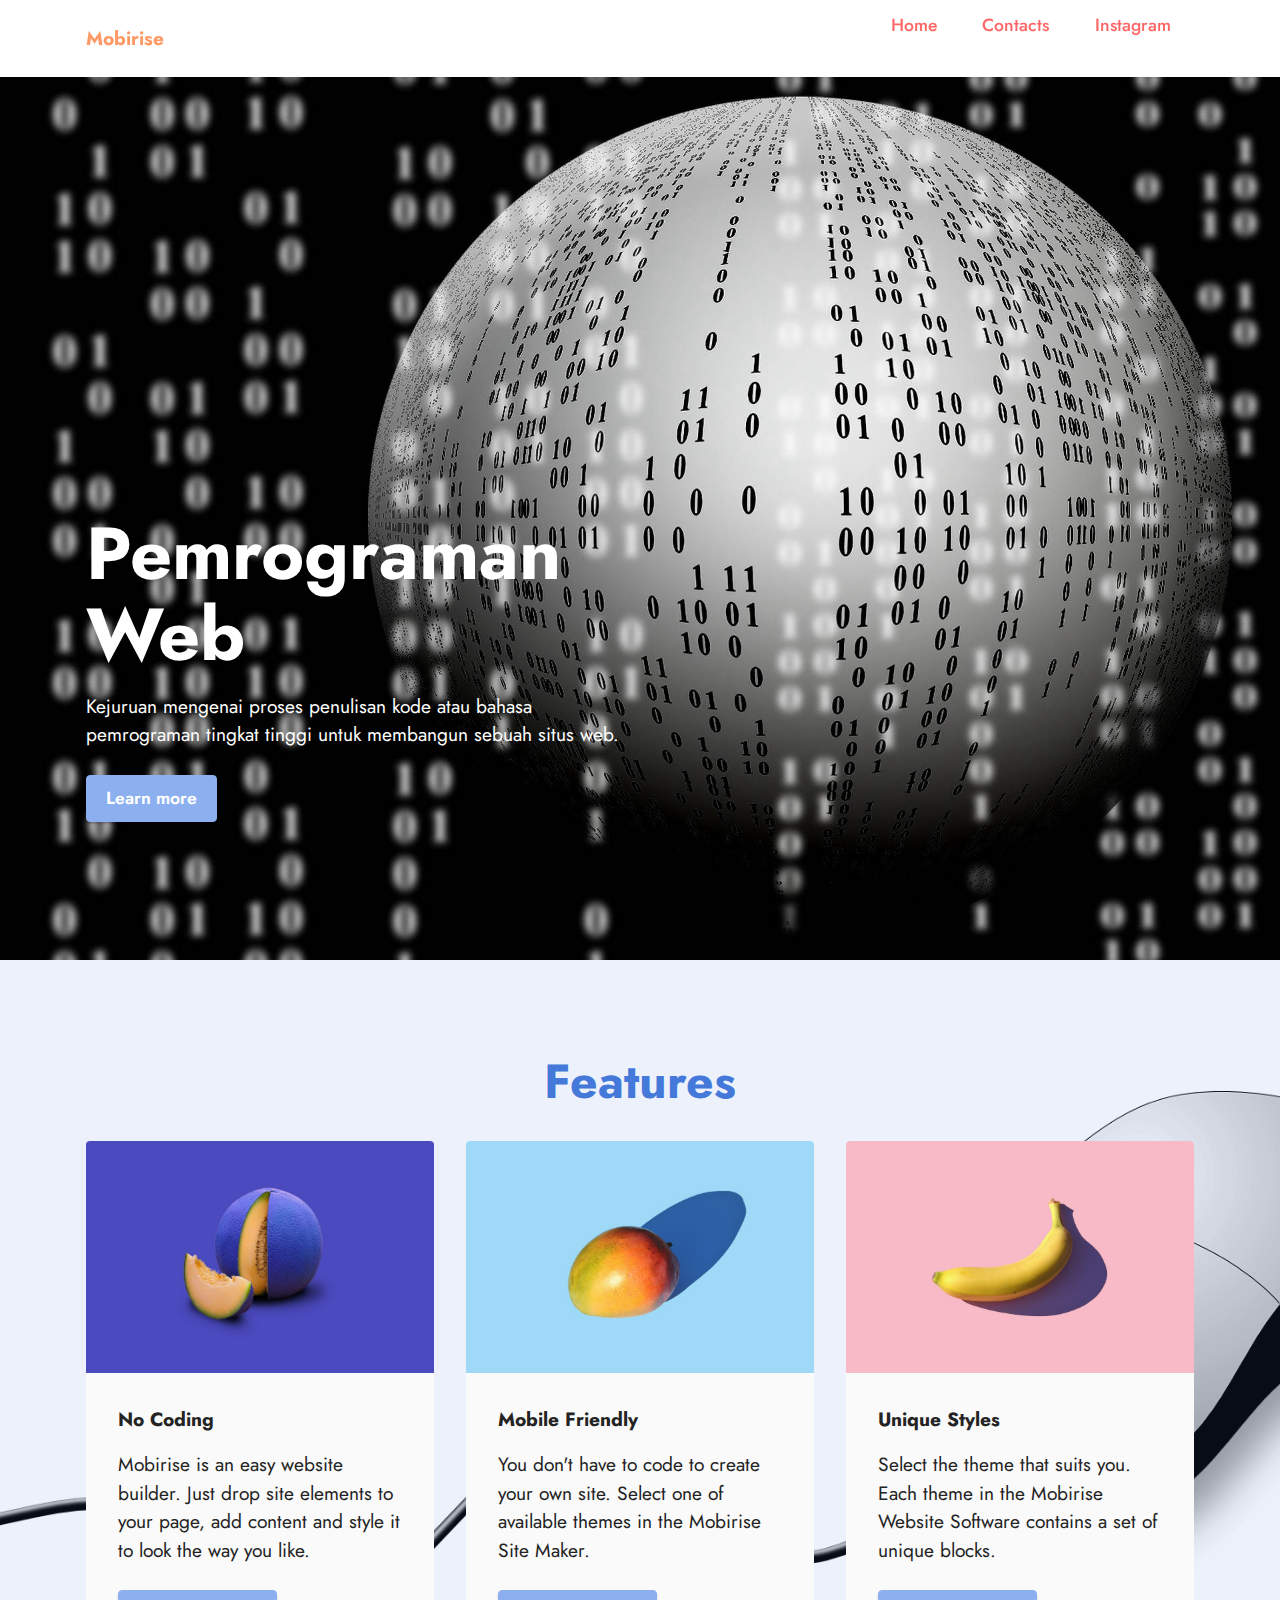
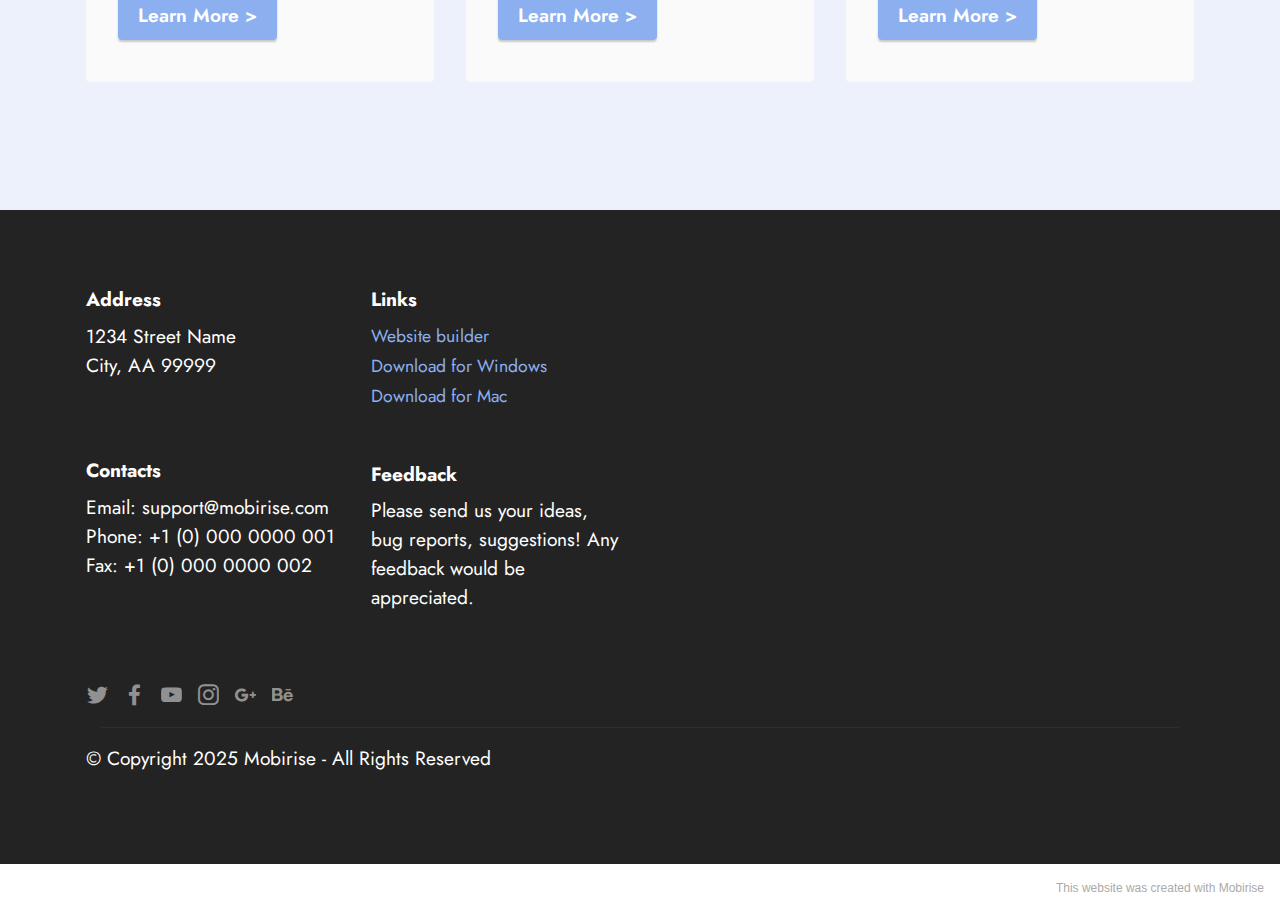
==== index.html @ 2def07d1 "Add files via upload" ====
<!DOCTYPE html>
<html  >
<head>
  <!-- Site made with Mobirise Website Builder v5.3.0, https://mobirise.com -->
  <meta charset="UTF-8">
  <meta http-equiv="X-UA-Compatible" content="IE=edge">
  <meta name="generator" content="Mobirise v5.3.0, mobirise.com">
  <meta name="viewport" content="width=device-width, initial-scale=1, minimum-scale=1">
  <link rel="shortcut icon" href="assets/images/logo.png" type="image/x-icon">
  <meta name="description" content="">
  
  
  <title>Home</title>
  <link rel="stylesheet" href="assets/tether/tether.min.css">
  <link rel="stylesheet" href="assets/bootstrap/css/bootstrap.min.css">
  <link rel="stylesheet" href="assets/bootstrap/css/bootstrap-grid.min.css">
  <link rel="stylesheet" href="assets/bootstrap/css/bootstrap-reboot.min.css">
  <link rel="stylesheet" href="assets/dropdown/css/style.css">
  <link rel="stylesheet" href="assets/socicon/css/styles.css">
  <link rel="stylesheet" href="assets/theme/css/style.css">
  <link rel="preload" as="style" href="assets/mobirise/css/mbr-additional.css"><link rel="stylesheet" href="assets/mobirise/css/mbr-additional.css" type="text/css">
  
  
  
  
</head>
<body>
  
  <section class="menu menu1 cid-sIXPtVXUPN" once="menu" id="menu1-0">
    

    <nav class="navbar navbar-dropdown navbar-fixed-top navbar-expand-lg">
        <div class="container">
            <div class="navbar-brand">
                
                <span class="navbar-caption-wrap"><a class="navbar-caption text-danger display-7" href="https://mobiri.se">Mobirise</a></span>
            </div>
            <button class="navbar-toggler" type="button" data-toggle="collapse" data-target="#navbarSupportedContent" aria-controls="navbarNavAltMarkup" aria-expanded="false" aria-label="Toggle navigation">
                <div class="hamburger">
                    <span></span>
                    <span></span>
                    <span></span>
                    <span></span>
                </div>
            </button>
            <div class="collapse navbar-collapse" id="navbarSupportedContent">
                <ul class="navbar-nav nav-dropdown nav-right" data-app-modern-menu="true"><li class="nav-item"><a class="nav-link link text-secondary text-primary display-4" href="index.html#header4-1">
                            Home</a></li>
                    
                    <li class="nav-item"><a class="nav-link link text-secondary text-primary display-4" href="page1.html#form3-7">Contacts</a>
                    </li><li class="nav-item"><a class="nav-link link text-secondary text-primary display-4" href="https://instagram.com/nindikatria">Instagram<br><br></a></li></ul>
                
                
            </div>
        </div>
    </nav>
</section>

<section class="header4 cid-sIXS7J6oV9 mbr-fullscreen" id="header4-1">

    
    
    <div class="container">
        <div class="row">
            <div class="content-wrap">
                <h1 class="mbr-section-title mbr-fonts-style mbr-white mb-3 display-1">
                    <strong>Pemrograman Web</strong></h1>
                
                <p class="mbr-fonts-style mbr-text mbr-white mb-3 display-7">Kejuruan mengenai proses penulisan kode atau bahasa pemrograman tingkat tinggi untuk membangun sebuah situs web.</p>

                <div class="mbr-section-btn">
                    <a class="btn btn-primary display-4" href="https://mobiri.se">Learn more</a>
                </div>
            </div>
        </div>
    </div>
</section>

<section class="features3 cid-sIXSrcyVZi" id="features3-2">
    
    <div class="mbr-overlay"></div>
    <div class="container">
        <div class="mbr-section-head">
            <h4 class="mbr-section-title mbr-fonts-style align-center mb-0 display-2">
                <strong>Features</strong></h4>
            
        </div>
        <div class="row mt-4">
            <div class="item features-image сol-12 col-md-6 col-lg-4">
                <div class="item-wrapper">
                    <div class="item-img">
                        <img src="assets/images/features1.jpg">
                    </div>
                    <div class="item-content">
                        <h5 class="item-title mbr-fonts-style display-7"><strong>No Coding</strong></h5>
                        
                        <p class="mbr-text mbr-fonts-style mt-3 display-7">Mobirise is an easy website builder. Just
                            drop site elements to your page, add content and style it to look the way you like.</p>
                    </div>
                    <div class="mbr-section-btn item-footer mt-2"><a href="" class="btn btn-primary item-btn display-7" target="_blank">Learn More
                            &gt;</a></div>
                </div>
            </div>
            <div class="item features-image сol-12 col-md-6 col-lg-4">
                <div class="item-wrapper">
                    <div class="item-img">
                        <img src="assets/images/features2.jpg">
                    </div>
                    <div class="item-content">
                        <h5 class="item-title mbr-fonts-style display-7"><strong>Mobile Friendly</strong></h5>
                        
                        <p class="mbr-text mbr-fonts-style mt-3 display-7">You don't have to code to create your own
                            site. Select one of available themes in the Mobirise Site Maker.</p>
                    </div>
                    <div class="mbr-section-btn item-footer mt-2"><a href="" class="btn btn-primary item-btn display-7" target="_blank">Learn More
                            &gt;</a></div>
                </div>
            </div>
            <div class="item features-image сol-12 col-md-6 col-lg-4">
                <div class="item-wrapper">
                    <div class="item-img">
                        <img src="assets/images/features3.jpg">
                    </div>
                    <div class="item-content">
                        <h5 class="item-title mbr-fonts-style display-7"><strong>Unique Styles</strong></h5>
                        
                        <p class="mbr-text mbr-fonts-style mt-3 display-7">Select the theme that suits you. Each theme
                            in the Mobirise Website Software contains a set of unique blocks.<br></p>
                    </div>
                    <div class="mbr-section-btn item-footer mt-2"><a href="" class="btn btn-primary item-btn display-7" target="_blank">Learn More
                            &gt;</a></div>
                </div>
            </div>
        </div>
    </div>
</section>

<section class="footer6 cid-sIXStnIQxb" once="footers" id="footer6-3">

    

    

    <div class="container">
        <div class="row content mbr-white">
            <div class="col-12 col-md-3 mbr-fonts-style display-7">
                <h5 class="mbr-section-subtitle mbr-fonts-style mb-2 display-7">
                    <strong>Address</strong>
                </h5>
                <p class="mbr-text mbr-fonts-style display-7">
                    1234 Street Name <br>
                    City, AA 99999
                </p> <br>
                <h5 class="mbr-section-subtitle mbr-fonts-style mb-2 mt-4 display-7">
                    <strong>Contacts</strong>
                </h5>
                <p class="mbr-text mbr-fonts-style mb-4 display-7">
                    Email: support@mobirise.com <br>
                    Phone: +1 (0) 000 0000 001 <br>
                    Fax: +1 (0) 000 0000 002
                </p>
            </div>
            <div class="col-12 col-md-3 mbr-fonts-style display-7">
                <h5 class="mbr-section-subtitle mbr-fonts-style mb-2 display-7">
                    <strong>Links</strong>
                </h5>
                <ul class="list mbr-fonts-style mb-4 display-4">
                    <li class="mbr-text item-wrap">
                        <a class="text-primary" href="https://mobirise.co/">Website builder</a>
                    </li>
                    <li class="mbr-text item-wrap">
                        <a class="text-primary" href="https://mobirise.co/">Download for Windows</a>
                    </li>
                    <li class="mbr-text item-wrap">
                        <a class="text-primary" href="https://mobirise.co/">Download for Mac</a>
                    </li>
                </ul>
                <h5 class="mbr-section-subtitle mbr-fonts-style mb-2 mt-5 display-7">
                    <strong>Feedback</strong>
                </h5>
                <p class="mbr-text mbr-fonts-style mb-4 display-7">
                    Please send us your ideas, bug reports, suggestions! Any feedback would be appreciated.
                </p>
            </div>
            <div class="col-12 col-md-6">
                <div class="google-map"><iframe frameborder="0" style="border:0" src="https://www.google.com/maps/embed/v1/place?key=AIzaSyCZI5F_k6S1k46ujh0SNrapM89f7mJxd30&amp;q=blk kediri" allowfullscreen=""></iframe></div>
            </div>
            <div class="col-md-6">
                <div class="social-list align-left">
                    <div class="soc-item">
                        <a href="https://twitter.com/mobirise" target="_blank">
                            <span class="socicon-twitter socicon mbr-iconfont mbr-iconfont-social"></span>
                        </a>
                    </div>
                    <div class="soc-item">
                        <a href="https://www.facebook.com/pages/Mobirise/1616226671953247" target="_blank">
                            <span class="socicon-facebook socicon mbr-iconfont mbr-iconfont-social"></span>
                        </a>
                    </div>
                    <div class="soc-item">
                        <a href="https://www.youtube.com/c/mobirise" target="_blank">
                            <span class="socicon-youtube socicon mbr-iconfont mbr-iconfont-social"></span>
                        </a>
                    </div>
                    <div class="soc-item">
                        <a href="https://instagram.com/mobirise" target="_blank">
                            <span class="socicon-instagram socicon mbr-iconfont mbr-iconfont-social"></span>
                        </a>
                    </div>
                    <div class="soc-item">
                        <a href="https://plus.google.com/u/0/+Mobirise" target="_blank">
                            <span class="socicon-googleplus socicon mbr-iconfont mbr-iconfont-social"></span>
                        </a>
                    </div>
                    <div class="soc-item">
                        <a href="https://www.behance.net/Mobirise" target="_blank">
                            <span class="socicon-behance socicon mbr-iconfont mbr-iconfont-social"></span>
                        </a>
                    </div>
                </div>
            </div>
        </div>
        <div class="footer-lower">
            <div class="media-container-row">
                <div class="col-sm-12">
                    <hr>
                </div>
            </div>
            <div class="col-sm-12 copyright pl-0">
                <p class="mbr-text mbr-fonts-style mbr-white display-7">
                    © Copyright 2025 Mobirise - All Rights Reserved
                </p>
            </div>
        </div>
    </div>
</section><section style="background-color: #fff; font-family: -apple-system, BlinkMacSystemFont, 'Segoe UI', 'Roboto', 'Helvetica Neue', Arial, sans-serif; color:#aaa; font-size:12px; padding: 0; align-items: center; display: flex;"><a href="https://mobirise.site/q" style="flex: 1 1; height: 3rem; padding-left: 1rem;"></a><p style="flex: 0 0 auto; margin:0; padding-right:1rem;">This <a href="https://mobirise.site/e" style="color:#aaa;">website</a> was created with Mobirise</p></section><script src="assets/web/assets/jquery/jquery.min.js"></script>  <script src="assets/popper/popper.min.js"></script>  <script src="assets/tether/tether.min.js"></script>  <script src="assets/bootstrap/js/bootstrap.min.js"></script>  <script src="assets/smoothscroll/smooth-scroll.js"></script>  <script src="assets/dropdown/js/nav-dropdown.js"></script>  <script src="assets/dropdown/js/navbar-dropdown.js"></script>  <script src="assets/touchswipe/jquery.touch-swipe.min.js"></script>  <script src="assets/theme/js/script.js"></script>  
  
  
</body>
</html>
---- assets/dropdown/css/style.css ----
.navbar-dropdown {
  left: 0;
  padding: 0;
  position: absolute;
  right: 0;
  top: 0;
  transition: all 0.45s ease;
  z-index: 1030;
  background: #282828; }
  .navbar-dropdown .navbar-logo {
    margin-right: 0.8rem;
    transition: margin 0.3s ease-in-out;
    vertical-align: middle; }
    .navbar-dropdown .navbar-logo img {
      height: 3.125rem;
      transition: all 0.3s ease-in-out; }
    .navbar-dropdown .navbar-logo.mbr-iconfont {
      font-size: 3.125rem;
      line-height: 3.125rem; }
  .navbar-dropdown .navbar-caption {
    font-weight: 700;
    white-space: normal;
    vertical-align: -4px;
    line-height: 3.125rem !important; }
    .navbar-dropdown .navbar-caption, .navbar-dropdown .navbar-caption:hover {
      color: inherit;
      text-decoration: none; }
  .navbar-dropdown .mbr-iconfont + .navbar-caption {
    vertical-align: -1px; }
  .navbar-dropdown.navbar-fixed-top {
    position: fixed; }
  .navbar-dropdown .navbar-brand span {
    vertical-align: -4px; }
  .navbar-dropdown.bg-color.transparent {
    background: none; }
  .navbar-dropdown.navbar-short .navbar-brand {
    padding: 0.625rem 0; }
    .navbar-dropdown.navbar-short .navbar-brand span {
      vertical-align: -1px; }
  .navbar-dropdown.navbar-short .navbar-caption {
    line-height: 2.375rem !important;
    vertical-align: -2px; }
  .navbar-dropdown.navbar-short .navbar-logo {
    margin-right: 0.5rem; }
    .navbar-dropdown.navbar-short .navbar-logo img {
      height: 2.375rem; }
    .navbar-dropdown.navbar-short .navbar-logo.mbr-iconfont {
      font-size: 2.375rem;
      line-height: 2.375rem; }
  .navbar-dropdown.navbar-short .mbr-table-cell {
    height: 3.625rem; }
  .navbar-dropdown .navbar-close {
    left: 0.6875rem;
    position: fixed;
    top: 0.75rem;
    z-index: 1000; }
  .navbar-dropdown .hamburger-icon {
    content: "";
    display: inline-block;
    vertical-align: middle;
    width: 16px;
    -webkit-box-shadow: 0 -6px 0 1px #282828,0 0 0 1px #282828,0 6px 0 1px #282828;
    -moz-box-shadow: 0 -6px 0 1px #282828,0 0 0 1px #282828,0 6px 0 1px #282828;
    box-shadow: 0 -6px 0 1px #282828,0 0 0 1px #282828,0 6px 0 1px #282828; }

.dropdown-menu .dropdown-toggle[data-toggle="dropdown-submenu"]::after {
  border-bottom: 0.35em solid transparent;
  border-left: 0.35em solid;
  border-right: 0;
  border-top: 0.35em solid transparent;
  margin-left: 0.3rem; }

.dropdown-menu .dropdown-item:focus {
  outline: 0; }

.nav-dropdown {
  font-size: 0.75rem;
  font-weight: 500;
  height: auto !important; }
  .nav-dropdown .nav-btn {
    padding-left: 1rem; }
  .nav-dropdown .link {
    margin: .667em 1.667em;
    font-weight: 500;
    padding: 0;
    transition: color .2s ease-in-out; }
    .nav-dropdown .link.dropdown-toggle {
      margin-right: 2.583em; }
      .nav-dropdown .link.dropdown-toggle::after {
        margin-left: .25rem;
        border-top: 0.35em solid;
        border-right: 0.35em solid transparent;
        border-left: 0.35em solid transparent;
        border-bottom: 0; }
      .nav-dropdown .link.dropdown-toggle[aria-expanded="true"] {
        margin: 0;
        padding: 0.667em 3.263em  0.667em 1.667em; }
  .nav-dropdown .link::after,
  .nav-dropdown .dropdown-item::after {
    color: inherit; }
  .nav-dropdown .btn {
    font-size: 0.75rem;
    font-weight: 700;
    letter-spacing: 0;
    margin-bottom: 0;
    padding-left: 1.25rem;
    padding-right: 1.25rem; }
  .nav-dropdown .dropdown-menu {
    border-radius: 0;
    border: 0;
    left: 0;
    margin: 0;
    padding-bottom: 1.25rem;
    padding-top: 1.25rem;
    position: relative; }
  .nav-dropdown .dropdown-submenu {
    margin-left: 0.125rem;
    top: 0; }
  .nav-dropdown .dropdown-item {
    font-weight: 500;
    line-height: 2;
    padding: 0.3846em 4.615em 0.3846em 1.5385em;
    position: relative;
    transition: color .2s ease-in-out, background-color .2s ease-in-out; }
    .nav-dropdown .dropdown-item::after {
      margin-top: -0.3077em;
      position: absolute;
      right: 1.1538em;
      top: 50%; }
    .nav-dropdown .dropdown-item:focus, .nav-dropdown .dropdown-item:hover {
      background: none; }

@media (max-width: 767px) {
  .nav-dropdown.navbar-toggleable-sm {
    bottom: 0;
    display: none;
    left: 0;
    overflow-x: hidden;
    position: fixed;
    top: 0;
    transform: translateX(-100%);
    -ms-transform: translateX(-100%);
    -webkit-transform: translateX(-100%);
    width: 18.75rem;
    z-index: 999; } }
.nav-dropdown.navbar-toggleable-xl {
  bottom: 0;
  display: none;
  left: 0;
  overflow-x: hidden;
  position: fixed;
  top: 0;
  transform: translateX(-100%);
  -ms-transform: translateX(-100%);
  -webkit-transform: translateX(-100%);
  width: 18.75rem;
  z-index: 999; }

.nav-dropdown-sm {
  display: block !important;
  overflow-x: hidden;
  overflow: auto;
  padding-top: 3.875rem; }
  .nav-dropdown-sm::after {
    content: "";
    display: block;
    height: 3rem;
    width: 100%; }
  .nav-dropdown-sm.collapse.in ~ .navbar-close {
    display: block !important; }
  .nav-dropdown-sm.collapsing, .nav-dropdown-sm.collapse.in {
    transform: translateX(0);
    -ms-transform: translateX(0);
    -webkit-transform: translateX(0);
    transition: all 0.25s ease-out;
    -webkit-transition: all 0.25s ease-out;
    background: #282828; }
  .nav-dropdown-sm.collapsing[aria-expanded="false"] {
    transform: translateX(-100%);
    -ms-transform: translateX(-100%);
    -webkit-transform: translateX(-100%); }
  .nav-dropdown-sm .nav-item {
    display: block;
    margin-left: 0 !important;
    padding-left: 0; }
  .nav-dropdown-sm .link,
  .nav-dropdown-sm .dropdown-item {
    border-top: 1px dotted rgba(255, 255, 255, 0.1);
    font-size: 0.8125rem;
    line-height: 1.6;
    margin: 0 !important;
    padding: 0.875rem 2.4rem 0.875rem 1.5625rem !important;
    position: relative;
    white-space: normal; }
    .nav-dropdown-sm .link:focus, .nav-dropdown-sm .link:hover,
    .nav-dropdown-sm .dropdown-item:focus,
    .nav-dropdown-sm .dropdown-item:hover {
      background: rgba(0, 0, 0, 0.2) !important;
      color: #c0a375; }
  .nav-dropdown-sm .nav-btn {
    position: relative;
    padding: 1.5625rem 1.5625rem 0 1.5625rem; }
    .nav-dropdown-sm .nav-btn::before {
      border-top: 1px dotted rgba(255, 255, 255, 0.1);
      content: "";
      left: 0;
      position: absolute;
      top: 0;
      width: 100%; }
    .nav-dropdown-sm .nav-btn + .nav-btn {
      padding-top: 0.625rem; }
      .nav-dropdown-sm .nav-btn + .nav-btn::before {
        display: none; }
  .nav-dropdown-sm .btn {
    padding: 0.625rem 0; }
  .nav-dropdown-sm .dropdown-toggle[data-toggle="dropdown-submenu"]::after {
    margin-left: .25rem;
    border-top: 0.35em solid;
    border-right: 0.35em solid transparent;
    border-left: 0.35em solid transparent;
    border-bottom: 0; }
  .nav-dropdown-sm .dropdown-toggle[data-toggle="dropdown-submenu"][aria-expanded="true"]::after {
    border-top: 0;
    border-right: 0.35em solid transparent;
    border-left: 0.35em solid transparent;
    border-bottom: 0.35em solid; }
  .nav-dropdown-sm .dropdown-menu {
    margin: 0;
    padding: 0;
    position: relative;
    top: 0;
    left: 0;
    width: 100%;
    border: 0;
    float: none;
    border-radius: 0;
    background: none; }
  .nav-dropdown-sm .dropdown-submenu {
    left: 100%;
    margin-left: 0.125rem;
    margin-top: -1.25rem;
    top: 0; }

.navbar-toggleable-sm .nav-dropdown .dropdown-menu {
  position: absolute; }

.navbar-toggleable-sm .nav-dropdown .dropdown-submenu {
  left: 100%;
  margin-left: 0.125rem;
  margin-top: -1.25rem;
  top: 0; }

.navbar-toggleable-sm.opened .nav-dropdown .dropdown-menu {
  position: relative; }

.navbar-toggleable-sm.opened .nav-dropdown .dropdown-submenu {
  left: 0;
  margin-left: 00rem;
  margin-top: 0rem;
  top: 0; }

.is-builder .nav-dropdown.collapsing {
  transition: none !important; }

/*# sourceMappingURL=style.css.map */
---- assets/socicon/css/styles.css ----
@charset "UTF-8";

@font-face {
  font-family: 'Socicon';
  src:  url('../fonts/socicon.eot');
  src:  url('../fonts/socicon.eot?#iefix') format('embedded-opentype'),
    url('../fonts/socicon.woff2') format('woff2'),
    url('../fonts/socicon.ttf') format('truetype'),
    url('../fonts/socicon.woff') format('woff'),
    url('../fonts/socicon.svg#socicon') format('svg');
  font-weight: normal;
  font-style: normal;
  font-display: swap;
}

[data-icon]:before {
  font-family: "socicon" !important;
  content: attr(data-icon);
  font-style: normal !important;
  font-weight: normal !important;
  font-variant: normal !important;
  text-transform: none !important;
  speak: none;
  line-height: 1;
  -webkit-font-smoothing: antialiased;
  -moz-osx-font-smoothing: grayscale;
}

[class^="socicon-"], [class*=" socicon-"] {
  /* use !important to prevent issues with browser extensions that change fonts */
  font-family: 'Socicon' !important;
  speak: none;
  font-style: normal;
  font-weight: normal;
  font-variant: normal;
  text-transform: none;
  line-height: 1;

  /* Better Font Rendering =========== */
  -webkit-font-smoothing: antialiased;
  -moz-osx-font-smoothing: grayscale;
}

.socicon-eitaa:before {
  content: "\e97c";
}
.socicon-soroush:before {
  content: "\e97d";
}
.socicon-bale:before {
  content: "\e97e";
}
.socicon-zazzle:before {
  content: "\e97b";
}
.socicon-society6:before {
  content: "\e97a";
}
.socicon-redbubble:before {
  content: "\e979";
}
.socicon-avvo:before {
  content: "\e978";
}
.socicon-stitcher:before {
  content: "\e977";
}
.socicon-googlehangouts:before {
  content: "\e974";
}
.socicon-dlive:before {
  content: "\e975";
}
.socicon-vsco:before {
  content: "\e976";
}
.socicon-flipboard:before {
  content: "\e973";
}
.socicon-ubuntu:before {
  content: "\e958";
}
.socicon-artstation:before {
  content: "\e959";
}
.socicon-invision:before {
  content: "\e95a";
}
.socicon-torial:before {
  content: "\e95b";
}
.socicon-collectorz:before {
  content: "\e95c";
}
.socicon-seenthis:before {
  content: "\e95d";
}
.socicon-googleplaymusic:before {
  content: "\e95e";
}
.socicon-debian:before {
  content: "\e95f";
}
.socicon-filmfreeway:before {
  content: "\e960";
}
.socicon-gnome:before {
  content: "\e961";
}
.socicon-itchio:before {
  content: "\e962";
}
.socicon-jamendo:before {
  content: "\e963";
}
.socicon-mix:before {
  content: "\e964";
}
.socicon-sharepoint:before {
  content: "\e965";
}
.socicon-tinder:before {
  content: "\e966";
}
.socicon-windguru:before {
  content: "\e967";
}
.socicon-cdbaby:before {
  content: "\e968";
}
.socicon-elementaryos:before {
  content: "\e969";
}
.socicon-stage32:before {
  content: "\e96a";
}
.socicon-tiktok:before {
  content: "\e96b";
}
.socicon-gitter:before {
  content: "\e96c";
}
.socicon-letterboxd:before {
  content: "\e96d";
}
.socicon-threema:before {
  content: "\e96e";
}
.socicon-splice:before {
  content: "\e96f";
}
.socicon-metapop:before {
  content: "\e970";
}
.socicon-naver:before {
  content: "\e971";
}
.socicon-remote:before {
  content: "\e972";
}
.socicon-internet:before {
  content: "\e957";
}
.socicon-moddb:before {
  content: "\e94b";
}
.socicon-indiedb:before {
  content: "\e94c";
}
.socicon-traxsource:before {
  content: "\e94d";
}
.socicon-gamefor:before {
  content: "\e94e";
}
.socicon-pixiv:before {
  content: "\e94f";
}
.socicon-myanimelist:before {
  content: "\e950";
}
.socicon-blackberry:before {
  content: "\e951";
}
.socicon-wickr:before {
  content: "\e952";
}
.socicon-spip:before {
  content: "\e953";
}
.socicon-napster:before {
  content: "\e954";
}
.socicon-beatport:before {
  content: "\e955";
}
.socicon-hackerone:before {
  content: "\e956";
}
.socicon-hackernews:before {
  content: "\e946";
}
.socicon-smashwords:before {
  content: "\e947";
}
.socicon-kobo:before {
  content: "\e948";
}
.socicon-bookbub:before {
  content: "\e949";
}
.socicon-mailru:before {
  content: "\e94a";
}
.socicon-gitlab:before {
  content: "\e945";
}
.socicon-instructables:before {
  content: "\e944";
}
.socicon-portfolio:before {
  content: "\e943";
}
.socicon-codered:before {
  content: "\e940";
}
.socicon-origin:before {
  content: "\e941";
}
.socicon-nextdoor:before {
  content: "\e942";
}
.socicon-udemy:before {
  content: "\e93f";
}
.socicon-livemaster:before {
  content: "\e93e";
}
.socicon-crunchbase:before {
  content: "\e93b";
}
.socicon-homefy:before {
  content: "\e93c";
}
.socicon-calendly:before {
  content: "\e93d";
}
.socicon-realtor:before {
  content: "\e90f";
}
.socicon-tidal:before {
  content: "\e910";
}
.socicon-qobuz:before {
  content: "\e911";
}
.socicon-natgeo:before {
  content: "\e912";
}
.socicon-mastodon:before {
  content: "\e913";
}
.socicon-unsplash:before {
  content: "\e914";
}
.socicon-homeadvisor:before {
  content: "\e915";
}
.socicon-angieslist:before {
  content: "\e916";
}
.socicon-codepen:before {
  content: "\e917";
}
.socicon-slack:before {
  content: "\e918";
}
.socicon-openaigym:before {
  content: "\e919";
}
.socicon-logmein:before {
  content: "\e91a";
}
.socicon-fiverr:before {
  content: "\e91b";
}
.socicon-gotomeeting:before {
  content: "\e91c";
}
.socicon-aliexpress:before {
  content: "\e91d";
}
.socicon-guru:before {
  content: "\e91e";
}
.socicon-appstore:before {
  content: "\e91f";
}
.socicon-homes:before {
  content: "\e920";
}
.socicon-zoom:before {
  content: "\e921";
}
.socicon-alibaba:before {
  content: "\e922";
}
.socicon-craigslist:before {
  content: "\e923";
}
.socicon-wix:before {
  content: "\e924";
}
.socicon-redfin:before {
  content: "\e925";
}
.socicon-googlecalendar:before {
  content: "\e926";
}
.socicon-shopify:before {
  content: "\e927";
}
.socicon-freelancer:before {
  content: "\e928";
}
.socicon-seedrs:before {
  content: "\e929";
}
.socicon-bing:before {
  content: "\e92a";
}
.socicon-doodle:before {
  content: "\e92b";
}
.socicon-bonanza:before {
  content: "\e92c";
}
.socicon-squarespace:before {
  content: "\e92d";
}
.socicon-toptal:before {
  content: "\e92e";
}
.socicon-gust:before {
  content: "\e92f";
}
.socicon-ask:before {
  content: "\e930";
}
.socicon-trulia:before {
  content: "\e931";
}
.socicon-loomly:before {
  content: "\e932";
}
.socicon-ghost:before {
  content: "\e933";
}
.socicon-upwork:before {
  content: "\e934";
}
.socicon-fundable:before {
  content: "\e935";
}
.socicon-booking:before {
  content: "\e936";
}
.socicon-googlemaps:before {
  content: "\e937";
}
.socicon-zillow:before {
  content: "\e938";
}
.socicon-niconico:before {
  content: "\e939";
}
.socicon-toneden:before {
  content: "\e93a";
}
.socicon-augment:before {
  content: "\e908";
}
.socicon-bitbucket:before {
  content: "\e909";
}
.socicon-fyuse:before {
  content: "\e90a";
}
.socicon-yt-gaming:before {
  content: "\e90b";
}
.socicon-sketchfab:before {
  content: "\e90c";
}
.socicon-mobcrush:before {
  content: "\e90d";
}
.socicon-microsoft:before {
  content: "\e90e";
}
.socicon-pandora:before {
  content: "\e907";
}
.socicon-messenger:before {
  content: "\e906";
}
.socicon-gamewisp:before {
  content: "\e905";
}
.socicon-bloglovin:before {
  content: "\e904";
}
.socicon-tunein:before {
  content: "\e903";
}
.socicon-gamejolt:before {
  content: "\e901";
}
.socicon-trello:before {
  content: "\e902";
}
.socicon-spreadshirt:before {
  content: "\e900";
}
.socicon-500px:before {
  content: "\e000";
}
.socicon-8tracks:before {
  content: "\e001";
}
.socicon-airbnb:before {
  content: "\e002";
}
.socicon-alliance:before {
  content: "\e003";
}
.socicon-amazon:before {
  content: "\e004";
}
.socicon-amplement:before {
  content: "\e005";
}
.socicon-android:before {
  content: "\e006";
}
.socicon-angellist:before {
  content: "\e007";
}
.socicon-apple:before {
  content: "\e008";
}
.socicon-appnet:before {
  content: "\e009";
}
.socicon-baidu:before {
  content: "\e00a";
}
.socicon-bandcamp:before {
  content: "\e00b";
}
.socicon-battlenet:before {
  content: "\e00c";
}
.socicon-mixer:before {
  content: "\e00d";
}
.socicon-bebee:before {
  content: "\e00e";
}
.socicon-bebo:before {
  content: "\e00f";
}
.socicon-behance:before {
  content: "\e010";
}
.socicon-blizzard:before {
  content: "\e011";
}
.socicon-blogger:before {
  content: "\e012";
}
.socicon-buffer:before {
  content: "\e013";
}
.socicon-chrome:before {
  content: "\e014";
}
.socicon-coderwall:before {
  content: "\e015";
}
.socicon-curse:before {
  content: "\e016";
}
.socicon-dailymotion:before {
  content: "\e017";
}
.socicon-deezer:before {
  content: "\e018";
}
.socicon-delicious:before {
  content: "\e019";
}
.socicon-deviantart:before {
  content: "\e01a";
}
.socicon-diablo:before {
  content: "\e01b";
}
.socicon-digg:before {
  content: "\e01c";
}
.socicon-discord:before {
  content: "\e01d";
}
.socicon-disqus:before {
  content: "\e01e";
}
.socicon-douban:before {
  content: "\e01f";
}
.socicon-draugiem:before {
  content: "\e020";
}
.socicon-dribbble:before {
  content: "\e021";
}
.socicon-drupal:before {
  content: "\e022";
}
.socicon-ebay:before {
  content: "\e023";
}
.socicon-ello:before {
  content: "\e024";
}
.socicon-endomodo:before {
  content: "\e025";
}
.socicon-envato:before {
  content: "\e026";
}
.socicon-etsy:before {
  content: "\e027";
}
.socicon-facebook:before {
  content: "\e028";
}
.socicon-feedburner:before {
  content: "\e029";
}
.socicon-filmweb:before {
  content: "\e02a";
}
.socicon-firefox:before {
  content: "\e02b";
}
.socicon-flattr:before {
  content: "\e02c";
}
.socicon-flickr:before {
  content: "\e02d";
}
.socicon-formulr:before {
  content: "\e02e";
}
.socicon-forrst:before {
  content: "\e02f";
}
.socicon-foursquare:before {
  content: "\e030";
}
.socicon-friendfeed:before {
  content: "\e031";
}
.socicon-github:before {
  content: "\e032";
}
.socicon-goodreads:before {
  content: "\e033";
}
.socicon-google:before {
  content: "\e034";
}
.socicon-googlescholar:before {
  content: "\e035";
}
.socicon-googlegroups:before {
  content: "\e036";
}
.socicon-googlephotos:before {
  content: "\e037";
}
.socicon-googleplus:before {
  content: "\e038";
}
.socicon-grooveshark:before {
  content: "\e039";
}
.socicon-hackerrank:before {
  content: "\e03a";
}
.socicon-hearthstone:before {
  content: "\e03b";
}
.socicon-hellocoton:before {
  content: "\e03c";
}
.socicon-heroes:before {
  content: "\e03d";
}
.socicon-smashcast:before {
  content: "\e03e";
}
.socicon-horde:before {
  content: "\e03f";
}
.socicon-houzz:before {
  content: "\e040";
}
.socicon-icq:before {
  content: "\e041";
}
.socicon-identica:before {
  content: "\e042";
}
.socicon-imdb:before {
  content: "\e043";
}
.socicon-instagram:before {
  content: "\e044";
}
.socicon-issuu:before {
  content: "\e045";
}
.socicon-istock:before {
  content: "\e046";
}
.socicon-itunes:before {
  content: "\e047";
}
.socicon-keybase:before {
  content: "\e048";
}
.socicon-lanyrd:before {
  content: "\e049";
}
.socicon-lastfm:before {
  content: "\e04a";
}
.socicon-line:before {
  content: "\e04b";
}
.socicon-linkedin:before {
  content: "\e04c";
}
.socicon-livejournal:before {
  content: "\e04d";
}
.socicon-lyft:before {
  content: "\e04e";
}
.socicon-macos:before {
  content: "\e04f";
}
.socicon-mail:before {
  content: "\e050";
}
.socicon-medium:before {
  content: "\e051";
}
.socicon-meetup:before {
  content: "\e052";
}
.socicon-mixcloud:before {
  content: "\e053";
}
.socicon-modelmayhem:before {
  content: "\e054";
}
.socicon-mumble:before {
  content: "\e055";
}
.socicon-myspace:before {
  content: "\e056";
}
.socicon-newsvine:before {
  content: "\e057";
}
.socicon-nintendo:before {
  content: "\e058";
}
.socicon-npm:before {
  content: "\e059";
}
.socicon-odnoklassniki:before {
  content: "\e05a";
}
.socicon-openid:before {
  content: "\e05b";
}
.socicon-opera:before {
  content: "\e05c";
}
.socicon-outlook:before {
  content: "\e05d";
}
.socicon-overwatch:before {
  content: "\e05e";
}
.socicon-patreon:before {
  content: "\e05f";
}
.socicon-paypal:before {
  content: "\e060";
}
.socicon-periscope:before {
  content: "\e061";
}
.socicon-persona:before {
  content: "\e062";
}
.socicon-pinterest:before {
  content: "\e063";
}
.socicon-play:before {
  content: "\e064";
}
.socicon-player:before {
  content: "\e065";
}
.socicon-playstation:before {
  content: "\e066";
}
.socicon-pocket:before {
  content: "\e067";
}
.socicon-qq:before {
  content: "\e068";
}
.socicon-quora:before {
  content: "\e069";
}
.socicon-raidcall:before {
  content: "\e06a";
}
.socicon-ravelry:before {
  content: "\e06b";
}
.socicon-reddit:before {
  content: "\e06c";
}
.socicon-renren:before {
  content: "\e06d";
}
.socicon-researchgate:before {
  content: "\e06e";
}
.socicon-residentadvisor:before {
  content: "\e06f";
}
.socicon-reverbnation:before {
  content: "\e070";
}
.socicon-rss:before {
  content: "\e071";
}
.socicon-sharethis:before {
  content: "\e072";
}
.socicon-skype:before {
  content: "\e073";
}
.socicon-slideshare:before {
  content: "\e074";
}
.socicon-smugmug:before {
  content: "\e075";
}
.socicon-snapchat:before {
  content: "\e076";
}
.socicon-songkick:before {
  content: "\e077";
}
.socicon-soundcloud:before {
  content: "\e078";
}
.socicon-spotify:before {
  content: "\e079";
}
.socicon-stackexchange:before {
  content: "\e07a";
}
.socicon-stackoverflow:before {
  content: "\e07b";
}
.socicon-starcraft:before {
  content: "\e07c";
}
.socicon-stayfriends:before {
  content: "\e07d";
}
.socicon-steam:before {
  content: "\e07e";
}
.socicon-storehouse:before {
  content: "\e07f";
}
.socicon-strava:before {
  content: "\e080";
}
.socicon-streamjar:before {
  content: "\e081";
}
.socicon-stumbleupon:before {
  content: "\e082";
}
.socicon-swarm:before {
  content: "\e083";
}
.socicon-teamspeak:before {
  content: "\e084";
}
.socicon-teamviewer:before {
  content: "\e085";
}
.socicon-technorati:before {
  content: "\e086";
}
.socicon-telegram:before {
  content: "\e087";
}
.socicon-tripadvisor:before {
  content: "\e088";
}
.socicon-tripit:before {
  content: "\e089";
}
.socicon-triplej:before {
  content: "\e08a";
}
.socicon-tumblr:before {
  content: "\e08b";
}
.socicon-twitch:before {
  content: "\e08c";
}
.socicon-twitter:before {
  content: "\e08d";
}
.socicon-uber:before {
  content: "\e08e";
}
.socicon-ventrilo:before {
  content: "\e08f";
}
.socicon-viadeo:before {
  content: "\e090";
}
.socicon-viber:before {
  content: "\e091";
}
.socicon-viewbug:before {
  content: "\e092";
}
.socicon-vimeo:before {
  content: "\e093";
}
.socicon-vine:before {
  content: "\e094";
}
.socicon-vkontakte:before {
  content: "\e095";
}
.socicon-warcraft:before {
  content: "\e096";
}
.socicon-wechat:before {
  content: "\e097";
}
.socicon-weibo:before {
  content: "\e098";
}
.socicon-whatsapp:before {
  content: "\e099";
}
.socicon-wikipedia:before {
  content: "\e09a";
}
.socicon-windows:before {
  content: "\e09b";
}
.socicon-wordpress:before {
  content: "\e09c";
}
.socicon-wykop:before {
  content: "\e09d";
}
.socicon-xbox:before {
  content: "\e09e";
}
.socicon-xing:before {
  content: "\e09f";
}
.socicon-yahoo:before {
  content: "\e0a0";
}
.socicon-yammer:before {
  content: "\e0a1";
}
.socicon-yandex:before {
  content: "\e0a2";
}
.socicon-yelp:before {
  content: "\e0a3";
}
.socicon-younow:before {
  content: "\e0a4";
}
.socicon-youtube:before {
  content: "\e0a5";
}
.socicon-zapier:before {
  content: "\e0a6";
}
.socicon-zerply:before {
  content: "\e0a7";
}
.socicon-zomato:before {
  content: "\e0a8";
}
.socicon-zynga:before {
  content: "\e0a9";
}
---- assets/theme/css/style.css ----
@charset "UTF-8";
section {
  background-color: #ffffff;
}

body {
  font-style: normal;
  line-height: 1.5;
  font-weight: 400;
  color: #232323;
  position: relative;
}

section,
.container,
.container-fluid {
  position: relative;
  word-wrap: break-word;
}

a.mbr-iconfont:hover {
  text-decoration: none;
}

.article .lead p,
.article .lead ul,
.article .lead ol,
.article .lead pre,
.article .lead blockquote {
  margin-bottom: 0;
}

a {
  font-style: normal;
  font-weight: 400;
  cursor: pointer;
}
a, a:hover {
  text-decoration: none;
}

.mbr-section-title {
  font-style: normal;
  line-height: 1.3;
}

.mbr-section-subtitle {
  line-height: 1.3;
}

.mbr-text {
  font-style: normal;
  line-height: 1.7;
}

h1,
h2,
h3,
h4,
h5,
h6,
.display-1,
.display-2,
.display-4,
.display-5,
.display-7,
span,
p,
a {
  line-height: 1;
  word-break: break-word;
  word-wrap: break-word;
  font-weight: 400;
}

b,
strong {
  font-weight: bold;
}

input:-webkit-autofill, input:-webkit-autofill:hover, input:-webkit-autofill:focus, input:-webkit-autofill:active {
  transition-delay: 9999s;
  -webkit-transition-property: background-color, color;
  transition-property: background-color, color;
}

textarea[type=hidden] {
  display: none;
}

section {
  background-position: 50% 50%;
  background-repeat: no-repeat;
  background-size: cover;
}
section .mbr-background-video,
section .mbr-background-video-preview {
  position: absolute;
  bottom: 0;
  left: 0;
  right: 0;
  top: 0;
}

.hidden {
  visibility: hidden;
}

.mbr-z-index20 {
  z-index: 20;
}

/*! Base colors */
.mbr-white {
  color: #ffffff;
}

.mbr-black {
  color: #111111;
}

.mbr-bg-white {
  background-color: #ffffff;
}

.mbr-bg-black {
  background-color: #000000;
}

/*! Text-aligns */
.align-left {
  text-align: left;
}

.align-center {
  text-align: center;
}

.align-right {
  text-align: right;
}

/*! Font-weight  */
.mbr-light {
  font-weight: 300;
}

.mbr-regular {
  font-weight: 400;
}

.mbr-semibold {
  font-weight: 500;
}

.mbr-bold {
  font-weight: 700;
}

/*! Media  */
.media-content {
  flex-basis: 100%;
}

.media-container-row {
  display: flex;
  flex-direction: row;
  flex-wrap: wrap;
  justify-content: center;
  align-content: center;
  align-items: start;
}
.media-container-row .media-size-item {
  width: 400px;
}

.media-container-column {
  display: flex;
  flex-direction: column;
  flex-wrap: wrap;
  justify-content: center;
  align-content: center;
  align-items: stretch;
}
.media-container-column > * {
  width: 100%;
}

@media (min-width: 992px) {
  .media-container-row {
    flex-wrap: nowrap;
  }
}
figure {
  margin-bottom: 0;
  overflow: hidden;
}

figure[mbr-media-size] {
  transition: width 0.1s;
}

img,
iframe {
  display: block;
  width: 100%;
}

.card {
  background-color: transparent;
  border: none;
}

.card-box {
  width: 100%;
}

.card-img {
  text-align: center;
  flex-shrink: 0;
  -webkit-flex-shrink: 0;
}

.media {
  max-width: 100%;
  margin: 0 auto;
}

.mbr-figure {
  align-self: center;
}

.media-container > div {
  max-width: 100%;
}

.mbr-figure img,
.card-img img {
  width: 100%;
}

@media (max-width: 991px) {
  .media-size-item {
    width: auto !important;
  }

  .media {
    width: auto;
  }

  .mbr-figure {
    width: 100% !important;
  }
}
/*! Buttons */
.mbr-section-btn {
  margin-left: -0.6rem;
  margin-right: -0.6rem;
  font-size: 0;
}

.btn {
  font-weight: 600;
  border-width: 1px;
  font-style: normal;
  margin: 0.6rem 0.6rem;
  white-space: normal;
  transition: all 0.2s ease-in-out;
  display: inline-flex;
  align-items: center;
  justify-content: center;
  word-break: break-word;
}

.btn-sm {
  font-weight: 600;
  letter-spacing: 0px;
  transition: all 0.3s ease-in-out;
}

.btn-md {
  font-weight: 600;
  letter-spacing: 0px;
  transition: all 0.3s ease-in-out;
}

.btn-lg {
  font-weight: 600;
  letter-spacing: 0px;
  transition: all 0.3s ease-in-out;
}

.btn-form {
  margin: 0;
}
.btn-form:hover {
  cursor: pointer;
}

nav .mbr-section-btn {
  margin-left: 0rem;
  margin-right: 0rem;
}

/*! Btn icon margin */
.btn .mbr-iconfont,
.btn.btn-sm .mbr-iconfont {
  order: 1;
  cursor: pointer;
  margin-left: 0.5rem;
  vertical-align: sub;
}

.btn.btn-md .mbr-iconfont,
.btn.btn-md .mbr-iconfont {
  margin-left: 0.8rem;
}

.mbr-regular {
  font-weight: 400;
}

.mbr-semibold {
  font-weight: 500;
}

.mbr-bold {
  font-weight: 700;
}

[type=submit] {
  -webkit-appearance: none;
}

/*! Full-screen */
.mbr-fullscreen .mbr-overlay {
  min-height: 100vh;
}

.mbr-fullscreen {
  display: flex;
  display: -moz-flex;
  display: -ms-flex;
  display: -o-flex;
  align-items: center;
  min-height: 100vh;
  padding-top: 3rem;
  padding-bottom: 3rem;
}

/*! Map */
.map {
  height: 25rem;
  position: relative;
}
.map iframe {
  width: 100%;
  height: 100%;
}

/*! Scroll to top arrow */
.mbr-arrow-up {
  bottom: 25px;
  right: 90px;
  position: fixed;
  text-align: right;
  z-index: 5000;
  color: #ffffff;
  font-size: 22px;
}

.mbr-arrow-up a {
  background: rgba(0, 0, 0, 0.2);
  border-radius: 50%;
  color: #fff;
  display: inline-block;
  height: 60px;
  width: 60px;
  border: 2px solid #fff;
  outline-style: none !important;
  position: relative;
  text-decoration: none;
  transition: all 0.3s ease-in-out;
  cursor: pointer;
  text-align: center;
}
.mbr-arrow-up a:hover {
  background-color: rgba(0, 0, 0, 0.4);
}
.mbr-arrow-up a i {
  line-height: 60px;
}

.mbr-arrow-up-icon {
  display: block;
  color: #fff;
}

.mbr-arrow-up-icon::before {
  content: "›";
  display: inline-block;
  font-family: serif;
  font-size: 22px;
  line-height: 1;
  font-style: normal;
  position: relative;
  top: 6px;
  left: -4px;
  transform: rotate(-90deg);
}

/*! Arrow Down */
.mbr-arrow {
  position: absolute;
  bottom: 45px;
  left: 50%;
  width: 60px;
  height: 60px;
  cursor: pointer;
  background-color: rgba(80, 80, 80, 0.5);
  border-radius: 50%;
  transform: translateX(-50%);
}
@media (max-width: 767px) {
  .mbr-arrow {
    display: none;
  }
}
.mbr-arrow > a {
  display: inline-block;
  text-decoration: none;
  outline-style: none;
  -webkit-animation: arrowdown 1.7s ease-in-out infinite;
          animation: arrowdown 1.7s ease-in-out infinite;
  color: #ffffff;
}
.mbr-arrow > a > i {
  position: absolute;
  top: -2px;
  left: 15px;
  font-size: 2rem;
}

#scrollToTop a i::before {
  content: "";
  position: absolute;
  display: block;
  border-bottom: 2.5px solid #fff;
  border-left: 2.5px solid #fff;
  width: 27.8%;
  height: 27.8%;
  left: 50%;
  top: 51%;
  transform: translateY(-30%) translateX(-50%) rotate(135deg);
}

@keyframes arrowdown {
  0% {
    transform: translateY(0px);
  }
  50% {
    transform: translateY(-5px);
  }
  100% {
    transform: translateY(0px);
  }
}
@-webkit-keyframes arrowdown {
  0% {
    transform: translateY(0px);
  }
  50% {
    transform: translateY(-5px);
  }
  100% {
    transform: translateY(0px);
  }
}
@media (max-width: 500px) {
  .mbr-arrow-up {
    left: 0;
    right: 0;
    text-align: center;
  }
}
/*Gradients animation*/
@keyframes gradient-animation {
  from {
    background-position: 0% 100%;
    -webkit-animation-timing-function: ease-in-out;
            animation-timing-function: ease-in-out;
  }
  to {
    background-position: 100% 0%;
    -webkit-animation-timing-function: ease-in-out;
            animation-timing-function: ease-in-out;
  }
}
@-webkit-keyframes gradient-animation {
  from {
    background-position: 0% 100%;
    -webkit-animation-timing-function: ease-in-out;
            animation-timing-function: ease-in-out;
  }
  to {
    background-position: 100% 0%;
    -webkit-animation-timing-function: ease-in-out;
            animation-timing-function: ease-in-out;
  }
}
.bg-gradient {
  background-size: 200% 200%;
  animation: gradient-animation 5s infinite alternate;
  -webkit-animation: gradient-animation 5s infinite alternate;
}

.menu .navbar-brand {
  display: -webkit-flex;
}
.menu .navbar-brand span {
  display: flex;
  display: -webkit-flex;
}
.menu .navbar-brand .navbar-caption-wrap {
  display: -webkit-flex;
}
.menu .navbar-brand .navbar-logo img {
  display: -webkit-flex;
  width: auto;
}
@media (min-width: 768px) and (max-width: 991px) {
  .menu .navbar-toggleable-sm .navbar-nav {
    display: -ms-flexbox;
  }
}
@media (max-width: 991px) {
  .menu .navbar-collapse {
    max-height: 93.5vh;
  }
  .menu .navbar-collapse.show {
    overflow: auto;
  }
}
@media (min-width: 992px) {
  .menu .navbar-nav.nav-dropdown {
    display: -webkit-flex;
  }
  .menu .navbar-toggleable-sm .navbar-collapse {
    display: -webkit-flex !important;
  }
  .menu .collapsed .navbar-collapse {
    max-height: 93.5vh;
  }
  .menu .collapsed .navbar-collapse.show {
    overflow: auto;
  }
}
@media (max-width: 767px) {
  .menu .navbar-collapse {
    max-height: 80vh;
  }
}

.nav-link .mbr-iconfont {
  margin-right: 0.5rem;
}

.navbar {
  display: -webkit-flex;
  -webkit-flex-wrap: wrap;
  -webkit-align-items: center;
  -webkit-justify-content: space-between;
}

.navbar-collapse {
  -webkit-flex-basis: 100%;
  -webkit-flex-grow: 1;
  -webkit-align-items: center;
}

.nav-dropdown .link {
  padding: 0.667em 1.667em !important;
  margin: 0 !important;
}

.nav {
  display: -webkit-flex;
  -webkit-flex-wrap: wrap;
}

.row {
  display: -webkit-flex;
  -webkit-flex-wrap: wrap;
}

.justify-content-center {
  -webkit-justify-content: center;
}

.form-inline {
  display: -webkit-flex;
}

.card-wrapper {
  -webkit-flex: 1;
}

.carousel-control {
  z-index: 10;
  display: -webkit-flex;
}

.carousel-controls {
  display: -webkit-flex;
}

.media {
  display: -webkit-flex;
}

.form-group:focus {
  outline: none;
}

.jq-selectbox__select {
  padding: 7px 0;
  position: relative;
}

.jq-selectbox__dropdown {
  overflow: hidden;
  border-radius: 10px;
  position: absolute;
  top: 100%;
  left: 0 !important;
  width: 100% !important;
}

.jq-selectbox__trigger-arrow {
  right: 0;
  transform: translateY(-50%);
}

.jq-selectbox li {
  padding: 1.07em 0.5em;
}

input[type=range] {
  padding-left: 0 !important;
  padding-right: 0 !important;
}

.modal-dialog,
.modal-content {
  height: 100%;
}

.modal-dialog .carousel-inner {
  height: calc(100vh - 1.75rem);
}
@media (max-width: 575px) {
  .modal-dialog .carousel-inner {
    height: calc(100vh - 1rem);
  }
}

.carousel-item {
  text-align: center;
}

.carousel-item img {
  margin: auto;
}

.navbar-toggler {
  align-self: flex-start;
  padding: 0.25rem 0.75rem;
  font-size: 1.25rem;
  line-height: 1;
  background: transparent;
  border: 1px solid transparent;
  border-radius: 0.25rem;
}

.navbar-toggler:focus,
.navbar-toggler:hover {
  text-decoration: none;
}

.navbar-toggler-icon {
  display: inline-block;
  width: 1.5em;
  height: 1.5em;
  vertical-align: middle;
  content: "";
  background: no-repeat center center;
  background-size: 100% 100%;
}

.navbar-toggler-left {
  position: absolute;
  left: 1rem;
}

.navbar-toggler-right {
  position: absolute;
  right: 1rem;
}

.card-img {
  width: auto;
}

.menu .navbar.collapsed:not(.beta-menu) {
  flex-direction: column;
}

.carousel-item.active,
.carousel-item-next,
.carousel-item-prev {
  display: flex;
}

.note-air-layout .dropup .dropdown-menu,
.note-air-layout .navbar-fixed-bottom .dropdown .dropdown-menu {
  bottom: initial !important;
}

html,
body {
  height: auto;
  min-height: 100vh;
}

.dropup .dropdown-toggle::after {
  display: none;
}

.form-asterisk {
  font-family: initial;
  position: absolute;
  top: -2px;
  font-weight: normal;
}

.form-control-label {
  position: relative;
  cursor: pointer;
  margin-bottom: 0.357em;
  padding: 0;
}

.alert {
  color: #ffffff;
  border-radius: 0;
  border: 0;
  font-size: 1.1rem;
  line-height: 1.5;
  margin-bottom: 1.875rem;
  padding: 1.25rem;
  position: relative;
  text-align: center;
}
.alert.alert-form::after {
  background-color: inherit;
  bottom: -7px;
  content: "";
  display: block;
  height: 14px;
  left: 50%;
  margin-left: -7px;
  position: absolute;
  transform: rotate(45deg);
  width: 14px;
}

.form-control {
  background-color: #ffffff;
  background-clip: border-box;
  color: #232323;
  line-height: 1rem !important;
  height: auto;
  padding: 0.6rem 1.2rem;
  transition: border-color 0.25s ease 0s;
  border: 1px solid transparent !important;
  border-radius: 4px;
  box-shadow: rgba(0, 0, 0, 0.07) 0px 1px 1px 0px, rgba(0, 0, 0, 0.07) 0px 1px 3px 0px, rgba(0, 0, 0, 0.03) 0px 0px 0px 1px;
}
.form-active .form-control:invalid {
  border-color: red;
}

form .row {
  margin-left: -0.6rem;
  margin-right: -0.6rem;
}
form .row [class*=col] {
  padding-left: 0.6rem;
  padding-right: 0.6rem;
}

form .mbr-section-btn {
  margin: 0;
  padding-left: 0.6rem;
  padding-right: 0.6rem;
}

form .btn {
  display: flex;
  padding: 0.6rem 1.2rem;
  margin: 0;
}

form .form-check-input {
  margin-top: 0.5;
}

textarea.form-control {
  line-height: 1.5rem !important;
}

.form-group {
  margin-bottom: 1.2rem;
}

.form-control,
form .btn {
  min-height: 48px;
}

.gdpr-block label span.textGDPR input[name=gdpr] {
  top: 7px;
}

.form-control:focus {
  box-shadow: none;
}

:focus {
  outline: none;
}

.mbr-overlay {
  background-color: #000;
  bottom: 0;
  left: 0;
  opacity: 0.5;
  position: absolute;
  right: 0;
  top: 0;
  z-index: 0;
  pointer-events: none;
}

blockquote {
  font-style: italic;
  padding: 3rem;
  font-size: 1.09rem;
  position: relative;
  border-left: 3px solid;
}

ul,
ol,
pre,
blockquote {
  margin-bottom: 2.3125rem;
}

.mt-4 {
  margin-top: 2rem !important;
}

.mb-4 {
  margin-bottom: 2rem !important;
}

@media (min-width: 992px) {
  .container {
    padding-left: 16px;
    padding-right: 16px;
  }

  .row {
    margin-left: -16px;
    margin-right: -16px;
  }
  .row > [class*=col] {
    padding-left: 16px;
    padding-right: 16px;
  }
}
@media (min-width: 768px) {
  .container-fluid {
    padding-left: 32px;
    padding-right: 32px;
  }
}
@media (min-width: 768px) and (max-width: 991px) {
  .mbr-container {
    padding-left: 32px;
    padding-right: 32px;
  }
}
@media (max-width: 767px) {
  .mbr-container {
    padding-left: 16px;
    padding-right: 16px;
  }
}
.card-wrapper,
.item-wrapper {
  overflow: hidden;
}

.app-video-wrapper > img {
  opacity: 1;
}.engine {
	position: absolute;
	text-indent: -2400px;
	text-align: center;
	padding: 0;
	top: 0;
	left: -2400px;
}
---- assets/mobirise/css/mbr-additional.css ----
@import url(https://fonts.googleapis.com/css?family=Jost:100,200,300,400,500,600,700,800,900,100i,200i,300i,400i,500i,600i,700i,800i,900i&display=swap);





body {
  font-family: Jost;
}
.display-1 {
  font-family: 'Jost', sans-serif;
  font-size: 4.6rem;
  line-height: 1.1;
}
.display-1 > .mbr-iconfont {
  font-size: 5.75rem;
}
.display-2 {
  font-family: 'Jost', sans-serif;
  font-size: 3rem;
  line-height: 1.1;
}
.display-2 > .mbr-iconfont {
  font-size: 3.75rem;
}
.display-4 {
  font-family: 'Jost', sans-serif;
  font-size: 1.1rem;
  line-height: 1.5;
}
.display-4 > .mbr-iconfont {
  font-size: 1.375rem;
}
.display-5 {
  font-family: 'Jost', sans-serif;
  font-size: 2rem;
  line-height: 1.5;
}
.display-5 > .mbr-iconfont {
  font-size: 2.5rem;
}
.display-7 {
  font-family: 'Jost', sans-serif;
  font-size: 1.2rem;
  line-height: 1.5;
}
.display-7 > .mbr-iconfont {
  font-size: 1.5rem;
}
/* ---- Fluid typography for mobile devices ---- */
/* 1.4 - font scale ratio ( bootstrap == 1.42857 ) */
/* 100vw - current viewport width */
/* (48 - 20)  48 == 48rem == 768px, 20 == 20rem == 320px(minimal supported viewport) */
/* 0.65 - min scale variable, may vary */
@media (max-width: 992px) {
  .display-1 {
    font-size: 3.68rem;
  }
}
@media (max-width: 768px) {
  .display-1 {
    font-size: 3.22rem;
    font-size: calc( 2.26rem + (4.6 - 2.26) * ((100vw - 20rem) / (48 - 20)));
    line-height: calc( 1.1 * (2.26rem + (4.6 - 2.26) * ((100vw - 20rem) / (48 - 20))));
  }
  .display-2 {
    font-size: 2.4rem;
    font-size: calc( 1.7rem + (3 - 1.7) * ((100vw - 20rem) / (48 - 20)));
    line-height: calc( 1.3 * (1.7rem + (3 - 1.7) * ((100vw - 20rem) / (48 - 20))));
  }
  .display-4 {
    font-size: 0.88rem;
    font-size: calc( 1.0350000000000001rem + (1.1 - 1.0350000000000001) * ((100vw - 20rem) / (48 - 20)));
    line-height: calc( 1.4 * (1.0350000000000001rem + (1.1 - 1.0350000000000001) * ((100vw - 20rem) / (48 - 20))));
  }
  .display-5 {
    font-size: 1.6rem;
    font-size: calc( 1.35rem + (2 - 1.35) * ((100vw - 20rem) / (48 - 20)));
    line-height: calc( 1.4 * (1.35rem + (2 - 1.35) * ((100vw - 20rem) / (48 - 20))));
  }
  .display-7 {
    font-size: 0.96rem;
    font-size: calc( 1.07rem + (1.2 - 1.07) * ((100vw - 20rem) / (48 - 20)));
    line-height: calc( 1.4 * (1.07rem + (1.2 - 1.07) * ((100vw - 20rem) / (48 - 20))));
  }
}
/* Buttons */
.btn {
  padding: 0.6rem 1.2rem;
  border-radius: 4px;
}
.btn-sm {
  padding: 0.6rem 1.2rem;
  border-radius: 4px;
}
.btn-md {
  padding: 0.6rem 1.2rem;
  border-radius: 4px;
}
.btn-lg {
  padding: 1rem 2.6rem;
  border-radius: 4px;
}
.bg-primary {
  background-color: #8caff0 !important;
}
.bg-success {
  background-color: #40b0bf !important;
}
.bg-info {
  background-color: #47b5ed !important;
}
.bg-warning {
  background-color: #40b0bf !important;
}
.bg-danger {
  background-color: #ff9966 !important;
}
.btn-primary,
.btn-primary:active {
  background-color: #8caff0 !important;
  border-color: #8caff0 !important;
  color: #ffffff !important;
  box-shadow: 0 2px 2px 0 rgba(0, 0, 0, 0.2);
}
.btn-primary:hover,
.btn-primary:focus,
.btn-primary.focus,
.btn-primary.active {
  color: #ffffff !important;
  background-color: #3f7ae6 !important;
  border-color: #3f7ae6 !important;
  box-shadow: 0 2px 5px 0 rgba(0, 0, 0, 0.2);
}
.btn-primary.disabled,
.btn-primary:disabled {
  color: #ffffff !important;
  background-color: #3f7ae6 !important;
  border-color: #3f7ae6 !important;
}
.btn-secondary,
.btn-secondary:active {
  background-color: #ff6666 !important;
  border-color: #ff6666 !important;
  color: #ffffff !important;
  box-shadow: 0 2px 2px 0 rgba(0, 0, 0, 0.2);
}
.btn-secondary:hover,
.btn-secondary:focus,
.btn-secondary.focus,
.btn-secondary.active {
  color: #ffffff !important;
  background-color: #ff0f0f !important;
  border-color: #ff0f0f !important;
  box-shadow: 0 2px 5px 0 rgba(0, 0, 0, 0.2);
}
.btn-secondary.disabled,
.btn-secondary:disabled {
  color: #ffffff !important;
  background-color: #ff0f0f !important;
  border-color: #ff0f0f !important;
}
.btn-info,
.btn-info:active {
  background-color: #47b5ed !important;
  border-color: #47b5ed !important;
  color: #ffffff !important;
  box-shadow: 0 2px 2px 0 rgba(0, 0, 0, 0.2);
}
.btn-info:hover,
.btn-info:focus,
.btn-info.focus,
.btn-info.active {
  color: #ffffff !important;
  background-color: #148cca !important;
  border-color: #148cca !important;
  box-shadow: 0 2px 5px 0 rgba(0, 0, 0, 0.2);
}
.btn-info.disabled,
.btn-info:disabled {
  color: #ffffff !important;
  background-color: #148cca !important;
  border-color: #148cca !important;
}
.btn-success,
.btn-success:active {
  background-color: #40b0bf !important;
  border-color: #40b0bf !important;
  color: #ffffff !important;
  box-shadow: 0 2px 2px 0 rgba(0, 0, 0, 0.2);
}
.btn-success:hover,
.btn-success:focus,
.btn-success.focus,
.btn-success.active {
  color: #ffffff !important;
  background-color: #2a747e !important;
  border-color: #2a747e !important;
  box-shadow: 0 2px 5px 0 rgba(0, 0, 0, 0.2);
}
.btn-success.disabled,
.btn-success:disabled {
  color: #ffffff !important;
  background-color: #2a747e !important;
  border-color: #2a747e !important;
}
.btn-warning,
.btn-warning:active {
  background-color: #40b0bf !important;
  border-color: #40b0bf !important;
  color: #ffffff !important;
  box-shadow: 0 2px 2px 0 rgba(0, 0, 0, 0.2);
}
.btn-warning:hover,
.btn-warning:focus,
.btn-warning.focus,
.btn-warning.active {
  color: #ffffff !important;
  background-color: #2a747e !important;
  border-color: #2a747e !important;
  box-shadow: 0 2px 5px 0 rgba(0, 0, 0, 0.2);
}
.btn-warning.disabled,
.btn-warning:disabled {
  color: #ffffff !important;
  background-color: #2a747e !important;
  border-color: #2a747e !important;
}
.btn-danger,
.btn-danger:active {
  background-color: #ff9966 !important;
  border-color: #ff9966 !important;
  color: #ffffff !important;
  box-shadow: 0 2px 2px 0 rgba(0, 0, 0, 0.2);
}
.btn-danger:hover,
.btn-danger:focus,
.btn-danger.focus,
.btn-danger.active {
  color: #ffffff !important;
  background-color: #ff5f0f !important;
  border-color: #ff5f0f !important;
  box-shadow: 0 2px 5px 0 rgba(0, 0, 0, 0.2);
}
.btn-danger.disabled,
.btn-danger:disabled {
  color: #ffffff !important;
  background-color: #ff5f0f !important;
  border-color: #ff5f0f !important;
}
.btn-white,
.btn-white:active {
  background-color: #fafafa !important;
  border-color: #fafafa !important;
  color: #7a7a7a !important;
  box-shadow: 0 2px 2px 0 rgba(0, 0, 0, 0.2);
}
.btn-white:hover,
.btn-white:focus,
.btn-white.focus,
.btn-white.active {
  color: #4f4f4f !important;
  background-color: #cfcfcf !important;
  border-color: #cfcfcf !important;
  box-shadow: 0 2px 5px 0 rgba(0, 0, 0, 0.2);
}
.btn-white.disabled,
.btn-white:disabled {
  color: #7a7a7a !important;
  background-color: #cfcfcf !important;
  border-color: #cfcfcf !important;
}
.btn-black,
.btn-black:active {
  background-color: #232323 !important;
  border-color: #232323 !important;
  color: #ffffff !important;
  box-shadow: 0 2px 2px 0 rgba(0, 0, 0, 0.2);
}
.btn-black:hover,
.btn-black:focus,
.btn-black.focus,
.btn-black.active {
  color: #ffffff !important;
  background-color: #000000 !important;
  border-color: #000000 !important;
  box-shadow: 0 2px 5px 0 rgba(0, 0, 0, 0.2);
}
.btn-black.disabled,
.btn-black:disabled {
  color: #ffffff !important;
  background-color: #000000 !important;
  border-color: #000000 !important;
}
.btn-primary-outline,
.btn-primary-outline:active {
  background-color: transparent !important;
  border-color: transparent;
  color: #8caff0;
}
.btn-primary-outline:hover,
.btn-primary-outline:focus,
.btn-primary-outline.focus,
.btn-primary-outline.active {
  color: #3f7ae6 !important;
  background-color: transparent!important;
  border-color: transparent!important;
  box-shadow: none!important;
}
.btn-primary-outline.disabled,
.btn-primary-outline:disabled {
  color: #ffffff !important;
  background-color: #8caff0 !important;
  border-color: #8caff0 !important;
}
.btn-secondary-outline,
.btn-secondary-outline:active {
  background-color: transparent !important;
  border-color: transparent;
  color: #ff6666;
}
.btn-secondary-outline:hover,
.btn-secondary-outline:focus,
.btn-secondary-outline.focus,
.btn-secondary-outline.active {
  color: #ff0f0f !important;
  background-color: transparent!important;
  border-color: transparent!important;
  box-shadow: none!important;
}
.btn-secondary-outline.disabled,
.btn-secondary-outline:disabled {
  color: #ffffff !important;
  background-color: #ff6666 !important;
  border-color: #ff6666 !important;
}
.btn-info-outline,
.btn-info-outline:active {
  background-color: transparent !important;
  border-color: transparent;
  color: #47b5ed;
}
.btn-info-outline:hover,
.btn-info-outline:focus,
.btn-info-outline.focus,
.btn-info-outline.active {
  color: #148cca !important;
  background-color: transparent!important;
  border-color: transparent!important;
  box-shadow: none!important;
}
.btn-info-outline.disabled,
.btn-info-outline:disabled {
  color: #ffffff !important;
  background-color: #47b5ed !important;
  border-color: #47b5ed !important;
}
.btn-success-outline,
.btn-success-outline:active {
  background-color: transparent !important;
  border-color: transparent;
  color: #40b0bf;
}
.btn-success-outline:hover,
.btn-success-outline:focus,
.btn-success-outline.focus,
.btn-success-outline.active {
  color: #2a747e !important;
  background-color: transparent!important;
  border-color: transparent!important;
  box-shadow: none!important;
}
.btn-success-outline.disabled,
.btn-success-outline:disabled {
  color: #ffffff !important;
  background-color: #40b0bf !important;
  border-color: #40b0bf !important;
}
.btn-warning-outline,
.btn-warning-outline:active {
  background-color: transparent !important;
  border-color: transparent;
  color: #40b0bf;
}
.btn-warning-outline:hover,
.btn-warning-outline:focus,
.btn-warning-outline.focus,
.btn-warning-outline.active {
  color: #2a747e !important;
  background-color: transparent!important;
  border-color: transparent!important;
  box-shadow: none!important;
}
.btn-warning-outline.disabled,
.btn-warning-outline:disabled {
  color: #ffffff !important;
  background-color: #40b0bf !important;
  border-color: #40b0bf !important;
}
.btn-danger-outline,
.btn-danger-outline:active {
  background-color: transparent !important;
  border-color: transparent;
  color: #ff9966;
}
.btn-danger-outline:hover,
.btn-danger-outline:focus,
.btn-danger-outline.focus,
.btn-danger-outline.active {
  color: #ff5f0f !important;
  background-color: transparent!important;
  border-color: transparent!important;
  box-shadow: none!important;
}
.btn-danger-outline.disabled,
.btn-danger-outline:disabled {
  color: #ffffff !important;
  background-color: #ff9966 !important;
  border-color: #ff9966 !important;
}
.btn-black-outline,
.btn-black-outline:active {
  background-color: transparent !important;
  border-color: transparent;
  color: #232323;
}
.btn-black-outline:hover,
.btn-black-outline:focus,
.btn-black-outline.focus,
.btn-black-outline.active {
  color: #000000 !important;
  background-color: transparent!important;
  border-color: transparent!important;
  box-shadow: none!important;
}
.btn-black-outline.disabled,
.btn-black-outline:disabled {
  color: #ffffff !important;
  background-color: #232323 !important;
  border-color: #232323 !important;
}
.btn-white-outline,
.btn-white-outline:active {
  background-color: transparent !important;
  border-color: transparent;
  color: #fafafa;
}
.btn-white-outline:hover,
.btn-white-outline:focus,
.btn-white-outline.focus,
.btn-white-outline.active {
  color: #cfcfcf !important;
  background-color: transparent!important;
  border-color: transparent!important;
  box-shadow: none!important;
}
.btn-white-outline.disabled,
.btn-white-outline:disabled {
  color: #7a7a7a !important;
  background-color: #fafafa !important;
  border-color: #fafafa !important;
}
.text-primary {
  color: #8caff0 !important;
}
.text-secondary {
  color: #ff6666 !important;
}
.text-success {
  color: #40b0bf !important;
}
.text-info {
  color: #47b5ed !important;
}
.text-warning {
  color: #40b0bf !important;
}
.text-danger {
  color: #ff9966 !important;
}
.text-white {
  color: #fafafa !important;
}
.text-black {
  color: #232323 !important;
}
a.text-primary:hover,
a.text-primary:focus,
a.text-primary.active {
  color: #3270e4 !important;
}
a.text-secondary:hover,
a.text-secondary:focus,
a.text-secondary.active {
  color: #ff0000 !important;
}
a.text-success:hover,
a.text-success:focus,
a.text-success.active {
  color: #266a73 !important;
}
a.text-info:hover,
a.text-info:focus,
a.text-info.active {
  color: #1283bc !important;
}
a.text-warning:hover,
a.text-warning:focus,
a.text-warning.active {
  color: #266a73 !important;
}
a.text-danger:hover,
a.text-danger:focus,
a.text-danger.active {
  color: #ff5500 !important;
}
a.text-white:hover,
a.text-white:focus,
a.text-white.active {
  color: #c7c7c7 !important;
}
a.text-black:hover,
a.text-black:focus,
a.text-black.active {
  color: #000000 !important;
}
a[class*="text-"]:not(.nav-link):not(.dropdown-item):not([role]):not(.navbar-caption) {
  position: relative;
  background-image: transparent;
  background-size: 10000px 2px;
  background-repeat: no-repeat;
  background-position: 0px 1.2em;
  background-position: -10000px 1.2em;
}
a[class*="text-"]:not(.nav-link):not(.dropdown-item):not([role]):not(.navbar-caption):hover {
  transition: background-position 2s ease-in-out;
  background-image: linear-gradient(currentColor 50%, currentColor 50%);
  background-position: 0px 1.2em;
}
.nav-tabs .nav-link.active {
  color: #8caff0;
}
.nav-tabs .nav-link:not(.active) {
  color: #232323;
}
.alert-success {
  background-color: #70c770;
}
.alert-info {
  background-color: #47b5ed;
}
.alert-warning {
  background-color: #40b0bf;
}
.alert-danger {
  background-color: #ff9966;
}
.mbr-gallery-filter li.active .btn {
  background-color: #8caff0;
  border-color: #8caff0;
  color: #ffffff;
}
.mbr-gallery-filter li.active .btn:focus {
  box-shadow: none;
}
a,
a:hover {
  color: #8caff0;
}
.mbr-plan-header.bg-primary .mbr-plan-subtitle,
.mbr-plan-header.bg-primary .mbr-plan-price-desc {
  color: #ffffff;
}
.mbr-plan-header.bg-success .mbr-plan-subtitle,
.mbr-plan-header.bg-success .mbr-plan-price-desc {
  color: #a0d8df;
}
.mbr-plan-header.bg-info .mbr-plan-subtitle,
.mbr-plan-header.bg-info .mbr-plan-price-desc {
  color: #ffffff;
}
.mbr-plan-header.bg-warning .mbr-plan-subtitle,
.mbr-plan-header.bg-warning .mbr-plan-price-desc {
  color: #a0d8df;
}
.mbr-plan-header.bg-danger .mbr-plan-subtitle,
.mbr-plan-header.bg-danger .mbr-plan-price-desc {
  color: #ffffff;
}
/* Scroll to top button*/
.scrollToTop_wraper {
  display: none;
}
.form-control {
  font-family: 'Jost', sans-serif;
  font-size: 1.1rem;
  line-height: 1.5;
  font-weight: 400;
}
.form-control > .mbr-iconfont {
  font-size: 1.375rem;
}
.form-control:hover,
.form-control:focus {
  box-shadow: rgba(0, 0, 0, 0.07) 0px 1px 1px 0px, rgba(0, 0, 0, 0.07) 0px 1px 3px 0px, rgba(0, 0, 0, 0.03) 0px 0px 0px 1px;
  border-color: #8caff0 !important;
}
.form-control:-webkit-input-placeholder {
  font-family: 'Jost', sans-serif;
  font-size: 1.1rem;
  line-height: 1.5;
  font-weight: 400;
}
.form-control:-webkit-input-placeholder > .mbr-iconfont {
  font-size: 1.375rem;
}
blockquote {
  border-color: #8caff0;
}
/* Forms */
.jq-selectbox li:hover,
.jq-selectbox li.selected {
  background-color: #8caff0;
  color: #ffffff;
}
.jq-number__spin {
  transition: 0.25s ease;
}
.jq-number__spin:hover {
  border-color: #8caff0;
}
.jq-selectbox .jq-selectbox__trigger-arrow,
.jq-number__spin.minus:after,
.jq-number__spin.plus:after {
  transition: 0.4s;
  border-top-color: #353535;
  border-bottom-color: #353535;
}
.jq-selectbox:hover .jq-selectbox__trigger-arrow,
.jq-number__spin.minus:hover:after,
.jq-number__spin.plus:hover:after {
  border-top-color: #8caff0;
  border-bottom-color: #8caff0;
}
.xdsoft_datetimepicker .xdsoft_calendar td.xdsoft_default,
.xdsoft_datetimepicker .xdsoft_calendar td.xdsoft_current,
.xdsoft_datetimepicker .xdsoft_timepicker .xdsoft_time_box > div > div.xdsoft_current {
  color: #000000 !important;
  background-color: #8caff0 !important;
  box-shadow: none !important;
}
.xdsoft_datetimepicker .xdsoft_calendar td:hover,
.xdsoft_datetimepicker .xdsoft_timepicker .xdsoft_time_box > div > div:hover {
  color: #000000 !important;
  background: #ff6666 !important;
  box-shadow: none !important;
}
.lazy-bg {
  background-image: none !important;
}
.lazy-placeholder:not(section),
.lazy-none {
  display: block;
  position: relative;
  padding-bottom: 56.25%;
  width: 100%;
  height: auto;
}
iframe.lazy-placeholder,
.lazy-placeholder:after {
  content: '';
  position: absolute;
  width: 200px;
  height: 200px;
  background: transparent no-repeat center;
  background-size: contain;
  top: 50%;
  left: 50%;
  transform: translateX(-50%) translateY(-50%);
  background-image: url("data:image/svg+xml;charset=UTF-8,%3csvg width='32' height='32' viewBox='0 0 64 64' xmlns='http://www.w3.org/2000/svg' stroke='%238caff0' %3e%3cg fill='none' fill-rule='evenodd'%3e%3cg transform='translate(16 16)' stroke-width='2'%3e%3ccircle stroke-opacity='.5' cx='16' cy='16' r='16'/%3e%3cpath d='M32 16c0-9.94-8.06-16-16-16'%3e%3canimateTransform attributeName='transform' type='rotate' from='0 16 16' to='360 16 16' dur='1s' repeatCount='indefinite'/%3e%3c/path%3e%3c/g%3e%3c/g%3e%3c/svg%3e");
}
section.lazy-placeholder:after {
  opacity: 0.5;
}
body {
  overflow-x: hidden;
}
a {
  transition: color 0.6s;
}
.cid-sIXPtVXUPN {
  z-index: 1000;
  width: 100%;
  position: relative;
  min-height: 60px;
}
.cid-sIXPtVXUPN nav.navbar {
  position: fixed;
}
.cid-sIXPtVXUPN .dropdown-item:before {
  font-family: Moririse2 !important;
  content: "\e966";
  display: inline-block;
  width: 0;
  position: absolute;
  left: 1rem;
  top: 0.5rem;
  margin-right: 0.5rem;
  line-height: 1;
  font-size: inherit;
  vertical-align: middle;
  text-align: center;
  overflow: hidden;
  transform: scale(0, 1);
  transition: all 0.25s ease-in-out;
}
.cid-sIXPtVXUPN .dropdown-menu {
  padding: 0;
  border-radius: 4px;
  box-shadow: 0 1px 3px 0 rgba(0, 0, 0, 0.1);
}
.cid-sIXPtVXUPN .dropdown-item {
  border-bottom: 1px solid #e6e6e6;
}
.cid-sIXPtVXUPN .dropdown-item:hover,
.cid-sIXPtVXUPN .dropdown-item:focus {
  background: #8caff0 !important;
  color: white !important;
}
.cid-sIXPtVXUPN .dropdown-item:first-child {
  border-top-left-radius: 4px;
  border-top-right-radius: 4px;
}
.cid-sIXPtVXUPN .dropdown-item:last-child {
  border-bottom: none;
  border-bottom-left-radius: 4px;
  border-bottom-right-radius: 4px;
}
.cid-sIXPtVXUPN .nav-dropdown .link {
  padding: 0 0.3em !important;
  margin: 0.667em 1em !important;
}
.cid-sIXPtVXUPN .nav-dropdown .link.dropdown-toggle::after {
  margin-left: 0.5rem;
  margin-top: 0.2rem;
}
.cid-sIXPtVXUPN .nav-link {
  position: relative;
}
.cid-sIXPtVXUPN .container {
  display: flex;
  margin: auto;
}
.cid-sIXPtVXUPN .iconfont-wrapper {
  color: #e43f3f !important;
  font-size: 1.5rem;
  padding-right: 0.5rem;
}
.cid-sIXPtVXUPN .dropdown-menu,
.cid-sIXPtVXUPN .navbar.opened {
  background: #ffffff !important;
}
.cid-sIXPtVXUPN .nav-item:focus,
.cid-sIXPtVXUPN .nav-link:focus {
  outline: none;
}
.cid-sIXPtVXUPN .dropdown .dropdown-menu .dropdown-item {
  width: auto;
  transition: all 0.25s ease-in-out;
}
.cid-sIXPtVXUPN .dropdown .dropdown-menu .dropdown-item::after {
  right: 0.5rem;
}
.cid-sIXPtVXUPN .dropdown .dropdown-menu .dropdown-item .mbr-iconfont {
  margin-right: 0.5rem;
  vertical-align: sub;
}
.cid-sIXPtVXUPN .dropdown .dropdown-menu .dropdown-item .mbr-iconfont:before {
  display: inline-block;
  transform: scale(1, 1);
  transition: all 0.25s ease-in-out;
}
.cid-sIXPtVXUPN .collapsed .dropdown-menu .dropdown-item:before {
  display: none;
}
.cid-sIXPtVXUPN .collapsed .dropdown .dropdown-menu .dropdown-item {
  padding: 0.235em 1.5em 0.235em 1.5em !important;
  transition: none;
  margin: 0 !important;
}
.cid-sIXPtVXUPN .navbar {
  min-height: 70px;
  transition: all 0.3s;
  border-bottom: 1px solid transparent;
  box-shadow: 0 1px 3px 0 rgba(0, 0, 0, 0.1);
  background: #ffffff;
}
.cid-sIXPtVXUPN .navbar.opened {
  transition: all 0.3s;
}
.cid-sIXPtVXUPN .navbar .dropdown-item {
  padding: 0.5rem 1.8rem;
}
.cid-sIXPtVXUPN .navbar .navbar-logo img {
  width: auto;
}
.cid-sIXPtVXUPN .navbar .navbar-collapse {
  justify-content: flex-end;
  z-index: 1;
}
.cid-sIXPtVXUPN .navbar.collapsed {
  justify-content: center;
}
.cid-sIXPtVXUPN .navbar.collapsed .nav-item .nav-link::before {
  display: none;
}
.cid-sIXPtVXUPN .navbar.collapsed.opened .dropdown-menu {
  top: 0;
}
.cid-sIXPtVXUPN .navbar.collapsed .dropdown-menu .dropdown-submenu {
  left: 0 !important;
}
.cid-sIXPtVXUPN .navbar.collapsed .dropdown-menu .dropdown-item:after {
  right: auto;
}
.cid-sIXPtVXUPN .navbar.collapsed .dropdown-menu .dropdown-toggle[data-toggle="dropdown-submenu"]:after {
  margin-left: 0.5rem;
  margin-top: 0.2rem;
  border-top: 0.35em solid;
  border-right: 0.35em solid transparent;
  border-left: 0.35em solid transparent;
  border-bottom: 0;
  top: 41%;
}
.cid-sIXPtVXUPN .navbar.collapsed ul.navbar-nav li {
  margin: auto;
}
.cid-sIXPtVXUPN .navbar.collapsed .dropdown-menu .dropdown-item {
  padding: 0.25rem 1.5rem;
  text-align: center;
}
.cid-sIXPtVXUPN .navbar.collapsed .icons-menu {
  padding-left: 0;
  padding-right: 0;
  padding-top: 0.5rem;
  padding-bottom: 0.5rem;
}
@media (max-width: 991px) {
  .cid-sIXPtVXUPN .navbar .nav-item .nav-link::before {
    display: none;
  }
  .cid-sIXPtVXUPN .navbar.opened .dropdown-menu {
    top: 0;
  }
  .cid-sIXPtVXUPN .navbar .dropdown-menu .dropdown-submenu {
    left: 0 !important;
  }
  .cid-sIXPtVXUPN .navbar .dropdown-menu .dropdown-item:after {
    right: auto;
  }
  .cid-sIXPtVXUPN .navbar .dropdown-menu .dropdown-toggle[data-toggle="dropdown-submenu"]:after {
    margin-left: 0.5rem;
    margin-top: 0.2rem;
    border-top: 0.35em solid;
    border-right: 0.35em solid transparent;
    border-left: 0.35em solid transparent;
    border-bottom: 0;
    top: 40%;
  }
  .cid-sIXPtVXUPN .navbar .navbar-logo img {
    height: 3rem !important;
  }
  .cid-sIXPtVXUPN .navbar ul.navbar-nav li {
    margin: auto;
  }
  .cid-sIXPtVXUPN .navbar .dropdown-menu .dropdown-item {
    padding: 0.25rem 1.5rem !important;
    text-align: center;
  }
  .cid-sIXPtVXUPN .navbar .navbar-brand {
    flex-shrink: initial;
    flex-basis: auto;
    word-break: break-word;
    padding-right: 2rem;
  }
  .cid-sIXPtVXUPN .navbar .navbar-toggler {
    flex-basis: auto;
  }
  .cid-sIXPtVXUPN .navbar .icons-menu {
    padding-left: 0;
    padding-top: 0.5rem;
    padding-bottom: 0.5rem;
  }
}
.cid-sIXPtVXUPN .navbar.navbar-short {
  min-height: 60px;
}
.cid-sIXPtVXUPN .navbar.navbar-short .navbar-logo img {
  height: 2.5rem !important;
}
.cid-sIXPtVXUPN .navbar.navbar-short .navbar-brand {
  min-height: 60px;
  padding: 0;
}
.cid-sIXPtVXUPN .navbar-brand {
  min-height: 70px;
  flex-shrink: 0;
  align-items: center;
  margin-right: 0;
  padding: 10px 0;
  transition: all 0.3s;
  word-break: break-word;
  z-index: 1;
}
.cid-sIXPtVXUPN .navbar-brand .navbar-caption {
  line-height: inherit !important;
}
.cid-sIXPtVXUPN .navbar-brand .navbar-logo a {
  outline: none;
}
.cid-sIXPtVXUPN .dropdown-item.active,
.cid-sIXPtVXUPN .dropdown-item:active {
  background-color: transparent;
}
.cid-sIXPtVXUPN .navbar-expand-lg .navbar-nav .nav-link {
  padding: 0;
}
.cid-sIXPtVXUPN .nav-dropdown .link.dropdown-toggle {
  margin-right: 1.667em;
}
.cid-sIXPtVXUPN .nav-dropdown .link.dropdown-toggle[aria-expanded="true"] {
  margin-right: 0;
  padding: 0.667em 1.667em;
}
.cid-sIXPtVXUPN .navbar.navbar-expand-lg .dropdown .dropdown-menu {
  background: #ffffff;
}
.cid-sIXPtVXUPN .navbar.navbar-expand-lg .dropdown .dropdown-menu .dropdown-submenu {
  margin: 0;
  left: 100%;
}
.cid-sIXPtVXUPN .navbar .dropdown.open > .dropdown-menu {
  display: block;
}
.cid-sIXPtVXUPN ul.navbar-nav {
  flex-wrap: wrap;
}
.cid-sIXPtVXUPN .navbar-buttons {
  text-align: center;
  min-width: 170px;
}
.cid-sIXPtVXUPN button.navbar-toggler {
  outline: none;
  width: 31px;
  height: 20px;
  cursor: pointer;
  transition: all 0.2s;
  position: relative;
  align-self: center;
}
.cid-sIXPtVXUPN button.navbar-toggler .hamburger span {
  position: absolute;
  right: 0;
  width: 30px;
  height: 2px;
  border-right: 5px;
  background-color: #000000;
}
.cid-sIXPtVXUPN button.navbar-toggler .hamburger span:nth-child(1) {
  top: 0;
  transition: all 0.2s;
}
.cid-sIXPtVXUPN button.navbar-toggler .hamburger span:nth-child(2) {
  top: 8px;
  transition: all 0.15s;
}
.cid-sIXPtVXUPN button.navbar-toggler .hamburger span:nth-child(3) {
  top: 8px;
  transition: all 0.15s;
}
.cid-sIXPtVXUPN button.navbar-toggler .hamburger span:nth-child(4) {
  top: 16px;
  transition: all 0.2s;
}
.cid-sIXPtVXUPN nav.opened .hamburger span:nth-child(1) {
  top: 8px;
  width: 0;
  opacity: 0;
  right: 50%;
  transition: all 0.2s;
}
.cid-sIXPtVXUPN nav.opened .hamburger span:nth-child(2) {
  transform: rotate(45deg);
  transition: all 0.25s;
}
.cid-sIXPtVXUPN nav.opened .hamburger span:nth-child(3) {
  transform: rotate(-45deg);
  transition: all 0.25s;
}
.cid-sIXPtVXUPN nav.opened .hamburger span:nth-child(4) {
  top: 8px;
  width: 0;
  opacity: 0;
  right: 50%;
  transition: all 0.2s;
}
.cid-sIXPtVXUPN .navbar-dropdown {
  padding: 0 1rem;
  position: fixed;
}
.cid-sIXPtVXUPN a.nav-link {
  display: flex;
  align-items: center;
  justify-content: center;
}
.cid-sIXPtVXUPN .icons-menu {
  flex-wrap: nowrap;
  display: flex;
  justify-content: center;
  padding-left: 1rem;
  padding-right: 1rem;
  padding-top: 0.3rem;
  text-align: center;
}
@media screen and (-ms-high-contrast: active), (-ms-high-contrast: none) {
  .cid-sIXPtVXUPN .navbar {
    height: 70px;
  }
  .cid-sIXPtVXUPN .navbar.opened {
    height: auto;
  }
  .cid-sIXPtVXUPN .nav-item .nav-link:hover::before {
    width: 175%;
    max-width: calc(100% + 2rem);
    left: -1rem;
  }
}
.cid-sIXS7J6oV9 {
  display: flex;
  background-image: url("../../../assets/images/mbr-1920x1357.jpg");
}
.cid-sIXS7J6oV9 .mbr-overlay {
  background-color: #353535;
  opacity: 0.5;
}
.cid-sIXS7J6oV9 .content-wrap {
  padding: 5rem 1rem;
}
@media (min-width: 768px) {
  .cid-sIXS7J6oV9 {
    align-items: flex-end;
  }
  .cid-sIXS7J6oV9 .row {
    justify-content: flex-start;
  }
  .cid-sIXS7J6oV9 .content-wrap {
    width: 51%;
  }
}
@media (max-width: 991px) and (min-width: 768px) {
  .cid-sIXS7J6oV9 .content-wrap {
    min-width: 50%;
  }
}
@media (max-width: 767px) {
  .cid-sIXS7J6oV9 {
    -webkit-align-items: center;
    align-items: center;
  }
  .cid-sIXS7J6oV9 .mbr-row {
    -webkit-justify-content: center;
    justify-content: center;
  }
  .cid-sIXS7J6oV9 .content-wrap {
    width: 100%;
  }
}
.cid-sIXSrcyVZi {
  padding-top: 6rem;
  padding-bottom: 6rem;
  background-image: url("../../../assets/images/mbr-1920x960.png");
}
.cid-sIXSrcyVZi .mbr-overlay {
  background: #4479d9;
  opacity: 0.1;
}
.cid-sIXSrcyVZi img,
.cid-sIXSrcyVZi .item-img {
  width: 100%;
}
.cid-sIXSrcyVZi .item:focus,
.cid-sIXSrcyVZi span:focus {
  outline: none;
}
.cid-sIXSrcyVZi .item {
  cursor: pointer;
  margin-bottom: 2rem;
}
.cid-sIXSrcyVZi .item-wrapper {
  position: relative;
  border-radius: 4px;
  background: #fafafa;
  height: 100%;
  display: flex;
  flex-flow: column nowrap;
}
@media (min-width: 992px) {
  .cid-sIXSrcyVZi .item-wrapper .item-content {
    padding: 2rem 2rem 0;
  }
  .cid-sIXSrcyVZi .item-wrapper .item-footer {
    padding: 0 2rem 2rem;
  }
}
@media (max-width: 991px) {
  .cid-sIXSrcyVZi .item-wrapper .item-content {
    padding: 1rem 1rem 0;
  }
  .cid-sIXSrcyVZi .item-wrapper .item-footer {
    padding: 0 1rem 1rem;
  }
}
.cid-sIXSrcyVZi .mbr-section-btn {
  margin-top: auto !important;
}
.cid-sIXSrcyVZi .mbr-section-title {
  color: #4479d9;
}
.cid-sIXSrcyVZi .mbr-text,
.cid-sIXSrcyVZi .mbr-section-btn {
  text-align: left;
}
.cid-sIXSrcyVZi .item-title {
  text-align: left;
}
.cid-sIXSrcyVZi .item-subtitle {
  text-align: left;
}
.cid-sIXStnIQxb {
  padding-top: 75px;
  padding-bottom: 75px;
  background-color: #232323;
}
@media (max-width: 767px) {
  .cid-sIXStnIQxb .content {
    text-align: center;
  }
  .cid-sIXStnIQxb .content > div:not(:last-child) {
    margin-bottom: 2rem;
  }
}
.cid-sIXStnIQxb .map {
  height: 18.75rem;
}
@media (max-width: 767px) {
  .cid-sIXStnIQxb .footer-lower .copyright {
    margin-bottom: 1rem;
    text-align: center;
  }
}
.cid-sIXStnIQxb .footer-lower hr {
  margin: 1rem 0;
  border-color: #fff;
  opacity: 0.05;
}
.cid-sIXStnIQxb .google-map {
  height: 25rem;
  position: relative;
}
.cid-sIXStnIQxb .google-map iframe {
  height: 100%;
  width: 100%;
}
.cid-sIXStnIQxb .google-map [data-state-details] {
  color: #6b6763;
  font-family: Montserrat;
  height: 1.5em;
  margin-top: -0.75em;
  padding-left: 1.25rem;
  padding-right: 1.25rem;
  position: absolute;
  text-align: center;
  top: 50%;
  width: 100%;
}
.cid-sIXStnIQxb .google-map[data-state] {
  background: #e9e5dc;
}
.cid-sIXStnIQxb .google-map[data-state="loading"] [data-state-details] {
  display: none;
}
.cid-sIXStnIQxb .social-list {
  padding-left: 0;
  margin-bottom: 0;
  margin-left: -7px;
  list-style: none;
  display: flex;
  -webkit-justify-content: flex-start;
  justify-content: flex-start;
  -webkit-flex-wrap: wrap;
  flex-wrap: wrap;
}
.cid-sIXStnIQxb .social-list .mbr-iconfont-social {
  font-size: 1.3rem;
  color: #fff;
}
.cid-sIXStnIQxb .social-list .soc-item {
  margin: 0 0.5rem;
}
.cid-sIXStnIQxb .social-list a {
  margin: 0;
  opacity: 0.5;
  -webkit-transition: 0.2s linear;
  transition: 0.2s linear;
}
.cid-sIXStnIQxb .social-list a:hover {
  opacity: 1;
}
@media (max-width: 767px) {
  .cid-sIXStnIQxb .social-list {
    -webkit-justify-content: center;
    justify-content: center;
  }
}
.cid-sIXStnIQxb .list {
  list-style-type: none;
  padding: 0;
}
.cid-sIXVSStry8 {
  padding-top: 0rem;
  padding-bottom: 0rem;
  background-color: #ffe161;
}
@media (min-width: 991px) {
  .cid-sIXVSStry8 .container-fluid {
    padding-left: 0;
  }
}
.cid-sIXVSStry8 .mbr-text,
.cid-sIXVSStry8 .mbr-section-btn {
  color: #232323;
}
@media (max-width: 991px) {
  .cid-sIXVSStry8 .mbr-text,
  .cid-sIXVSStry8 .mbr-section-btn {
    text-align: center;
  }
}
@media (max-width: 991px) {
  .cid-sIXVSStry8 .mbr-text,
  .cid-sIXVSStry8 .mbr-section-title {
    text-align: center;
  }
}
.cid-sIXVSStry8 a.btn {
  height: 100%;
  margin: 0;
}
.cid-sIXVSStry8 .mbr-section-btn {
  display: flex;
  margin-bottom: 1rem;
  width: 100%;
}
.cid-sIXVSStry8 .mbr-section-btn .btn {
  width: 100%;
}
@media (max-width: 991px) {
  .cid-sIXVSStry8 .image-wrapper {
    margin-bottom: 2rem;
  }
}
.cid-sIXVSStry8 .justify-content-center {
  align-items: center;
}
.cid-sIXPtVXUPN {
  z-index: 1000;
  width: 100%;
  position: relative;
  min-height: 60px;
}
.cid-sIXPtVXUPN nav.navbar {
  position: fixed;
}
.cid-sIXPtVXUPN .dropdown-item:before {
  font-family: Moririse2 !important;
  content: "\e966";
  display: inline-block;
  width: 0;
  position: absolute;
  left: 1rem;
  top: 0.5rem;
  margin-right: 0.5rem;
  line-height: 1;
  font-size: inherit;
  vertical-align: middle;
  text-align: center;
  overflow: hidden;
  transform: scale(0, 1);
  transition: all 0.25s ease-in-out;
}
.cid-sIXPtVXUPN .dropdown-menu {
  padding: 0;
  border-radius: 4px;
  box-shadow: 0 1px 3px 0 rgba(0, 0, 0, 0.1);
}
.cid-sIXPtVXUPN .dropdown-item {
  border-bottom: 1px solid #e6e6e6;
}
.cid-sIXPtVXUPN .dropdown-item:hover,
.cid-sIXPtVXUPN .dropdown-item:focus {
  background: #8caff0 !important;
  color: white !important;
}
.cid-sIXPtVXUPN .dropdown-item:first-child {
  border-top-left-radius: 4px;
  border-top-right-radius: 4px;
}
.cid-sIXPtVXUPN .dropdown-item:last-child {
  border-bottom: none;
  border-bottom-left-radius: 4px;
  border-bottom-right-radius: 4px;
}
.cid-sIXPtVXUPN .nav-dropdown .link {
  padding: 0 0.3em !important;
  margin: 0.667em 1em !important;
}
.cid-sIXPtVXUPN .nav-dropdown .link.dropdown-toggle::after {
  margin-left: 0.5rem;
  margin-top: 0.2rem;
}
.cid-sIXPtVXUPN .nav-link {
  position: relative;
}
.cid-sIXPtVXUPN .container {
  display: flex;
  margin: auto;
}
.cid-sIXPtVXUPN .iconfont-wrapper {
  color: #e43f3f !important;
  font-size: 1.5rem;
  padding-right: 0.5rem;
}
.cid-sIXPtVXUPN .dropdown-menu,
.cid-sIXPtVXUPN .navbar.opened {
  background: #ffffff !important;
}
.cid-sIXPtVXUPN .nav-item:focus,
.cid-sIXPtVXUPN .nav-link:focus {
  outline: none;
}
.cid-sIXPtVXUPN .dropdown .dropdown-menu .dropdown-item {
  width: auto;
  transition: all 0.25s ease-in-out;
}
.cid-sIXPtVXUPN .dropdown .dropdown-menu .dropdown-item::after {
  right: 0.5rem;
}
.cid-sIXPtVXUPN .dropdown .dropdown-menu .dropdown-item .mbr-iconfont {
  margin-right: 0.5rem;
  vertical-align: sub;
}
.cid-sIXPtVXUPN .dropdown .dropdown-menu .dropdown-item .mbr-iconfont:before {
  display: inline-block;
  transform: scale(1, 1);
  transition: all 0.25s ease-in-out;
}
.cid-sIXPtVXUPN .collapsed .dropdown-menu .dropdown-item:before {
  display: none;
}
.cid-sIXPtVXUPN .collapsed .dropdown .dropdown-menu .dropdown-item {
  padding: 0.235em 1.5em 0.235em 1.5em !important;
  transition: none;
  margin: 0 !important;
}
.cid-sIXPtVXUPN .navbar {
  min-height: 70px;
  transition: all 0.3s;
  border-bottom: 1px solid transparent;
  box-shadow: 0 1px 3px 0 rgba(0, 0, 0, 0.1);
  background: #ffffff;
}
.cid-sIXPtVXUPN .navbar.opened {
  transition: all 0.3s;
}
.cid-sIXPtVXUPN .navbar .dropdown-item {
  padding: 0.5rem 1.8rem;
}
.cid-sIXPtVXUPN .navbar .navbar-logo img {
  width: auto;
}
.cid-sIXPtVXUPN .navbar .navbar-collapse {
  justify-content: flex-end;
  z-index: 1;
}
.cid-sIXPtVXUPN .navbar.collapsed {
  justify-content: center;
}
.cid-sIXPtVXUPN .navbar.collapsed .nav-item .nav-link::before {
  display: none;
}
.cid-sIXPtVXUPN .navbar.collapsed.opened .dropdown-menu {
  top: 0;
}
.cid-sIXPtVXUPN .navbar.collapsed .dropdown-menu .dropdown-submenu {
  left: 0 !important;
}
.cid-sIXPtVXUPN .navbar.collapsed .dropdown-menu .dropdown-item:after {
  right: auto;
}
.cid-sIXPtVXUPN .navbar.collapsed .dropdown-menu .dropdown-toggle[data-toggle="dropdown-submenu"]:after {
  margin-left: 0.5rem;
  margin-top: 0.2rem;
  border-top: 0.35em solid;
  border-right: 0.35em solid transparent;
  border-left: 0.35em solid transparent;
  border-bottom: 0;
  top: 41%;
}
.cid-sIXPtVXUPN .navbar.collapsed ul.navbar-nav li {
  margin: auto;
}
.cid-sIXPtVXUPN .navbar.collapsed .dropdown-menu .dropdown-item {
  padding: 0.25rem 1.5rem;
  text-align: center;
}
.cid-sIXPtVXUPN .navbar.collapsed .icons-menu {
  padding-left: 0;
  padding-right: 0;
  padding-top: 0.5rem;
  padding-bottom: 0.5rem;
}
@media (max-width: 991px) {
  .cid-sIXPtVXUPN .navbar .nav-item .nav-link::before {
    display: none;
  }
  .cid-sIXPtVXUPN .navbar.opened .dropdown-menu {
    top: 0;
  }
  .cid-sIXPtVXUPN .navbar .dropdown-menu .dropdown-submenu {
    left: 0 !important;
  }
  .cid-sIXPtVXUPN .navbar .dropdown-menu .dropdown-item:after {
    right: auto;
  }
  .cid-sIXPtVXUPN .navbar .dropdown-menu .dropdown-toggle[data-toggle="dropdown-submenu"]:after {
    margin-left: 0.5rem;
    margin-top: 0.2rem;
    border-top: 0.35em solid;
    border-right: 0.35em solid transparent;
    border-left: 0.35em solid transparent;
    border-bottom: 0;
    top: 40%;
  }
  .cid-sIXPtVXUPN .navbar .navbar-logo img {
    height: 3rem !important;
  }
  .cid-sIXPtVXUPN .navbar ul.navbar-nav li {
    margin: auto;
  }
  .cid-sIXPtVXUPN .navbar .dropdown-menu .dropdown-item {
    padding: 0.25rem 1.5rem !important;
    text-align: center;
  }
  .cid-sIXPtVXUPN .navbar .navbar-brand {
    flex-shrink: initial;
    flex-basis: auto;
    word-break: break-word;
    padding-right: 2rem;
  }
  .cid-sIXPtVXUPN .navbar .navbar-toggler {
    flex-basis: auto;
  }
  .cid-sIXPtVXUPN .navbar .icons-menu {
    padding-left: 0;
    padding-top: 0.5rem;
    padding-bottom: 0.5rem;
  }
}
.cid-sIXPtVXUPN .navbar.navbar-short {
  min-height: 60px;
}
.cid-sIXPtVXUPN .navbar.navbar-short .navbar-logo img {
  height: 2.5rem !important;
}
.cid-sIXPtVXUPN .navbar.navbar-short .navbar-brand {
  min-height: 60px;
  padding: 0;
}
.cid-sIXPtVXUPN .navbar-brand {
  min-height: 70px;
  flex-shrink: 0;
  align-items: center;
  margin-right: 0;
  padding: 10px 0;
  transition: all 0.3s;
  word-break: break-word;
  z-index: 1;
}
.cid-sIXPtVXUPN .navbar-brand .navbar-caption {
  line-height: inherit !important;
}
.cid-sIXPtVXUPN .navbar-brand .navbar-logo a {
  outline: none;
}
.cid-sIXPtVXUPN .dropdown-item.active,
.cid-sIXPtVXUPN .dropdown-item:active {
  background-color: transparent;
}
.cid-sIXPtVXUPN .navbar-expand-lg .navbar-nav .nav-link {
  padding: 0;
}
.cid-sIXPtVXUPN .nav-dropdown .link.dropdown-toggle {
  margin-right: 1.667em;
}
.cid-sIXPtVXUPN .nav-dropdown .link.dropdown-toggle[aria-expanded="true"] {
  margin-right: 0;
  padding: 0.667em 1.667em;
}
.cid-sIXPtVXUPN .navbar.navbar-expand-lg .dropdown .dropdown-menu {
  background: #ffffff;
}
.cid-sIXPtVXUPN .navbar.navbar-expand-lg .dropdown .dropdown-menu .dropdown-submenu {
  margin: 0;
  left: 100%;
}
.cid-sIXPtVXUPN .navbar .dropdown.open > .dropdown-menu {
  display: block;
}
.cid-sIXPtVXUPN ul.navbar-nav {
  flex-wrap: wrap;
}
.cid-sIXPtVXUPN .navbar-buttons {
  text-align: center;
  min-width: 170px;
}
.cid-sIXPtVXUPN button.navbar-toggler {
  outline: none;
  width: 31px;
  height: 20px;
  cursor: pointer;
  transition: all 0.2s;
  position: relative;
  align-self: center;
}
.cid-sIXPtVXUPN button.navbar-toggler .hamburger span {
  position: absolute;
  right: 0;
  width: 30px;
  height: 2px;
  border-right: 5px;
  background-color: #000000;
}
.cid-sIXPtVXUPN button.navbar-toggler .hamburger span:nth-child(1) {
  top: 0;
  transition: all 0.2s;
}
.cid-sIXPtVXUPN button.navbar-toggler .hamburger span:nth-child(2) {
  top: 8px;
  transition: all 0.15s;
}
.cid-sIXPtVXUPN button.navbar-toggler .hamburger span:nth-child(3) {
  top: 8px;
  transition: all 0.15s;
}
.cid-sIXPtVXUPN button.navbar-toggler .hamburger span:nth-child(4) {
  top: 16px;
  transition: all 0.2s;
}
.cid-sIXPtVXUPN nav.opened .hamburger span:nth-child(1) {
  top: 8px;
  width: 0;
  opacity: 0;
  right: 50%;
  transition: all 0.2s;
}
.cid-sIXPtVXUPN nav.opened .hamburger span:nth-child(2) {
  transform: rotate(45deg);
  transition: all 0.25s;
}
.cid-sIXPtVXUPN nav.opened .hamburger span:nth-child(3) {
  transform: rotate(-45deg);
  transition: all 0.25s;
}
.cid-sIXPtVXUPN nav.opened .hamburger span:nth-child(4) {
  top: 8px;
  width: 0;
  opacity: 0;
  right: 50%;
  transition: all 0.2s;
}
.cid-sIXPtVXUPN .navbar-dropdown {
  padding: 0 1rem;
  position: fixed;
}
.cid-sIXPtVXUPN a.nav-link {
  display: flex;
  align-items: center;
  justify-content: center;
}
.cid-sIXPtVXUPN .icons-menu {
  flex-wrap: nowrap;
  display: flex;
  justify-content: center;
  padding-left: 1rem;
  padding-right: 1rem;
  padding-top: 0.3rem;
  text-align: center;
}
@media screen and (-ms-high-contrast: active), (-ms-high-contrast: none) {
  .cid-sIXPtVXUPN .navbar {
    height: 70px;
  }
  .cid-sIXPtVXUPN .navbar.opened {
    height: auto;
  }
  .cid-sIXPtVXUPN .nav-item .nav-link:hover::before {
    width: 175%;
    max-width: calc(100% + 2rem);
    left: -1rem;
  }
}
.cid-sIXStnIQxb {
  padding-top: 75px;
  padding-bottom: 75px;
  background-color: #232323;
}
@media (max-width: 767px) {
  .cid-sIXStnIQxb .content {
    text-align: center;
  }
  .cid-sIXStnIQxb .content > div:not(:last-child) {
    margin-bottom: 2rem;
  }
}
.cid-sIXStnIQxb .map {
  height: 18.75rem;
}
@media (max-width: 767px) {
  .cid-sIXStnIQxb .footer-lower .copyright {
    margin-bottom: 1rem;
    text-align: center;
  }
}
.cid-sIXStnIQxb .footer-lower hr {
  margin: 1rem 0;
  border-color: #fff;
  opacity: 0.05;
}
.cid-sIXStnIQxb .google-map {
  height: 25rem;
  position: relative;
}
.cid-sIXStnIQxb .google-map iframe {
  height: 100%;
  width: 100%;
}
.cid-sIXStnIQxb .google-map [data-state-details] {
  color: #6b6763;
  font-family: Montserrat;
  height: 1.5em;
  margin-top: -0.75em;
  padding-left: 1.25rem;
  padding-right: 1.25rem;
  position: absolute;
  text-align: center;
  top: 50%;
  width: 100%;
}
.cid-sIXStnIQxb .google-map[data-state] {
  background: #e9e5dc;
}
.cid-sIXStnIQxb .google-map[data-state="loading"] [data-state-details] {
  display: none;
}
.cid-sIXStnIQxb .social-list {
  padding-left: 0;
  margin-bottom: 0;
  margin-left: -7px;
  list-style: none;
  display: flex;
  -webkit-justify-content: flex-start;
  justify-content: flex-start;
  -webkit-flex-wrap: wrap;
  flex-wrap: wrap;
}
.cid-sIXStnIQxb .social-list .mbr-iconfont-social {
  font-size: 1.3rem;
  color: #fff;
}
.cid-sIXStnIQxb .social-list .soc-item {
  margin: 0 0.5rem;
}
.cid-sIXStnIQxb .social-list a {
  margin: 0;
  opacity: 0.5;
  -webkit-transition: 0.2s linear;
  transition: 0.2s linear;
}
.cid-sIXStnIQxb .social-list a:hover {
  opacity: 1;
}
@media (max-width: 767px) {
  .cid-sIXStnIQxb .social-list {
    -webkit-justify-content: center;
    justify-content: center;
  }
}
.cid-sIXStnIQxb .list {
  list-style-type: none;
  padding: 0;
}
---- assets/mobirise/css/mbr-additional.css ----
@import url(https://fonts.googleapis.com/css?family=Jost:100,200,300,400,500,600,700,800,900,100i,200i,300i,400i,500i,600i,700i,800i,900i&display=swap);





body {
  font-family: Jost;
}
.display-1 {
  font-family: 'Jost', sans-serif;
  font-size: 4.6rem;
  line-height: 1.1;
}
.display-1 > .mbr-iconfont {
  font-size: 5.75rem;
}
.display-2 {
  font-family: 'Jost', sans-serif;
  font-size: 3rem;
  line-height: 1.1;
}
.display-2 > .mbr-iconfont {
  font-size: 3.75rem;
}
.display-4 {
  font-family: 'Jost', sans-serif;
  font-size: 1.1rem;
  line-height: 1.5;
}
.display-4 > .mbr-iconfont {
  font-size: 1.375rem;
}
.display-5 {
  font-family: 'Jost', sans-serif;
  font-size: 2rem;
  line-height: 1.5;
}
.display-5 > .mbr-iconfont {
  font-size: 2.5rem;
}
.display-7 {
  font-family: 'Jost', sans-serif;
  font-size: 1.2rem;
  line-height: 1.5;
}
.display-7 > .mbr-iconfont {
  font-size: 1.5rem;
}
/* ---- Fluid typography for mobile devices ---- */
/* 1.4 - font scale ratio ( bootstrap == 1.42857 ) */
/* 100vw - current viewport width */
/* (48 - 20)  48 == 48rem == 768px, 20 == 20rem == 320px(minimal supported viewport) */
/* 0.65 - min scale variable, may vary */
@media (max-width: 992px) {
  .display-1 {
    font-size: 3.68rem;
  }
}
@media (max-width: 768px) {
  .display-1 {
    font-size: 3.22rem;
    font-size: calc( 2.26rem + (4.6 - 2.26) * ((100vw - 20rem) / (48 - 20)));
    line-height: calc( 1.1 * (2.26rem + (4.6 - 2.26) * ((100vw - 20rem) / (48 - 20))));
  }
  .display-2 {
    font-size: 2.4rem;
    font-size: calc( 1.7rem + (3 - 1.7) * ((100vw - 20rem) / (48 - 20)));
    line-height: calc( 1.3 * (1.7rem + (3 - 1.7) * ((100vw - 20rem) / (48 - 20))));
  }
  .display-4 {
    font-size: 0.88rem;
    font-size: calc( 1.0350000000000001rem + (1.1 - 1.0350000000000001) * ((100vw - 20rem) / (48 - 20)));
    line-height: calc( 1.4 * (1.0350000000000001rem + (1.1 - 1.0350000000000001) * ((100vw - 20rem) / (48 - 20))));
  }
  .display-5 {
    font-size: 1.6rem;
    font-size: calc( 1.35rem + (2 - 1.35) * ((100vw - 20rem) / (48 - 20)));
    line-height: calc( 1.4 * (1.35rem + (2 - 1.35) * ((100vw - 20rem) / (48 - 20))));
  }
  .display-7 {
    font-size: 0.96rem;
    font-size: calc( 1.07rem + (1.2 - 1.07) * ((100vw - 20rem) / (48 - 20)));
    line-height: calc( 1.4 * (1.07rem + (1.2 - 1.07) * ((100vw - 20rem) / (48 - 20))));
  }
}
/* Buttons */
.btn {
  padding: 0.6rem 1.2rem;
  border-radius: 4px;
}
.btn-sm {
  padding: 0.6rem 1.2rem;
  border-radius: 4px;
}
.btn-md {
  padding: 0.6rem 1.2rem;
  border-radius: 4px;
}
.btn-lg {
  padding: 1rem 2.6rem;
  border-radius: 4px;
}
.bg-primary {
  background-color: #8caff0 !important;
}
.bg-success {
  background-color: #40b0bf !important;
}
.bg-info {
  background-color: #47b5ed !important;
}
.bg-warning {
  background-color: #40b0bf !important;
}
.bg-danger {
  background-color: #ff9966 !important;
}
.btn-primary,
.btn-primary:active {
  background-color: #8caff0 !important;
  border-color: #8caff0 !important;
  color: #ffffff !important;
  box-shadow: 0 2px 2px 0 rgba(0, 0, 0, 0.2);
}
.btn-primary:hover,
.btn-primary:focus,
.btn-primary.focus,
.btn-primary.active {
  color: #ffffff !important;
  background-color: #3f7ae6 !important;
  border-color: #3f7ae6 !important;
  box-shadow: 0 2px 5px 0 rgba(0, 0, 0, 0.2);
}
.btn-primary.disabled,
.btn-primary:disabled {
  color: #ffffff !important;
  background-color: #3f7ae6 !important;
  border-color: #3f7ae6 !important;
}
.btn-secondary,
.btn-secondary:active {
  background-color: #ff6666 !important;
  border-color: #ff6666 !important;
  color: #ffffff !important;
  box-shadow: 0 2px 2px 0 rgba(0, 0, 0, 0.2);
}
.btn-secondary:hover,
.btn-secondary:focus,
.btn-secondary.focus,
.btn-secondary.active {
  color: #ffffff !important;
  background-color: #ff0f0f !important;
  border-color: #ff0f0f !important;
  box-shadow: 0 2px 5px 0 rgba(0, 0, 0, 0.2);
}
.btn-secondary.disabled,
.btn-secondary:disabled {
  color: #ffffff !important;
  background-color: #ff0f0f !important;
  border-color: #ff0f0f !important;
}
.btn-info,
.btn-info:active {
  background-color: #47b5ed !important;
  border-color: #47b5ed !important;
  color: #ffffff !important;
  box-shadow: 0 2px 2px 0 rgba(0, 0, 0, 0.2);
}
.btn-info:hover,
.btn-info:focus,
.btn-info.focus,
.btn-info.active {
  color: #ffffff !important;
  background-color: #148cca !important;
  border-color: #148cca !important;
  box-shadow: 0 2px 5px 0 rgba(0, 0, 0, 0.2);
}
.btn-info.disabled,
.btn-info:disabled {
  color: #ffffff !important;
  background-color: #148cca !important;
  border-color: #148cca !important;
}
.btn-success,
.btn-success:active {
  background-color: #40b0bf !important;
  border-color: #40b0bf !important;
  color: #ffffff !important;
  box-shadow: 0 2px 2px 0 rgba(0, 0, 0, 0.2);
}
.btn-success:hover,
.btn-success:focus,
.btn-success.focus,
.btn-success.active {
  color: #ffffff !important;
  background-color: #2a747e !important;
  border-color: #2a747e !important;
  box-shadow: 0 2px 5px 0 rgba(0, 0, 0, 0.2);
}
.btn-success.disabled,
.btn-success:disabled {
  color: #ffffff !important;
  background-color: #2a747e !important;
  border-color: #2a747e !important;
}
.btn-warning,
.btn-warning:active {
  background-color: #40b0bf !important;
  border-color: #40b0bf !important;
  color: #ffffff !important;
  box-shadow: 0 2px 2px 0 rgba(0, 0, 0, 0.2);
}
.btn-warning:hover,
.btn-warning:focus,
.btn-warning.focus,
.btn-warning.active {
  color: #ffffff !important;
  background-color: #2a747e !important;
  border-color: #2a747e !important;
  box-shadow: 0 2px 5px 0 rgba(0, 0, 0, 0.2);
}
.btn-warning.disabled,
.btn-warning:disabled {
  color: #ffffff !important;
  background-color: #2a747e !important;
  border-color: #2a747e !important;
}
.btn-danger,
.btn-danger:active {
  background-color: #ff9966 !important;
  border-color: #ff9966 !important;
  color: #ffffff !important;
  box-shadow: 0 2px 2px 0 rgba(0, 0, 0, 0.2);
}
.btn-danger:hover,
.btn-danger:focus,
.btn-danger.focus,
.btn-danger.active {
  color: #ffffff !important;
  background-color: #ff5f0f !important;
  border-color: #ff5f0f !important;
  box-shadow: 0 2px 5px 0 rgba(0, 0, 0, 0.2);
}
.btn-danger.disabled,
.btn-danger:disabled {
  color: #ffffff !important;
  background-color: #ff5f0f !important;
  border-color: #ff5f0f !important;
}
.btn-white,
.btn-white:active {
  background-color: #fafafa !important;
  border-color: #fafafa !important;
  color: #7a7a7a !important;
  box-shadow: 0 2px 2px 0 rgba(0, 0, 0, 0.2);
}
.btn-white:hover,
.btn-white:focus,
.btn-white.focus,
.btn-white.active {
  color: #4f4f4f !important;
  background-color: #cfcfcf !important;
  border-color: #cfcfcf !important;
  box-shadow: 0 2px 5px 0 rgba(0, 0, 0, 0.2);
}
.btn-white.disabled,
.btn-white:disabled {
  color: #7a7a7a !important;
  background-color: #cfcfcf !important;
  border-color: #cfcfcf !important;
}
.btn-black,
.btn-black:active {
  background-color: #232323 !important;
  border-color: #232323 !important;
  color: #ffffff !important;
  box-shadow: 0 2px 2px 0 rgba(0, 0, 0, 0.2);
}
.btn-black:hover,
.btn-black:focus,
.btn-black.focus,
.btn-black.active {
  color: #ffffff !important;
  background-color: #000000 !important;
  border-color: #000000 !important;
  box-shadow: 0 2px 5px 0 rgba(0, 0, 0, 0.2);
}
.btn-black.disabled,
.btn-black:disabled {
  color: #ffffff !important;
  background-color: #000000 !important;
  border-color: #000000 !important;
}
.btn-primary-outline,
.btn-primary-outline:active {
  background-color: transparent !important;
  border-color: transparent;
  color: #8caff0;
}
.btn-primary-outline:hover,
.btn-primary-outline:focus,
.btn-primary-outline.focus,
.btn-primary-outline.active {
  color: #3f7ae6 !important;
  background-color: transparent!important;
  border-color: transparent!important;
  box-shadow: none!important;
}
.btn-primary-outline.disabled,
.btn-primary-outline:disabled {
  color: #ffffff !important;
  background-color: #8caff0 !important;
  border-color: #8caff0 !important;
}
.btn-secondary-outline,
.btn-secondary-outline:active {
  background-color: transparent !important;
  border-color: transparent;
  color: #ff6666;
}
.btn-secondary-outline:hover,
.btn-secondary-outline:focus,
.btn-secondary-outline.focus,
.btn-secondary-outline.active {
  color: #ff0f0f !important;
  background-color: transparent!important;
  border-color: transparent!important;
  box-shadow: none!important;
}
.btn-secondary-outline.disabled,
.btn-secondary-outline:disabled {
  color: #ffffff !important;
  background-color: #ff6666 !important;
  border-color: #ff6666 !important;
}
.btn-info-outline,
.btn-info-outline:active {
  background-color: transparent !important;
  border-color: transparent;
  color: #47b5ed;
}
.btn-info-outline:hover,
.btn-info-outline:focus,
.btn-info-outline.focus,
.btn-info-outline.active {
  color: #148cca !important;
  background-color: transparent!important;
  border-color: transparent!important;
  box-shadow: none!important;
}
.btn-info-outline.disabled,
.btn-info-outline:disabled {
  color: #ffffff !important;
  background-color: #47b5ed !important;
  border-color: #47b5ed !important;
}
.btn-success-outline,
.btn-success-outline:active {
  background-color: transparent !important;
  border-color: transparent;
  color: #40b0bf;
}
.btn-success-outline:hover,
.btn-success-outline:focus,
.btn-success-outline.focus,
.btn-success-outline.active {
  color: #2a747e !important;
  background-color: transparent!important;
  border-color: transparent!important;
  box-shadow: none!important;
}
.btn-success-outline.disabled,
.btn-success-outline:disabled {
  color: #ffffff !important;
  background-color: #40b0bf !important;
  border-color: #40b0bf !important;
}
.btn-warning-outline,
.btn-warning-outline:active {
  background-color: transparent !important;
  border-color: transparent;
  color: #40b0bf;
}
.btn-warning-outline:hover,
.btn-warning-outline:focus,
.btn-warning-outline.focus,
.btn-warning-outline.active {
  color: #2a747e !important;
  background-color: transparent!important;
  border-color: transparent!important;
  box-shadow: none!important;
}
.btn-warning-outline.disabled,
.btn-warning-outline:disabled {
  color: #ffffff !important;
  background-color: #40b0bf !important;
  border-color: #40b0bf !important;
}
.btn-danger-outline,
.btn-danger-outline:active {
  background-color: transparent !important;
  border-color: transparent;
  color: #ff9966;
}
.btn-danger-outline:hover,
.btn-danger-outline:focus,
.btn-danger-outline.focus,
.btn-danger-outline.active {
  color: #ff5f0f !important;
  background-color: transparent!important;
  border-color: transparent!important;
  box-shadow: none!important;
}
.btn-danger-outline.disabled,
.btn-danger-outline:disabled {
  color: #ffffff !important;
  background-color: #ff9966 !important;
  border-color: #ff9966 !important;
}
.btn-black-outline,
.btn-black-outline:active {
  background-color: transparent !important;
  border-color: transparent;
  color: #232323;
}
.btn-black-outline:hover,
.btn-black-outline:focus,
.btn-black-outline.focus,
.btn-black-outline.active {
  color: #000000 !important;
  background-color: transparent!important;
  border-color: transparent!important;
  box-shadow: none!important;
}
.btn-black-outline.disabled,
.btn-black-outline:disabled {
  color: #ffffff !important;
  background-color: #232323 !important;
  border-color: #232323 !important;
}
.btn-white-outline,
.btn-white-outline:active {
  background-color: transparent !important;
  border-color: transparent;
  color: #fafafa;
}
.btn-white-outline:hover,
.btn-white-outline:focus,
.btn-white-outline.focus,
.btn-white-outline.active {
  color: #cfcfcf !important;
  background-color: transparent!important;
  border-color: transparent!important;
  box-shadow: none!important;
}
.btn-white-outline.disabled,
.btn-white-outline:disabled {
  color: #7a7a7a !important;
  background-color: #fafafa !important;
  border-color: #fafafa !important;
}
.text-primary {
  color: #8caff0 !important;
}
.text-secondary {
  color: #ff6666 !important;
}
.text-success {
  color: #40b0bf !important;
}
.text-info {
  color: #47b5ed !important;
}
.text-warning {
  color: #40b0bf !important;
}
.text-danger {
  color: #ff9966 !important;
}
.text-white {
  color: #fafafa !important;
}
.text-black {
  color: #232323 !important;
}
a.text-primary:hover,
a.text-primary:focus,
a.text-primary.active {
  color: #3270e4 !important;
}
a.text-secondary:hover,
a.text-secondary:focus,
a.text-secondary.active {
  color: #ff0000 !important;
}
a.text-success:hover,
a.text-success:focus,
a.text-success.active {
  color: #266a73 !important;
}
a.text-info:hover,
a.text-info:focus,
a.text-info.active {
  color: #1283bc !important;
}
a.text-warning:hover,
a.text-warning:focus,
a.text-warning.active {
  color: #266a73 !important;
}
a.text-danger:hover,
a.text-danger:focus,
a.text-danger.active {
  color: #ff5500 !important;
}
a.text-white:hover,
a.text-white:focus,
a.text-white.active {
  color: #c7c7c7 !important;
}
a.text-black:hover,
a.text-black:focus,
a.text-black.active {
  color: #000000 !important;
}
a[class*="text-"]:not(.nav-link):not(.dropdown-item):not([role]):not(.navbar-caption) {
  position: relative;
  background-image: transparent;
  background-size: 10000px 2px;
  background-repeat: no-repeat;
  background-position: 0px 1.2em;
  background-position: -10000px 1.2em;
}
a[class*="text-"]:not(.nav-link):not(.dropdown-item):not([role]):not(.navbar-caption):hover {
  transition: background-position 2s ease-in-out;
  background-image: linear-gradient(currentColor 50%, currentColor 50%);
  background-position: 0px 1.2em;
}
.nav-tabs .nav-link.active {
  color: #8caff0;
}
.nav-tabs .nav-link:not(.active) {
  color: #232323;
}
.alert-success {
  background-color: #70c770;
}
.alert-info {
  background-color: #47b5ed;
}
.alert-warning {
  background-color: #40b0bf;
}
.alert-danger {
  background-color: #ff9966;
}
.mbr-gallery-filter li.active .btn {
  background-color: #8caff0;
  border-color: #8caff0;
  color: #ffffff;
}
.mbr-gallery-filter li.active .btn:focus {
  box-shadow: none;
}
a,
a:hover {
  color: #8caff0;
}
.mbr-plan-header.bg-primary .mbr-plan-subtitle,
.mbr-plan-header.bg-primary .mbr-plan-price-desc {
  color: #ffffff;
}
.mbr-plan-header.bg-success .mbr-plan-subtitle,
.mbr-plan-header.bg-success .mbr-plan-price-desc {
  color: #a0d8df;
}
.mbr-plan-header.bg-info .mbr-plan-subtitle,
.mbr-plan-header.bg-info .mbr-plan-price-desc {
  color: #ffffff;
}
.mbr-plan-header.bg-warning .mbr-plan-subtitle,
.mbr-plan-header.bg-warning .mbr-plan-price-desc {
  color: #a0d8df;
}
.mbr-plan-header.bg-danger .mbr-plan-subtitle,
.mbr-plan-header.bg-danger .mbr-plan-price-desc {
  color: #ffffff;
}
/* Scroll to top button*/
.scrollToTop_wraper {
  display: none;
}
.form-control {
  font-family: 'Jost', sans-serif;
  font-size: 1.1rem;
  line-height: 1.5;
  font-weight: 400;
}
.form-control > .mbr-iconfont {
  font-size: 1.375rem;
}
.form-control:hover,
.form-control:focus {
  box-shadow: rgba(0, 0, 0, 0.07) 0px 1px 1px 0px, rgba(0, 0, 0, 0.07) 0px 1px 3px 0px, rgba(0, 0, 0, 0.03) 0px 0px 0px 1px;
  border-color: #8caff0 !important;
}
.form-control:-webkit-input-placeholder {
  font-family: 'Jost', sans-serif;
  font-size: 1.1rem;
  line-height: 1.5;
  font-weight: 400;
}
.form-control:-webkit-input-placeholder > .mbr-iconfont {
  font-size: 1.375rem;
}
blockquote {
  border-color: #8caff0;
}
/* Forms */
.jq-selectbox li:hover,
.jq-selectbox li.selected {
  background-color: #8caff0;
  color: #ffffff;
}
.jq-number__spin {
  transition: 0.25s ease;
}
.jq-number__spin:hover {
  border-color: #8caff0;
}
.jq-selectbox .jq-selectbox__trigger-arrow,
.jq-number__spin.minus:after,
.jq-number__spin.plus:after {
  transition: 0.4s;
  border-top-color: #353535;
  border-bottom-color: #353535;
}
.jq-selectbox:hover .jq-selectbox__trigger-arrow,
.jq-number__spin.minus:hover:after,
.jq-number__spin.plus:hover:after {
  border-top-color: #8caff0;
  border-bottom-color: #8caff0;
}
.xdsoft_datetimepicker .xdsoft_calendar td.xdsoft_default,
.xdsoft_datetimepicker .xdsoft_calendar td.xdsoft_current,
.xdsoft_datetimepicker .xdsoft_timepicker .xdsoft_time_box > div > div.xdsoft_current {
  color: #000000 !important;
  background-color: #8caff0 !important;
  box-shadow: none !important;
}
.xdsoft_datetimepicker .xdsoft_calendar td:hover,
.xdsoft_datetimepicker .xdsoft_timepicker .xdsoft_time_box > div > div:hover {
  color: #000000 !important;
  background: #ff6666 !important;
  box-shadow: none !important;
}
.lazy-bg {
  background-image: none !important;
}
.lazy-placeholder:not(section),
.lazy-none {
  display: block;
  position: relative;
  padding-bottom: 56.25%;
  width: 100%;
  height: auto;
}
iframe.lazy-placeholder,
.lazy-placeholder:after {
  content: '';
  position: absolute;
  width: 200px;
  height: 200px;
  background: transparent no-repeat center;
  background-size: contain;
  top: 50%;
  left: 50%;
  transform: translateX(-50%) translateY(-50%);
  background-image: url("data:image/svg+xml;charset=UTF-8,%3csvg width='32' height='32' viewBox='0 0 64 64' xmlns='http://www.w3.org/2000/svg' stroke='%238caff0' %3e%3cg fill='none' fill-rule='evenodd'%3e%3cg transform='translate(16 16)' stroke-width='2'%3e%3ccircle stroke-opacity='.5' cx='16' cy='16' r='16'/%3e%3cpath d='M32 16c0-9.94-8.06-16-16-16'%3e%3canimateTransform attributeName='transform' type='rotate' from='0 16 16' to='360 16 16' dur='1s' repeatCount='indefinite'/%3e%3c/path%3e%3c/g%3e%3c/g%3e%3c/svg%3e");
}
section.lazy-placeholder:after {
  opacity: 0.5;
}
body {
  overflow-x: hidden;
}
a {
  transition: color 0.6s;
}
.cid-sIXPtVXUPN {
  z-index: 1000;
  width: 100%;
  position: relative;
  min-height: 60px;
}
.cid-sIXPtVXUPN nav.navbar {
  position: fixed;
}
.cid-sIXPtVXUPN .dropdown-item:before {
  font-family: Moririse2 !important;
  content: "\e966";
  display: inline-block;
  width: 0;
  position: absolute;
  left: 1rem;
  top: 0.5rem;
  margin-right: 0.5rem;
  line-height: 1;
  font-size: inherit;
  vertical-align: middle;
  text-align: center;
  overflow: hidden;
  transform: scale(0, 1);
  transition: all 0.25s ease-in-out;
}
.cid-sIXPtVXUPN .dropdown-menu {
  padding: 0;
  border-radius: 4px;
  box-shadow: 0 1px 3px 0 rgba(0, 0, 0, 0.1);
}
.cid-sIXPtVXUPN .dropdown-item {
  border-bottom: 1px solid #e6e6e6;
}
.cid-sIXPtVXUPN .dropdown-item:hover,
.cid-sIXPtVXUPN .dropdown-item:focus {
  background: #8caff0 !important;
  color: white !important;
}
.cid-sIXPtVXUPN .dropdown-item:first-child {
  border-top-left-radius: 4px;
  border-top-right-radius: 4px;
}
.cid-sIXPtVXUPN .dropdown-item:last-child {
  border-bottom: none;
  border-bottom-left-radius: 4px;
  border-bottom-right-radius: 4px;
}
.cid-sIXPtVXUPN .nav-dropdown .link {
  padding: 0 0.3em !important;
  margin: 0.667em 1em !important;
}
.cid-sIXPtVXUPN .nav-dropdown .link.dropdown-toggle::after {
  margin-left: 0.5rem;
  margin-top: 0.2rem;
}
.cid-sIXPtVXUPN .nav-link {
  position: relative;
}
.cid-sIXPtVXUPN .container {
  display: flex;
  margin: auto;
}
.cid-sIXPtVXUPN .iconfont-wrapper {
  color: #e43f3f !important;
  font-size: 1.5rem;
  padding-right: 0.5rem;
}
.cid-sIXPtVXUPN .dropdown-menu,
.cid-sIXPtVXUPN .navbar.opened {
  background: #ffffff !important;
}
.cid-sIXPtVXUPN .nav-item:focus,
.cid-sIXPtVXUPN .nav-link:focus {
  outline: none;
}
.cid-sIXPtVXUPN .dropdown .dropdown-menu .dropdown-item {
  width: auto;
  transition: all 0.25s ease-in-out;
}
.cid-sIXPtVXUPN .dropdown .dropdown-menu .dropdown-item::after {
  right: 0.5rem;
}
.cid-sIXPtVXUPN .dropdown .dropdown-menu .dropdown-item .mbr-iconfont {
  margin-right: 0.5rem;
  vertical-align: sub;
}
.cid-sIXPtVXUPN .dropdown .dropdown-menu .dropdown-item .mbr-iconfont:before {
  display: inline-block;
  transform: scale(1, 1);
  transition: all 0.25s ease-in-out;
}
.cid-sIXPtVXUPN .collapsed .dropdown-menu .dropdown-item:before {
  display: none;
}
.cid-sIXPtVXUPN .collapsed .dropdown .dropdown-menu .dropdown-item {
  padding: 0.235em 1.5em 0.235em 1.5em !important;
  transition: none;
  margin: 0 !important;
}
.cid-sIXPtVXUPN .navbar {
  min-height: 70px;
  transition: all 0.3s;
  border-bottom: 1px solid transparent;
  box-shadow: 0 1px 3px 0 rgba(0, 0, 0, 0.1);
  background: #ffffff;
}
.cid-sIXPtVXUPN .navbar.opened {
  transition: all 0.3s;
}
.cid-sIXPtVXUPN .navbar .dropdown-item {
  padding: 0.5rem 1.8rem;
}
.cid-sIXPtVXUPN .navbar .navbar-logo img {
  width: auto;
}
.cid-sIXPtVXUPN .navbar .navbar-collapse {
  justify-content: flex-end;
  z-index: 1;
}
.cid-sIXPtVXUPN .navbar.collapsed {
  justify-content: center;
}
.cid-sIXPtVXUPN .navbar.collapsed .nav-item .nav-link::before {
  display: none;
}
.cid-sIXPtVXUPN .navbar.collapsed.opened .dropdown-menu {
  top: 0;
}
.cid-sIXPtVXUPN .navbar.collapsed .dropdown-menu .dropdown-submenu {
  left: 0 !important;
}
.cid-sIXPtVXUPN .navbar.collapsed .dropdown-menu .dropdown-item:after {
  right: auto;
}
.cid-sIXPtVXUPN .navbar.collapsed .dropdown-menu .dropdown-toggle[data-toggle="dropdown-submenu"]:after {
  margin-left: 0.5rem;
  margin-top: 0.2rem;
  border-top: 0.35em solid;
  border-right: 0.35em solid transparent;
  border-left: 0.35em solid transparent;
  border-bottom: 0;
  top: 41%;
}
.cid-sIXPtVXUPN .navbar.collapsed ul.navbar-nav li {
  margin: auto;
}
.cid-sIXPtVXUPN .navbar.collapsed .dropdown-menu .dropdown-item {
  padding: 0.25rem 1.5rem;
  text-align: center;
}
.cid-sIXPtVXUPN .navbar.collapsed .icons-menu {
  padding-left: 0;
  padding-right: 0;
  padding-top: 0.5rem;
  padding-bottom: 0.5rem;
}
@media (max-width: 991px) {
  .cid-sIXPtVXUPN .navbar .nav-item .nav-link::before {
    display: none;
  }
  .cid-sIXPtVXUPN .navbar.opened .dropdown-menu {
    top: 0;
  }
  .cid-sIXPtVXUPN .navbar .dropdown-menu .dropdown-submenu {
    left: 0 !important;
  }
  .cid-sIXPtVXUPN .navbar .dropdown-menu .dropdown-item:after {
    right: auto;
  }
  .cid-sIXPtVXUPN .navbar .dropdown-menu .dropdown-toggle[data-toggle="dropdown-submenu"]:after {
    margin-left: 0.5rem;
    margin-top: 0.2rem;
    border-top: 0.35em solid;
    border-right: 0.35em solid transparent;
    border-left: 0.35em solid transparent;
    border-bottom: 0;
    top: 40%;
  }
  .cid-sIXPtVXUPN .navbar .navbar-logo img {
    height: 3rem !important;
  }
  .cid-sIXPtVXUPN .navbar ul.navbar-nav li {
    margin: auto;
  }
  .cid-sIXPtVXUPN .navbar .dropdown-menu .dropdown-item {
    padding: 0.25rem 1.5rem !important;
    text-align: center;
  }
  .cid-sIXPtVXUPN .navbar .navbar-brand {
    flex-shrink: initial;
    flex-basis: auto;
    word-break: break-word;
    padding-right: 2rem;
  }
  .cid-sIXPtVXUPN .navbar .navbar-toggler {
    flex-basis: auto;
  }
  .cid-sIXPtVXUPN .navbar .icons-menu {
    padding-left: 0;
    padding-top: 0.5rem;
    padding-bottom: 0.5rem;
  }
}
.cid-sIXPtVXUPN .navbar.navbar-short {
  min-height: 60px;
}
.cid-sIXPtVXUPN .navbar.navbar-short .navbar-logo img {
  height: 2.5rem !important;
}
.cid-sIXPtVXUPN .navbar.navbar-short .navbar-brand {
  min-height: 60px;
  padding: 0;
}
.cid-sIXPtVXUPN .navbar-brand {
  min-height: 70px;
  flex-shrink: 0;
  align-items: center;
  margin-right: 0;
  padding: 10px 0;
  transition: all 0.3s;
  word-break: break-word;
  z-index: 1;
}
.cid-sIXPtVXUPN .navbar-brand .navbar-caption {
  line-height: inherit !important;
}
.cid-sIXPtVXUPN .navbar-brand .navbar-logo a {
  outline: none;
}
.cid-sIXPtVXUPN .dropdown-item.active,
.cid-sIXPtVXUPN .dropdown-item:active {
  background-color: transparent;
}
.cid-sIXPtVXUPN .navbar-expand-lg .navbar-nav .nav-link {
  padding: 0;
}
.cid-sIXPtVXUPN .nav-dropdown .link.dropdown-toggle {
  margin-right: 1.667em;
}
.cid-sIXPtVXUPN .nav-dropdown .link.dropdown-toggle[aria-expanded="true"] {
  margin-right: 0;
  padding: 0.667em 1.667em;
}
.cid-sIXPtVXUPN .navbar.navbar-expand-lg .dropdown .dropdown-menu {
  background: #ffffff;
}
.cid-sIXPtVXUPN .navbar.navbar-expand-lg .dropdown .dropdown-menu .dropdown-submenu {
  margin: 0;
  left: 100%;
}
.cid-sIXPtVXUPN .navbar .dropdown.open > .dropdown-menu {
  display: block;
}
.cid-sIXPtVXUPN ul.navbar-nav {
  flex-wrap: wrap;
}
.cid-sIXPtVXUPN .navbar-buttons {
  text-align: center;
  min-width: 170px;
}
.cid-sIXPtVXUPN button.navbar-toggler {
  outline: none;
  width: 31px;
  height: 20px;
  cursor: pointer;
  transition: all 0.2s;
  position: relative;
  align-self: center;
}
.cid-sIXPtVXUPN button.navbar-toggler .hamburger span {
  position: absolute;
  right: 0;
  width: 30px;
  height: 2px;
  border-right: 5px;
  background-color: #000000;
}
.cid-sIXPtVXUPN button.navbar-toggler .hamburger span:nth-child(1) {
  top: 0;
  transition: all 0.2s;
}
.cid-sIXPtVXUPN button.navbar-toggler .hamburger span:nth-child(2) {
  top: 8px;
  transition: all 0.15s;
}
.cid-sIXPtVXUPN button.navbar-toggler .hamburger span:nth-child(3) {
  top: 8px;
  transition: all 0.15s;
}
.cid-sIXPtVXUPN button.navbar-toggler .hamburger span:nth-child(4) {
  top: 16px;
  transition: all 0.2s;
}
.cid-sIXPtVXUPN nav.opened .hamburger span:nth-child(1) {
  top: 8px;
  width: 0;
  opacity: 0;
  right: 50%;
  transition: all 0.2s;
}
.cid-sIXPtVXUPN nav.opened .hamburger span:nth-child(2) {
  transform: rotate(45deg);
  transition: all 0.25s;
}
.cid-sIXPtVXUPN nav.opened .hamburger span:nth-child(3) {
  transform: rotate(-45deg);
  transition: all 0.25s;
}
.cid-sIXPtVXUPN nav.opened .hamburger span:nth-child(4) {
  top: 8px;
  width: 0;
  opacity: 0;
  right: 50%;
  transition: all 0.2s;
}
.cid-sIXPtVXUPN .navbar-dropdown {
  padding: 0 1rem;
  position: fixed;
}
.cid-sIXPtVXUPN a.nav-link {
  display: flex;
  align-items: center;
  justify-content: center;
}
.cid-sIXPtVXUPN .icons-menu {
  flex-wrap: nowrap;
  display: flex;
  justify-content: center;
  padding-left: 1rem;
  padding-right: 1rem;
  padding-top: 0.3rem;
  text-align: center;
}
@media screen and (-ms-high-contrast: active), (-ms-high-contrast: none) {
  .cid-sIXPtVXUPN .navbar {
    height: 70px;
  }
  .cid-sIXPtVXUPN .navbar.opened {
    height: auto;
  }
  .cid-sIXPtVXUPN .nav-item .nav-link:hover::before {
    width: 175%;
    max-width: calc(100% + 2rem);
    left: -1rem;
  }
}
.cid-sIXS7J6oV9 {
  display: flex;
  background-image: url("../../../assets/images/mbr-1920x1357.jpg");
}
.cid-sIXS7J6oV9 .mbr-overlay {
  background-color: #353535;
  opacity: 0.5;
}
.cid-sIXS7J6oV9 .content-wrap {
  padding: 5rem 1rem;
}
@media (min-width: 768px) {
  .cid-sIXS7J6oV9 {
    align-items: flex-end;
  }
  .cid-sIXS7J6oV9 .row {
    justify-content: flex-start;
  }
  .cid-sIXS7J6oV9 .content-wrap {
    width: 51%;
  }
}
@media (max-width: 991px) and (min-width: 768px) {
  .cid-sIXS7J6oV9 .content-wrap {
    min-width: 50%;
  }
}
@media (max-width: 767px) {
  .cid-sIXS7J6oV9 {
    -webkit-align-items: center;
    align-items: center;
  }
  .cid-sIXS7J6oV9 .mbr-row {
    -webkit-justify-content: center;
    justify-content: center;
  }
  .cid-sIXS7J6oV9 .content-wrap {
    width: 100%;
  }
}
.cid-sIXSrcyVZi {
  padding-top: 6rem;
  padding-bottom: 6rem;
  background-image: url("../../../assets/images/mbr-1920x960.png");
}
.cid-sIXSrcyVZi .mbr-overlay {
  background: #4479d9;
  opacity: 0.1;
}
.cid-sIXSrcyVZi img,
.cid-sIXSrcyVZi .item-img {
  width: 100%;
}
.cid-sIXSrcyVZi .item:focus,
.cid-sIXSrcyVZi span:focus {
  outline: none;
}
.cid-sIXSrcyVZi .item {
  cursor: pointer;
  margin-bottom: 2rem;
}
.cid-sIXSrcyVZi .item-wrapper {
  position: relative;
  border-radius: 4px;
  background: #fafafa;
  height: 100%;
  display: flex;
  flex-flow: column nowrap;
}
@media (min-width: 992px) {
  .cid-sIXSrcyVZi .item-wrapper .item-content {
    padding: 2rem 2rem 0;
  }
  .cid-sIXSrcyVZi .item-wrapper .item-footer {
    padding: 0 2rem 2rem;
  }
}
@media (max-width: 991px) {
  .cid-sIXSrcyVZi .item-wrapper .item-content {
    padding: 1rem 1rem 0;
  }
  .cid-sIXSrcyVZi .item-wrapper .item-footer {
    padding: 0 1rem 1rem;
  }
}
.cid-sIXSrcyVZi .mbr-section-btn {
  margin-top: auto !important;
}
.cid-sIXSrcyVZi .mbr-section-title {
  color: #4479d9;
}
.cid-sIXSrcyVZi .mbr-text,
.cid-sIXSrcyVZi .mbr-section-btn {
  text-align: left;
}
.cid-sIXSrcyVZi .item-title {
  text-align: left;
}
.cid-sIXSrcyVZi .item-subtitle {
  text-align: left;
}
.cid-sIXStnIQxb {
  padding-top: 75px;
  padding-bottom: 75px;
  background-color: #232323;
}
@media (max-width: 767px) {
  .cid-sIXStnIQxb .content {
    text-align: center;
  }
  .cid-sIXStnIQxb .content > div:not(:last-child) {
    margin-bottom: 2rem;
  }
}
.cid-sIXStnIQxb .map {
  height: 18.75rem;
}
@media (max-width: 767px) {
  .cid-sIXStnIQxb .footer-lower .copyright {
    margin-bottom: 1rem;
    text-align: center;
  }
}
.cid-sIXStnIQxb .footer-lower hr {
  margin: 1rem 0;
  border-color: #fff;
  opacity: 0.05;
}
.cid-sIXStnIQxb .google-map {
  height: 25rem;
  position: relative;
}
.cid-sIXStnIQxb .google-map iframe {
  height: 100%;
  width: 100%;
}
.cid-sIXStnIQxb .google-map [data-state-details] {
  color: #6b6763;
  font-family: Montserrat;
  height: 1.5em;
  margin-top: -0.75em;
  padding-left: 1.25rem;
  padding-right: 1.25rem;
  position: absolute;
  text-align: center;
  top: 50%;
  width: 100%;
}
.cid-sIXStnIQxb .google-map[data-state] {
  background: #e9e5dc;
}
.cid-sIXStnIQxb .google-map[data-state="loading"] [data-state-details] {
  display: none;
}
.cid-sIXStnIQxb .social-list {
  padding-left: 0;
  margin-bottom: 0;
  margin-left: -7px;
  list-style: none;
  display: flex;
  -webkit-justify-content: flex-start;
  justify-content: flex-start;
  -webkit-flex-wrap: wrap;
  flex-wrap: wrap;
}
.cid-sIXStnIQxb .social-list .mbr-iconfont-social {
  font-size: 1.3rem;
  color: #fff;
}
.cid-sIXStnIQxb .social-list .soc-item {
  margin: 0 0.5rem;
}
.cid-sIXStnIQxb .social-list a {
  margin: 0;
  opacity: 0.5;
  -webkit-transition: 0.2s linear;
  transition: 0.2s linear;
}
.cid-sIXStnIQxb .social-list a:hover {
  opacity: 1;
}
@media (max-width: 767px) {
  .cid-sIXStnIQxb .social-list {
    -webkit-justify-content: center;
    justify-content: center;
  }
}
.cid-sIXStnIQxb .list {
  list-style-type: none;
  padding: 0;
}
.cid-sIXVSStry8 {
  padding-top: 0rem;
  padding-bottom: 0rem;
  background-color: #ffe161;
}
@media (min-width: 991px) {
  .cid-sIXVSStry8 .container-fluid {
    padding-left: 0;
  }
}
.cid-sIXVSStry8 .mbr-text,
.cid-sIXVSStry8 .mbr-section-btn {
  color: #232323;
}
@media (max-width: 991px) {
  .cid-sIXVSStry8 .mbr-text,
  .cid-sIXVSStry8 .mbr-section-btn {
    text-align: center;
  }
}
@media (max-width: 991px) {
  .cid-sIXVSStry8 .mbr-text,
  .cid-sIXVSStry8 .mbr-section-title {
    text-align: center;
  }
}
.cid-sIXVSStry8 a.btn {
  height: 100%;
  margin: 0;
}
.cid-sIXVSStry8 .mbr-section-btn {
  display: flex;
  margin-bottom: 1rem;
  width: 100%;
}
.cid-sIXVSStry8 .mbr-section-btn .btn {
  width: 100%;
}
@media (max-width: 991px) {
  .cid-sIXVSStry8 .image-wrapper {
    margin-bottom: 2rem;
  }
}
.cid-sIXVSStry8 .justify-content-center {
  align-items: center;
}
.cid-sIXPtVXUPN {
  z-index: 1000;
  width: 100%;
  position: relative;
  min-height: 60px;
}
.cid-sIXPtVXUPN nav.navbar {
  position: fixed;
}
.cid-sIXPtVXUPN .dropdown-item:before {
  font-family: Moririse2 !important;
  content: "\e966";
  display: inline-block;
  width: 0;
  position: absolute;
  left: 1rem;
  top: 0.5rem;
  margin-right: 0.5rem;
  line-height: 1;
  font-size: inherit;
  vertical-align: middle;
  text-align: center;
  overflow: hidden;
  transform: scale(0, 1);
  transition: all 0.25s ease-in-out;
}
.cid-sIXPtVXUPN .dropdown-menu {
  padding: 0;
  border-radius: 4px;
  box-shadow: 0 1px 3px 0 rgba(0, 0, 0, 0.1);
}
.cid-sIXPtVXUPN .dropdown-item {
  border-bottom: 1px solid #e6e6e6;
}
.cid-sIXPtVXUPN .dropdown-item:hover,
.cid-sIXPtVXUPN .dropdown-item:focus {
  background: #8caff0 !important;
  color: white !important;
}
.cid-sIXPtVXUPN .dropdown-item:first-child {
  border-top-left-radius: 4px;
  border-top-right-radius: 4px;
}
.cid-sIXPtVXUPN .dropdown-item:last-child {
  border-bottom: none;
  border-bottom-left-radius: 4px;
  border-bottom-right-radius: 4px;
}
.cid-sIXPtVXUPN .nav-dropdown .link {
  padding: 0 0.3em !important;
  margin: 0.667em 1em !important;
}
.cid-sIXPtVXUPN .nav-dropdown .link.dropdown-toggle::after {
  margin-left: 0.5rem;
  margin-top: 0.2rem;
}
.cid-sIXPtVXUPN .nav-link {
  position: relative;
}
.cid-sIXPtVXUPN .container {
  display: flex;
  margin: auto;
}
.cid-sIXPtVXUPN .iconfont-wrapper {
  color: #e43f3f !important;
  font-size: 1.5rem;
  padding-right: 0.5rem;
}
.cid-sIXPtVXUPN .dropdown-menu,
.cid-sIXPtVXUPN .navbar.opened {
  background: #ffffff !important;
}
.cid-sIXPtVXUPN .nav-item:focus,
.cid-sIXPtVXUPN .nav-link:focus {
  outline: none;
}
.cid-sIXPtVXUPN .dropdown .dropdown-menu .dropdown-item {
  width: auto;
  transition: all 0.25s ease-in-out;
}
.cid-sIXPtVXUPN .dropdown .dropdown-menu .dropdown-item::after {
  right: 0.5rem;
}
.cid-sIXPtVXUPN .dropdown .dropdown-menu .dropdown-item .mbr-iconfont {
  margin-right: 0.5rem;
  vertical-align: sub;
}
.cid-sIXPtVXUPN .dropdown .dropdown-menu .dropdown-item .mbr-iconfont:before {
  display: inline-block;
  transform: scale(1, 1);
  transition: all 0.25s ease-in-out;
}
.cid-sIXPtVXUPN .collapsed .dropdown-menu .dropdown-item:before {
  display: none;
}
.cid-sIXPtVXUPN .collapsed .dropdown .dropdown-menu .dropdown-item {
  padding: 0.235em 1.5em 0.235em 1.5em !important;
  transition: none;
  margin: 0 !important;
}
.cid-sIXPtVXUPN .navbar {
  min-height: 70px;
  transition: all 0.3s;
  border-bottom: 1px solid transparent;
  box-shadow: 0 1px 3px 0 rgba(0, 0, 0, 0.1);
  background: #ffffff;
}
.cid-sIXPtVXUPN .navbar.opened {
  transition: all 0.3s;
}
.cid-sIXPtVXUPN .navbar .dropdown-item {
  padding: 0.5rem 1.8rem;
}
.cid-sIXPtVXUPN .navbar .navbar-logo img {
  width: auto;
}
.cid-sIXPtVXUPN .navbar .navbar-collapse {
  justify-content: flex-end;
  z-index: 1;
}
.cid-sIXPtVXUPN .navbar.collapsed {
  justify-content: center;
}
.cid-sIXPtVXUPN .navbar.collapsed .nav-item .nav-link::before {
  display: none;
}
.cid-sIXPtVXUPN .navbar.collapsed.opened .dropdown-menu {
  top: 0;
}
.cid-sIXPtVXUPN .navbar.collapsed .dropdown-menu .dropdown-submenu {
  left: 0 !important;
}
.cid-sIXPtVXUPN .navbar.collapsed .dropdown-menu .dropdown-item:after {
  right: auto;
}
.cid-sIXPtVXUPN .navbar.collapsed .dropdown-menu .dropdown-toggle[data-toggle="dropdown-submenu"]:after {
  margin-left: 0.5rem;
  margin-top: 0.2rem;
  border-top: 0.35em solid;
  border-right: 0.35em solid transparent;
  border-left: 0.35em solid transparent;
  border-bottom: 0;
  top: 41%;
}
.cid-sIXPtVXUPN .navbar.collapsed ul.navbar-nav li {
  margin: auto;
}
.cid-sIXPtVXUPN .navbar.collapsed .dropdown-menu .dropdown-item {
  padding: 0.25rem 1.5rem;
  text-align: center;
}
.cid-sIXPtVXUPN .navbar.collapsed .icons-menu {
  padding-left: 0;
  padding-right: 0;
  padding-top: 0.5rem;
  padding-bottom: 0.5rem;
}
@media (max-width: 991px) {
  .cid-sIXPtVXUPN .navbar .nav-item .nav-link::before {
    display: none;
  }
  .cid-sIXPtVXUPN .navbar.opened .dropdown-menu {
    top: 0;
  }
  .cid-sIXPtVXUPN .navbar .dropdown-menu .dropdown-submenu {
    left: 0 !important;
  }
  .cid-sIXPtVXUPN .navbar .dropdown-menu .dropdown-item:after {
    right: auto;
  }
  .cid-sIXPtVXUPN .navbar .dropdown-menu .dropdown-toggle[data-toggle="dropdown-submenu"]:after {
    margin-left: 0.5rem;
    margin-top: 0.2rem;
    border-top: 0.35em solid;
    border-right: 0.35em solid transparent;
    border-left: 0.35em solid transparent;
    border-bottom: 0;
    top: 40%;
  }
  .cid-sIXPtVXUPN .navbar .navbar-logo img {
    height: 3rem !important;
  }
  .cid-sIXPtVXUPN .navbar ul.navbar-nav li {
    margin: auto;
  }
  .cid-sIXPtVXUPN .navbar .dropdown-menu .dropdown-item {
    padding: 0.25rem 1.5rem !important;
    text-align: center;
  }
  .cid-sIXPtVXUPN .navbar .navbar-brand {
    flex-shrink: initial;
    flex-basis: auto;
    word-break: break-word;
    padding-right: 2rem;
  }
  .cid-sIXPtVXUPN .navbar .navbar-toggler {
    flex-basis: auto;
  }
  .cid-sIXPtVXUPN .navbar .icons-menu {
    padding-left: 0;
    padding-top: 0.5rem;
    padding-bottom: 0.5rem;
  }
}
.cid-sIXPtVXUPN .navbar.navbar-short {
  min-height: 60px;
}
.cid-sIXPtVXUPN .navbar.navbar-short .navbar-logo img {
  height: 2.5rem !important;
}
.cid-sIXPtVXUPN .navbar.navbar-short .navbar-brand {
  min-height: 60px;
  padding: 0;
}
.cid-sIXPtVXUPN .navbar-brand {
  min-height: 70px;
  flex-shrink: 0;
  align-items: center;
  margin-right: 0;
  padding: 10px 0;
  transition: all 0.3s;
  word-break: break-word;
  z-index: 1;
}
.cid-sIXPtVXUPN .navbar-brand .navbar-caption {
  line-height: inherit !important;
}
.cid-sIXPtVXUPN .navbar-brand .navbar-logo a {
  outline: none;
}
.cid-sIXPtVXUPN .dropdown-item.active,
.cid-sIXPtVXUPN .dropdown-item:active {
  background-color: transparent;
}
.cid-sIXPtVXUPN .navbar-expand-lg .navbar-nav .nav-link {
  padding: 0;
}
.cid-sIXPtVXUPN .nav-dropdown .link.dropdown-toggle {
  margin-right: 1.667em;
}
.cid-sIXPtVXUPN .nav-dropdown .link.dropdown-toggle[aria-expanded="true"] {
  margin-right: 0;
  padding: 0.667em 1.667em;
}
.cid-sIXPtVXUPN .navbar.navbar-expand-lg .dropdown .dropdown-menu {
  background: #ffffff;
}
.cid-sIXPtVXUPN .navbar.navbar-expand-lg .dropdown .dropdown-menu .dropdown-submenu {
  margin: 0;
  left: 100%;
}
.cid-sIXPtVXUPN .navbar .dropdown.open > .dropdown-menu {
  display: block;
}
.cid-sIXPtVXUPN ul.navbar-nav {
  flex-wrap: wrap;
}
.cid-sIXPtVXUPN .navbar-buttons {
  text-align: center;
  min-width: 170px;
}
.cid-sIXPtVXUPN button.navbar-toggler {
  outline: none;
  width: 31px;
  height: 20px;
  cursor: pointer;
  transition: all 0.2s;
  position: relative;
  align-self: center;
}
.cid-sIXPtVXUPN button.navbar-toggler .hamburger span {
  position: absolute;
  right: 0;
  width: 30px;
  height: 2px;
  border-right: 5px;
  background-color: #000000;
}
.cid-sIXPtVXUPN button.navbar-toggler .hamburger span:nth-child(1) {
  top: 0;
  transition: all 0.2s;
}
.cid-sIXPtVXUPN button.navbar-toggler .hamburger span:nth-child(2) {
  top: 8px;
  transition: all 0.15s;
}
.cid-sIXPtVXUPN button.navbar-toggler .hamburger span:nth-child(3) {
  top: 8px;
  transition: all 0.15s;
}
.cid-sIXPtVXUPN button.navbar-toggler .hamburger span:nth-child(4) {
  top: 16px;
  transition: all 0.2s;
}
.cid-sIXPtVXUPN nav.opened .hamburger span:nth-child(1) {
  top: 8px;
  width: 0;
  opacity: 0;
  right: 50%;
  transition: all 0.2s;
}
.cid-sIXPtVXUPN nav.opened .hamburger span:nth-child(2) {
  transform: rotate(45deg);
  transition: all 0.25s;
}
.cid-sIXPtVXUPN nav.opened .hamburger span:nth-child(3) {
  transform: rotate(-45deg);
  transition: all 0.25s;
}
.cid-sIXPtVXUPN nav.opened .hamburger span:nth-child(4) {
  top: 8px;
  width: 0;
  opacity: 0;
  right: 50%;
  transition: all 0.2s;
}
.cid-sIXPtVXUPN .navbar-dropdown {
  padding: 0 1rem;
  position: fixed;
}
.cid-sIXPtVXUPN a.nav-link {
  display: flex;
  align-items: center;
  justify-content: center;
}
.cid-sIXPtVXUPN .icons-menu {
  flex-wrap: nowrap;
  display: flex;
  justify-content: center;
  padding-left: 1rem;
  padding-right: 1rem;
  padding-top: 0.3rem;
  text-align: center;
}
@media screen and (-ms-high-contrast: active), (-ms-high-contrast: none) {
  .cid-sIXPtVXUPN .navbar {
    height: 70px;
  }
  .cid-sIXPtVXUPN .navbar.opened {
    height: auto;
  }
  .cid-sIXPtVXUPN .nav-item .nav-link:hover::before {
    width: 175%;
    max-width: calc(100% + 2rem);
    left: -1rem;
  }
}
.cid-sIXStnIQxb {
  padding-top: 75px;
  padding-bottom: 75px;
  background-color: #232323;
}
@media (max-width: 767px) {
  .cid-sIXStnIQxb .content {
    text-align: center;
  }
  .cid-sIXStnIQxb .content > div:not(:last-child) {
    margin-bottom: 2rem;
  }
}
.cid-sIXStnIQxb .map {
  height: 18.75rem;
}
@media (max-width: 767px) {
  .cid-sIXStnIQxb .footer-lower .copyright {
    margin-bottom: 1rem;
    text-align: center;
  }
}
.cid-sIXStnIQxb .footer-lower hr {
  margin: 1rem 0;
  border-color: #fff;
  opacity: 0.05;
}
.cid-sIXStnIQxb .google-map {
  height: 25rem;
  position: relative;
}
.cid-sIXStnIQxb .google-map iframe {
  height: 100%;
  width: 100%;
}
.cid-sIXStnIQxb .google-map [data-state-details] {
  color: #6b6763;
  font-family: Montserrat;
  height: 1.5em;
  margin-top: -0.75em;
  padding-left: 1.25rem;
  padding-right: 1.25rem;
  position: absolute;
  text-align: center;
  top: 50%;
  width: 100%;
}
.cid-sIXStnIQxb .google-map[data-state] {
  background: #e9e5dc;
}
.cid-sIXStnIQxb .google-map[data-state="loading"] [data-state-details] {
  display: none;
}
.cid-sIXStnIQxb .social-list {
  padding-left: 0;
  margin-bottom: 0;
  margin-left: -7px;
  list-style: none;
  display: flex;
  -webkit-justify-content: flex-start;
  justify-content: flex-start;
  -webkit-flex-wrap: wrap;
  flex-wrap: wrap;
}
.cid-sIXStnIQxb .social-list .mbr-iconfont-social {
  font-size: 1.3rem;
  color: #fff;
}
.cid-sIXStnIQxb .social-list .soc-item {
  margin: 0 0.5rem;
}
.cid-sIXStnIQxb .social-list a {
  margin: 0;
  opacity: 0.5;
  -webkit-transition: 0.2s linear;
  transition: 0.2s linear;
}
.cid-sIXStnIQxb .social-list a:hover {
  opacity: 1;
}
@media (max-width: 767px) {
  .cid-sIXStnIQxb .social-list {
    -webkit-justify-content: center;
    justify-content: center;
  }
}
.cid-sIXStnIQxb .list {
  list-style-type: none;
  padding: 0;
}
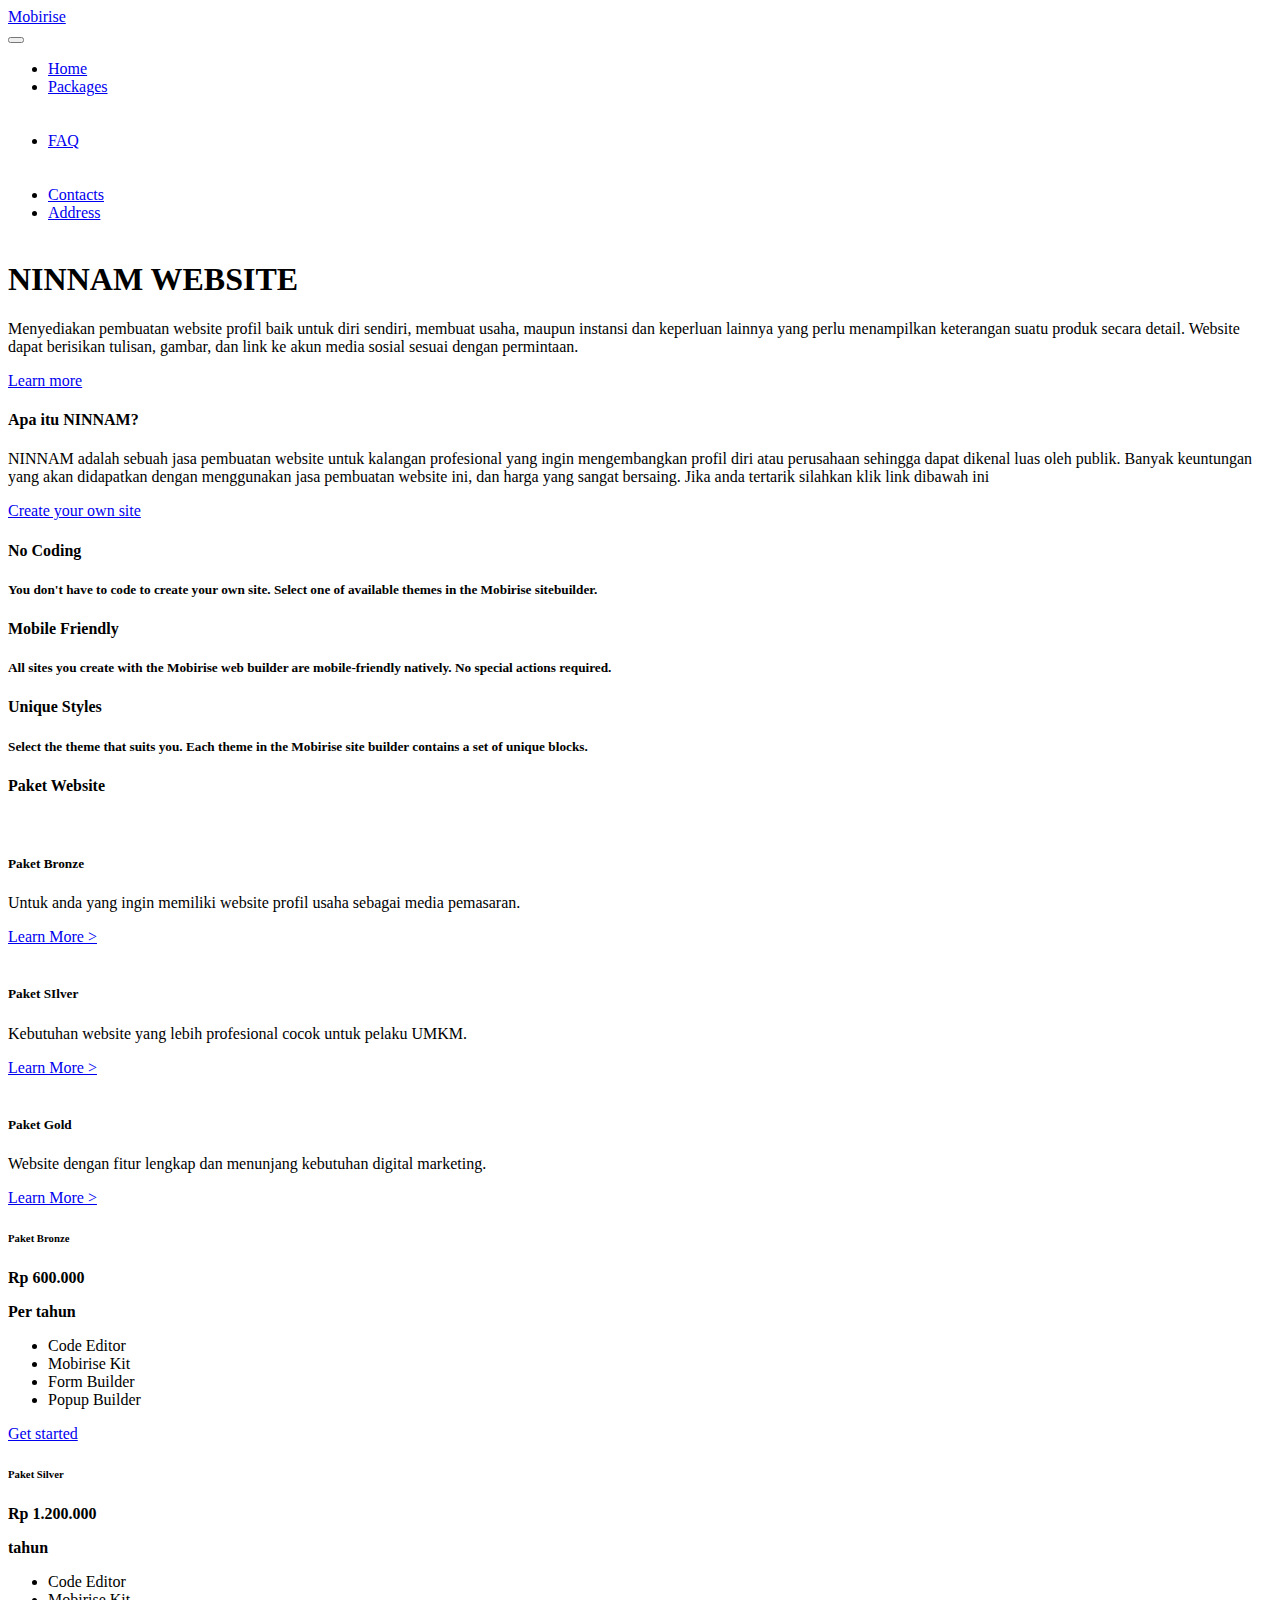
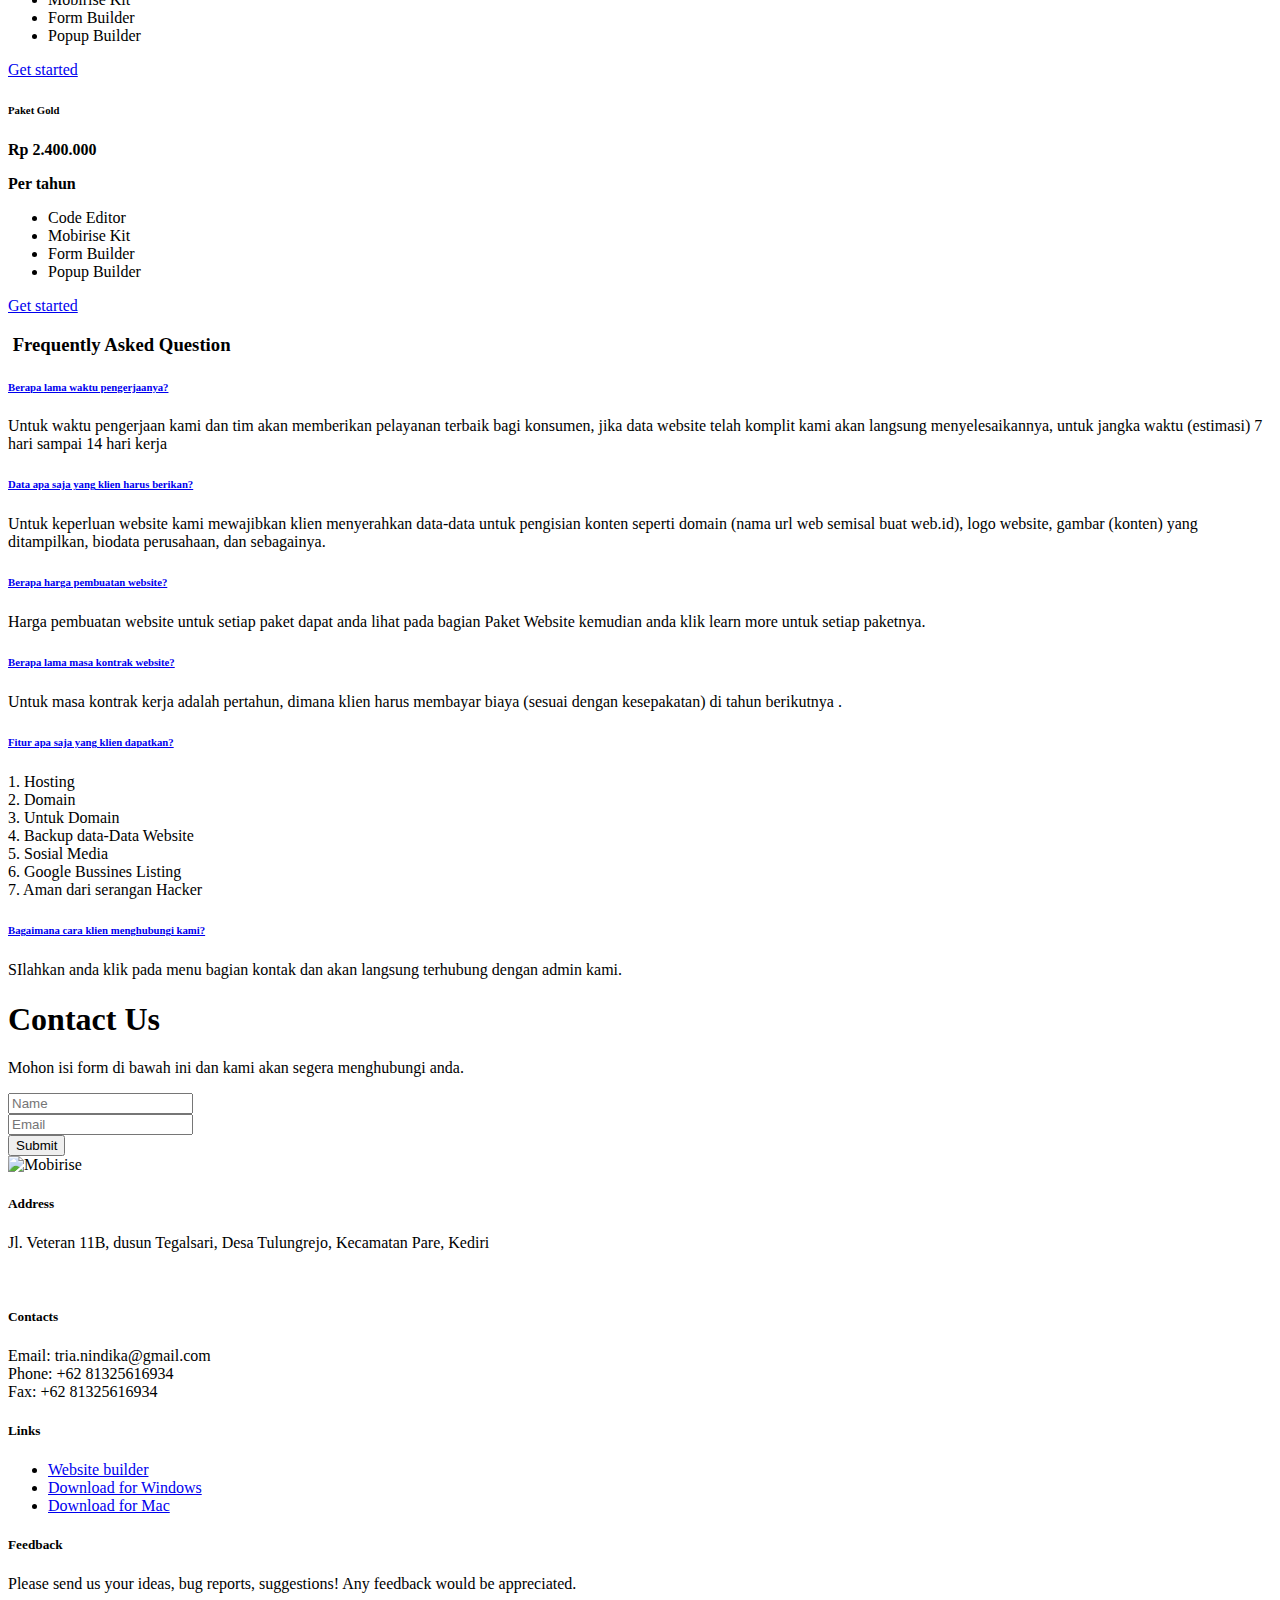
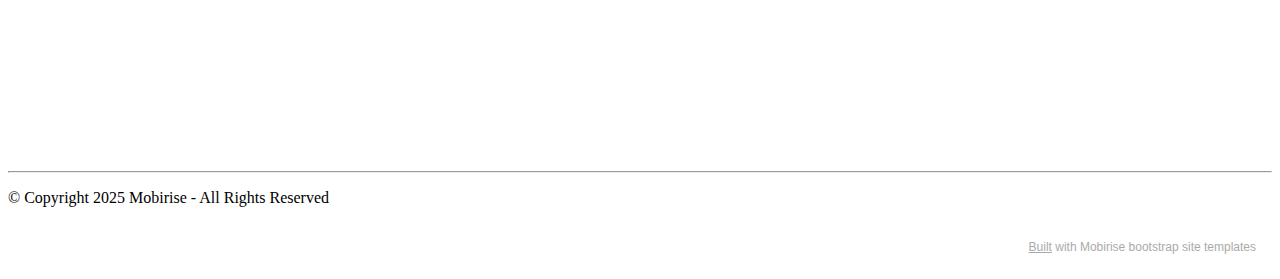
==== commit 9f8b64c9: "Upload Mobirise" ====
--- a/index.html
+++ b/index.html
@@ -11,6 +11,8 @@
   
   
   <title>Home</title>
+  <link rel="stylesheet" href="assets/web/assets/mobirise-icons2/mobirise2.css">
+  <link rel="stylesheet" href="assets/web/assets/mobirise-icons/mobirise-icons.css">
   <link rel="stylesheet" href="assets/tether/tether.min.css">
   <link rel="stylesheet" href="assets/bootstrap/css/bootstrap.min.css">
   <link rel="stylesheet" href="assets/bootstrap/css/bootstrap-grid.min.css">
@@ -44,11 +46,11 @@
                 </div>
             </button>
             <div class="collapse navbar-collapse" id="navbarSupportedContent">
-                <ul class="navbar-nav nav-dropdown nav-right" data-app-modern-menu="true"><li class="nav-item"><a class="nav-link link text-secondary text-primary display-4" href="index.html#header4-1">
-                            Home</a></li>
+                <ul class="navbar-nav nav-dropdown nav-right" data-app-modern-menu="true"><li class="nav-item"><a class="nav-link link text-danger display-4" href="index.html#top" target="_blank">
+                            Home</a></li><li class="nav-item"><a class="nav-link link text-danger text-primary display-4" href="index.html#features3-2" target="_blank">Packages<br><br><br></a></li><li class="nav-item"><a class="nav-link link text-danger text-primary display-4" href="index.html#content17-b" target="_blank">FAQ<br><br><br></a></li>
                     
-                    <li class="nav-item"><a class="nav-link link text-secondary text-primary display-4" href="page1.html#form3-7">Contacts</a>
-                    </li><li class="nav-item"><a class="nav-link link text-secondary text-primary display-4" href="https://instagram.com/nindikatria">Instagram<br><br></a></li></ul>
+                    <li class="nav-item"><a class="nav-link link text-danger display-4" href="index.html#form4-a">Contacts</a>
+                    </li><li class="nav-item"><a class="nav-link link text-danger text-primary display-4" href="paketwebsite.html#footer6-16">Address<br><br></a></li></ul>
                 
                 
             </div>
@@ -64,12 +66,68 @@
         <div class="row">
             <div class="content-wrap">
                 <h1 class="mbr-section-title mbr-fonts-style mbr-white mb-3 display-1">
-                    <strong>Pemrograman Web</strong></h1>
+                    <strong>NINNAM WEBSITE</strong></h1>
                 
-                <p class="mbr-fonts-style mbr-text mbr-white mb-3 display-7">Kejuruan mengenai proses penulisan kode atau bahasa pemrograman tingkat tinggi untuk membangun sebuah situs web.</p>
-
-                <div class="mbr-section-btn">
-                    <a class="btn btn-primary display-4" href="https://mobiri.se">Learn more</a>
+                <p class="mbr-fonts-style mbr-text mbr-white mb-3 display-7">Menyediakan pembuatan website profil baik untuk diri sendiri, membuat usaha, maupun instansi dan keperluan lainnya yang perlu menampilkan keterangan suatu produk secara detail. Website dapat berisikan tulisan, gambar, dan link ke akun media sosial sesuai dengan permintaan.&nbsp;</p>
+
+                <div class="mbr-section-btn"><a class="btn btn-black display-7" href="index.html#features13-19"><span class="mobi-mbri mobi-mbri-globe-2 mbr-iconfont mbr-iconfont-btn" style="color: rgb(228, 63, 63);"></span>Learn more</a></div>
+            </div>
+        </div>
+    </div>
+</section>
+
+<section class="features12 cid-sJ3arCvmni" id="features13-19">
+
+    
+    <div class="mbr-overlay" style="opacity: 0.8; background-color: rgb(255, 255, 255);">
+    </div>
+    <div class="container">
+        <div class="row justify-content-center">
+            <div class="col-12 col-lg-6">
+                <div class="card-wrapper">
+                    <div class="card-box align-left">
+                        <h4 class="card-title mbr-fonts-style mb-4 display-2">
+                            <strong>Apa itu NINNAM?</strong>
+                        </h4>
+                        <p class="mbr-text mbr-fonts-style mb-4 display-7">
+                            NINNAM adalah sebuah jasa pembuatan website untuk kalangan profesional yang ingin mengembangkan profil diri atau perusahaan sehingga dapat dikenal luas oleh publik. Banyak keuntungan yang akan didapatkan dengan menggunakan jasa pembuatan website ini, dan harga yang sangat bersaing. Jika anda tertarik silahkan klik link dibawah ini</p>
+                        <div class="mbr-section-btn"><a class="btn btn-secondary display-4" href="index.html#features3-2"><span class="mobi-mbri mobi-mbri-cart-full mbr-iconfont mbr-iconfont-btn"></span>Create your own site</a></div>
+                    </div>
+                </div>
+            </div>
+            <div class="col-12 col-lg-6">
+                <div class="item mbr-flex">
+                    <div class="icon-box">
+                        <span class="mbr-iconfont mobi-mbri-globe-2 mobi-mbri"></span>
+                    </div>
+                    <div class="text-box">
+                        <h4 class="icon-title mbr-black mbr-fonts-style display-7">
+                            <strong>No Coding</strong>
+                        </h4>
+                        <h5 class="icon-text mbr-black mbr-fonts-style display-4">You don't have to code to create your own site. Select one of available themes in the Mobirise sitebuilder.</h5>
+                    </div>
+                </div>
+                <div class="item mbr-flex">
+                    <div class="icon-box">
+                        <span class="mbr-iconfont mobi-mbri-update mobi-mbri"></span>
+                    </div>
+                    <div class="text-box">
+                        <h4 class="icon-title mbr-black mbr-fonts-style display-7">
+                            <strong>Mobile Friendly</strong>
+                        </h4>
+                        <h5 class="icon-text mbr-black mbr-fonts-style display-4">All sites you create with the Mobirise web builder are mobile-friendly natively. No special actions required.</h5>
+                    </div>
+                </div>
+                <div class="item mbr-flex">
+                    <div class="icon-box">
+                        <span class="mbr-iconfont mobi-mbri-user-2 mobi-mbri"></span>
+                    </div>
+                    <div class="text-box">
+                        <h4 class="icon-title mbr-black mbr-fonts-style display-7">
+                            <strong>Unique Styles</strong>
+                        </h4>
+                        <h5 class="icon-text mbr-black mbr-fonts-style display-4">Select the theme that suits you. Each theme in the Mobirise site builder contains a set of unique blocks.</h5>
+                    </div>
                 </div>
             </div>
         </div>
@@ -82,52 +140,49 @@
     <div class="container">
         <div class="mbr-section-head">
             <h4 class="mbr-section-title mbr-fonts-style align-center mb-0 display-2">
-                <strong>Features</strong></h4>
+                <strong>Paket Website</strong></h4>
             
         </div>
         <div class="row mt-4">
             <div class="item features-image сol-12 col-md-6 col-lg-4">
                 <div class="item-wrapper">
                     <div class="item-img">
-                        <img src="assets/images/features1.jpg">
+                        <img src="assets/images/mbr-2-696x1212.png" alt="">
                     </div>
                     <div class="item-content">
-                        <h5 class="item-title mbr-fonts-style display-7"><strong>No Coding</strong></h5>
+                        <h5 class="item-title mbr-fonts-style display-7"><strong>Paket Bronze</strong></h5>
                         
-                        <p class="mbr-text mbr-fonts-style mt-3 display-7">Mobirise is an easy website builder. Just
-                            drop site elements to your page, add content and style it to look the way you like.</p>
-                    </div>
-                    <div class="mbr-section-btn item-footer mt-2"><a href="" class="btn btn-primary item-btn display-7" target="_blank">Learn More
+                        <p class="mbr-text mbr-fonts-style mt-3 display-7">Untuk anda yang ingin memiliki website profil usaha sebagai media pemasaran.</p>
+                    </div>
+                    <div class="mbr-section-btn item-footer mt-2"><a href="index.html#pricing2-c" class="btn item-btn btn-success display-7" target="_blank">Learn More
                             &gt;</a></div>
                 </div>
             </div>
             <div class="item features-image сol-12 col-md-6 col-lg-4">
                 <div class="item-wrapper">
                     <div class="item-img">
-                        <img src="assets/images/features2.jpg">
+                        <img src="assets/images/mbr-1-696x1046.png" alt="">
                     </div>
                     <div class="item-content">
-                        <h5 class="item-title mbr-fonts-style display-7"><strong>Mobile Friendly</strong></h5>
+                        <h5 class="item-title mbr-fonts-style display-7"><strong>Paket SIlver</strong></h5>
                         
-                        <p class="mbr-text mbr-fonts-style mt-3 display-7">You don't have to code to create your own
-                            site. Select one of available themes in the Mobirise Site Maker.</p>
-                    </div>
-                    <div class="mbr-section-btn item-footer mt-2"><a href="" class="btn btn-primary item-btn display-7" target="_blank">Learn More
+                        <p class="mbr-text mbr-fonts-style mt-3 display-7">Kebutuhan website yang lebih profesional cocok untuk pelaku UMKM.</p>
+                    </div>
+                    <div class="mbr-section-btn item-footer mt-2"><a href="index.html#pricing2-c" class="btn item-btn btn-success display-7" target="_blank">Learn More
                             &gt;</a></div>
                 </div>
             </div>
             <div class="item features-image сol-12 col-md-6 col-lg-4">
                 <div class="item-wrapper">
                     <div class="item-img">
-                        <img src="assets/images/features3.jpg">
+                        <img src="assets/images/mbr-2-696x1046.png" alt="">
                     </div>
                     <div class="item-content">
-                        <h5 class="item-title mbr-fonts-style display-7"><strong>Unique Styles</strong></h5>
+                        <h5 class="item-title mbr-fonts-style display-7"><strong>Paket Gold&nbsp;</strong></h5>
                         
-                        <p class="mbr-text mbr-fonts-style mt-3 display-7">Select the theme that suits you. Each theme
-                            in the Mobirise Website Software contains a set of unique blocks.<br></p>
-                    </div>
-                    <div class="mbr-section-btn item-footer mt-2"><a href="" class="btn btn-primary item-btn display-7" target="_blank">Learn More
+                        <p class="mbr-text mbr-fonts-style mt-3 display-7">Website dengan fitur lengkap dan menunjang kebutuhan digital marketing.<br></p>
+                    </div>
+                    <div class="mbr-section-btn item-footer mt-2"><a href="index.html#pricing2-c" class="btn item-btn btn-success display-7" target="_blank">Learn More
                             &gt;</a></div>
                 </div>
             </div>
@@ -135,7 +190,240 @@
     </div>
 </section>
 
-<section class="footer6 cid-sIXStnIQxb" once="footers" id="footer6-3">
+<section class="pricing2 cid-sJ2SXKR4IU" id="pricing2-c">
+    
+
+    
+    <div class="container">
+        <div class="row justify-content-center">
+            <div class="col-12 col-md-6 align-center col-lg-4">
+                <div class="plan">
+                    <div class="plan-header">
+                        <h6 class="plan-title mbr-fonts-style mb-3 display-5">
+                            <strong>Paket Bronze</strong></h6>
+                        <div class="plan-price">
+                            <p class="price mbr-fonts-style m-0 display-5"><strong>Rp 600.000</strong></p>
+                            <p class="price-term mbr-fonts-style mb-3 display-7"><strong>Per tahun</strong></p>
+                        </div>
+                    </div>
+                    <div class="plan-body">
+                        <div class="plan-list mb-4">
+                            <ul class="list-group mbr-fonts-style list-group-flush display-7">
+                                <li class="list-group-item">Code Editor
+                                </li><li class="list-group-item">Mobirise Kit
+                                </li><li class="list-group-item">Form Builder
+                                </li><li class="list-group-item">Popup Builder</li>
+                            </ul>
+                        </div>
+                        <div class="mbr-section-btn text-center"><a href="index.html#form4-a" class="btn btn-primary display-4">Get started</a></div>
+                    </div>
+                </div>
+            </div>
+            <div class="col-12 col-md-6 align-center col-lg-4">
+                <div class="plan">
+                    <div class="plan-header">
+                        <h6 class="plan-title mbr-fonts-style mb-3 display-5">
+                            <strong>Paket Silver</strong></h6>
+                        <div class="plan-price">
+                            <p class="price mbr-fonts-style m-0 display-5"><strong>Rp 1.200.000</strong></p>
+                            <p class="price-term mbr-fonts-style mb-3 display-7"><strong>tahun</strong></p>
+                        </div>
+                    </div>
+                    <div class="plan-body">
+                        <div class="plan-list mb-4">
+                            <ul class="list-group mbr-fonts-style list-group-flush display-7">
+                                <li class="list-group-item">Code Editor
+                                </li><li class="list-group-item">Mobirise Kit
+                                </li><li class="list-group-item">Form Builder
+                                </li><li class="list-group-item">Popup Builder</li>
+                            </ul>
+                        </div>
+                        <div class="mbr-section-btn text-center"><a href="index.html#form4-a" class="btn btn-primary display-4">Get started</a></div>
+                    </div>
+                </div>
+            </div>
+            <div class="col-12 col-md-6 align-center col-lg-4">
+                <div class="plan">
+                    <div class="plan-header">
+                        <h6 class="plan-title mbr-fonts-style mb-3 display-5">
+                            <strong>Paket Gold</strong></h6>
+                        <div class="plan-price">
+                            <p class="price mbr-fonts-style m-0 display-5"><strong>Rp 2.400.000</strong></p>
+                            <p class="price-term mbr-fonts-style mb-3 display-7"><strong>Per tahun</strong></p>
+                        </div>
+                    </div>
+                    <div class="plan-body">
+                        <div class="plan-list mb-4">
+                            <ul class="list-group mbr-fonts-style list-group-flush display-7">
+                                <li class="list-group-item">Code Editor
+                                </li><li class="list-group-item">Mobirise Kit
+                                </li><li class="list-group-item">Form Builder
+                                </li><li class="list-group-item">Popup Builder</li>
+                            </ul>
+                        </div>
+                        <div class="mbr-section-btn text-center"><a href="index.html#form4-a" class="btn btn-primary display-4">Get started</a></div>
+                    </div>
+                </div>
+            </div>
+            
+        </div>
+    </div>
+</section>
+
+<section class="content17 cid-sJ2SCF86tF" id="content17-b">
+
+    
+
+    
+    
+    <div class="container">
+        
+            <div class="row justify-content-center">
+                <div class="col-12 col-md-10">
+                    <div class="section-head align-center mb-4">
+                        <h3 class="mbr-section-title mb-0 mbr-fonts-style display-2"><strong>&nbsp;Frequently Asked Question</strong></h3>
+                        
+                    </div>
+                    
+                    <div id="bootstrap-toggle" class="toggle-panel accordionStyles tab-content">
+                        <div class="card mb-3">
+                            <div class="card-header" role="tab" id="headingOne">
+                                <a role="button" class="collapsed panel-title text-black" data-toggle="collapse" data-core="" href="#collapse1_7" aria-expanded="false" aria-controls="collapse1">
+                                    <h6 class="panel-title-edit mbr-fonts-style mb-0 display-7"><strong>Berapa lama waktu pengerjaanya?</strong>
+                                </h6>
+                                    <span class="sign mbr-iconfont mbri-arrow-down"></span>
+                                </a>
+                            </div>
+                            <div id="collapse1_7" class="panel-collapse noScroll collapse" role="tabpanel" aria-labelledby="headingOne">
+                                <div class="panel-body">
+                                    <p class="mbr-fonts-style panel-text display-7">Untuk waktu pengerjaan kami dan tim akan memberikan pelayanan terbaik bagi konsumen, jika data website telah komplit kami akan langsung menyelesaikannya, untuk jangka waktu (estimasi) 7 hari sampai 14 hari kerja</p>
+                                </div>
+                            </div>
+                        </div>
+                        <div class="card mb-3">
+                            <div class="card-header" role="tab" id="headingTwo">
+                                <a role="button" class="collapsed panel-title text-black" data-toggle="collapse" data-core="" href="#collapse2_7" aria-expanded="false" aria-controls="collapse2">
+                                    <h6 class="panel-title-edit mbr-fonts-style mb-0 display-7"><strong>Data apa saja yang klien harus berikan?</strong>
+                                </h6>
+                                    <span class="sign mbr-iconfont mbri-arrow-down"></span>
+                                </a>
+
+                            </div>
+                            <div id="collapse2_7" class="panel-collapse noScroll collapse" role="tabpanel" aria-labelledby="headingTwo">
+                                <div class="panel-body">
+                                    <p class="mbr-fonts-style panel-text display-7">Untuk keperluan website kami mewajibkan klien menyerahkan data-data untuk pengisian konten seperti domain (nama url web semisal buat web.id), logo website, gambar (konten) yang ditampilkan, biodata perusahaan, dan sebagainya.</p>
+                                </div>
+                            </div>
+                        </div>
+                        <div class="card mb-3">
+                            <div class="card-header" role="tab" id="headingThree">
+                                <a role="button" class="collapsed panel-title text-black" data-toggle="collapse" data-core="" href="#collapse3_7" aria-expanded="false" aria-controls="collapse3">
+                                    <h6 class="panel-title-edit mbr-fonts-style mb-0 display-7"><strong>Berapa harga pembuatan website?</strong>
+                                </h6>
+                                    <span class="sign mbr-iconfont mbri-arrow-down"></span>
+                                </a>
+                            </div>
+                            <div id="collapse3_7" class="panel-collapse noScroll collapse" role="tabpanel" aria-labelledby="headingThree">
+                                <div class="panel-body">
+                                    <p class="mbr-fonts-style panel-text display-7">Harga pembuatan website untuk setiap paket dapat anda lihat pada bagian Paket Website kemudian anda klik learn more untuk setiap paketnya.</p>
+                                </div>
+                            </div>
+                        </div>
+                        <div class="card mb-3">
+                            <div class="card-header" role="tab" id="headingThree">
+                                <a role="button" class="collapsed panel-title text-black" data-toggle="collapse" data-core="" href="#collapse4_7" aria-expanded="false" aria-controls="collapse4">
+                                    <h6 class="panel-title-edit mbr-fonts-style mb-0 display-7"><strong>Berapa lama masa kontrak website?</strong>
+                                </h6>
+                                    <span class="sign mbr-iconfont mbri-arrow-down"></span>
+                                </a>
+                            </div>
+                            <div id="collapse4_7" class="panel-collapse noScroll collapse" role="tabpanel" aria-labelledby="headingThree">
+                                <div class="panel-body">
+                                    <p class="mbr-fonts-style panel-text display-7">
+                                       Untuk masa kontrak kerja adalah pertahun, dimana klien harus membayar biaya (sesuai dengan kesepakatan) di tahun berikutnya .</p>
+                                </div>
+                            </div>
+                        </div>
+                        <div class="card mb-3">
+                            <div class="card-header" role="tab" id="headingThree">
+                                <a role="button" class="collapsed panel-title text-black" data-toggle="collapse" data-core="" href="#collapse5_7" aria-expanded="false" aria-controls="collapse5">
+                                   <h6 class="panel-title-edit mbr-fonts-style mb-0 display-7"><strong>Fitur apa saja yang klien dapatkan?</strong></h6>
+                                        <span class="mbr-iconfont mobi-mbri-arrow-down mobi-mbri"></span>
+                                </a>
+                            </div>
+                            <div id="collapse5_7" class="panel-collapse noScroll collapse" role="tabpanel" aria-labelledby="headingThree">
+                                <div class="panel-body">
+                                    <p class="mbr-fonts-style panel-text display-7">
+                                       1. Hosting<br>2. Domain<br>3. Untuk Domain<br>4. Backup data-Data Website<br>5. Sosial Media<br>6. Google Bussines Listing<br>7. Aman dari serangan Hacker</p>
+                                </div>
+                            </div>
+                        </div>
+                        <div class="card mb-3">
+                            <div class="card-header" role="tab" id="headingThree">
+                                <a role="button" class="collapsed panel-title text-black" data-toggle="collapse" data-core="" href="#collapse6_7" aria-expanded="false" aria-controls="collapse6">
+                                    <h6 class="panel-title-edit mbr-fonts-style mb-0 display-7"><strong>Bagaimana cara klien menghubungi kami?</strong></h6>
+                                    <span class="mbr-iconfont mobi-mbri-arrow-down mobi-mbri"></span>
+                                </a>
+                            </div>
+                            <div id="collapse6_7" class="panel-collapse noScroll collapse" role="tabpanel" aria-labelledby="headingThree">
+                                <div class="panel-body">
+                                    <p class="mbr-fonts-style panel-text display-7">
+                                       SIlahkan anda klik pada menu bagian kontak dan akan langsung terhubung dengan admin kami.</p>
+                                </div>
+                            </div>
+                        </div>
+                    </div>
+                </div>
+            </div>
+        </div>
+</section>
+
+<section class="form4 cid-sJ2S4eON1F mbr-fullscreen" id="form4-a">
+
+    
+
+    
+
+    <div class="container">
+        <div class="row content-wrapper justify-content-center">
+            <div class="col-lg-3 offset-lg-1 mbr-form" data-form-type="formoid">
+                <form action="https://mobirise.eu/" method="POST" class="mbr-form form-with-styler" data-form-title="Form Name"><input type="hidden" name="email" data-form-email="true" value="SAPiNkphYVEfBUdPQ6dHDYFOXykEQL6Yt4XBP1f6Hd29ApuAtNkbPlThrN4D8CWHKODlYLa+6V6HOMpeiy5S/95gf36HEDQQEqbV0GNx2Fxi4tX4UK3AFXa3VFWQoBMb">
+                    <div class="row">
+                        <div hidden="hidden" data-form-alert="" class="alert alert-success col-12">Thanks for filling
+                            out the form!</div>
+                        <div hidden="hidden" data-form-alert-danger="" class="alert alert-danger col-12">Oops...! some
+                            problem!</div>
+                    </div>
+                    <div class="dragArea row">
+                        <div class="col-lg-12 col-md-12 col-sm-12">
+                            <h1 class="mbr-section-title mb-4 display-2">
+                                <strong>Contact Us</strong>
+                            </h1>
+                        </div>
+                        <div class="col-lg-12 col-md-12 col-sm-12">
+                            <p class="mbr-text mbr-fonts-style mb-4 display-7">
+                                Mohon isi form di bawah ini dan kami akan segera menghubungi anda.</p>
+                        </div>
+                        <div class="col-lg-12 col-md col-12 form-group" data-for="name">
+                            <input type="text" name="name" placeholder="Name" data-form-field="name" class="form-control" value="" id="name-form4-a">
+                        </div>
+                        <div class="col-lg-12 col-md col-12 form-group" data-for="email">
+                            <input type="email" name="email" placeholder="Email" data-form-field="email" class="form-control" value="" id="email-form4-a">
+                        </div>
+                        <div class="col-12 col-md-auto mbr-section-btn"><button type="submit" class="btn btn-secondary display-4">Submit</button></div>
+                    </div>
+                </form>
+            </div>
+            <div class="col-lg-7 offset-lg-1 col-12">
+                <div class="image-wrapper">
+                    <img class="w-100" src="assets/images/mbr-960x1920.png" alt="Mobirise">
+                </div>
+            </div>
+        </div>
+    </div>
+</section>
+
+<section class="footer6 cid-sJ34HALj4J" once="footers" id="footer6-10">
 
     
 
@@ -147,17 +435,14 @@
                 <h5 class="mbr-section-subtitle mbr-fonts-style mb-2 display-7">
                     <strong>Address</strong>
                 </h5>
-                <p class="mbr-text mbr-fonts-style display-7">
-                    1234 Street Name <br>
-                    City, AA 99999
-                </p> <br>
+                <p class="mbr-text mbr-fonts-style display-7">Jl. Veteran 11B, dusun Tegalsari, Desa Tulungrejo, Kecamatan Pare, Kediri</p> <br>
                 <h5 class="mbr-section-subtitle mbr-fonts-style mb-2 mt-4 display-7">
                     <strong>Contacts</strong>
                 </h5>
                 <p class="mbr-text mbr-fonts-style mb-4 display-7">
-                    Email: support@mobirise.com <br>
-                    Phone: +1 (0) 000 0000 001 <br>
-                    Fax: +1 (0) 000 0000 002
+                    Email: tria.nindika@gmail.com&nbsp;<br>
+                    Phone: +62 81325616934&nbsp;<br>
+                    Fax: +62 81325616934
                 </p>
             </div>
             <div class="col-12 col-md-3 mbr-fonts-style display-7">
@@ -183,38 +468,38 @@
                 </p>
             </div>
             <div class="col-12 col-md-6">
-                <div class="google-map"><iframe frameborder="0" style="border:0" src="https://www.google.com/maps/embed/v1/place?key=AIzaSyCZI5F_k6S1k46ujh0SNrapM89f7mJxd30&amp;q=blk kediri" allowfullscreen=""></iframe></div>
+                <div class="google-map"><iframe frameborder="0" style="border:0" src="https://www.google.com/maps/embed/v1/place?key=AIzaSyDk89J4FSunMF33ruMVWJaJht_Ro0kvoXs&amp;q=pujasera games" allowfullscreen=""></iframe></div>
             </div>
             <div class="col-md-6">
                 <div class="social-list align-left">
                     <div class="soc-item">
-                        <a href="https://twitter.com/mobirise" target="_blank">
-                            <span class="socicon-twitter socicon mbr-iconfont mbr-iconfont-social"></span>
+                        <a href="https://twitter.com/Nindikatria" target="_blank">
+                            <span class="mbr-iconfont mbr-iconfont-social socicon-twitter socicon" style="color: rgb(101, 146, 230); fill: rgb(101, 146, 230);"></span>
                         </a>
                     </div>
                     <div class="soc-item">
-                        <a href="https://www.facebook.com/pages/Mobirise/1616226671953247" target="_blank">
-                            <span class="socicon-facebook socicon mbr-iconfont mbr-iconfont-social"></span>
+                        <a href="https://www.facebook.com/pages/Nindikatriahapsari/1616226671953247" target="_blank">
+                            <span class="mbr-iconfont mbr-iconfont-social socicon-facebook socicon" style="color: rgb(9, 93, 246); fill: rgb(9, 93, 246);"></span>
                         </a>
                     </div>
                     <div class="soc-item">
-                        <a href="https://www.youtube.com/c/mobirise" target="_blank">
-                            <span class="socicon-youtube socicon mbr-iconfont mbr-iconfont-social"></span>
+                        <a href="https://www.youtube.com/c/Nindikatria" target="_blank">
+                            <span class="mbr-iconfont mbr-iconfont-social socicon-youtube socicon" style="color: rgb(228, 63, 63); fill: rgb(228, 63, 63);"></span>
                         </a>
                     </div>
                     <div class="soc-item">
-                        <a href="https://instagram.com/mobirise" target="_blank">
-                            <span class="socicon-instagram socicon mbr-iconfont mbr-iconfont-social"></span>
+                        <a href="https://instagram.com/Nindikatria" target="_blank">
+                            <span class="mbr-iconfont mbr-iconfont-social socicon-instagram socicon" style="color: rgb(202, 61, 230); fill: rgb(202, 61, 230);"></span>
                         </a>
                     </div>
                     <div class="soc-item">
-                        <a href="https://plus.google.com/u/0/+Mobirise" target="_blank">
-                            <span class="socicon-googleplus socicon mbr-iconfont mbr-iconfont-social"></span>
+                        <a href="https://plus.google.com/u/0/+nindikatria" target="_blank">
+                            <span class="mbr-iconfont mbr-iconfont-social socicon-googleplus socicon" style="color: rgb(217, 118, 68); fill: rgb(217, 118, 68);"></span>
                         </a>
                     </div>
                     <div class="soc-item">
                         <a href="https://www.behance.net/Mobirise" target="_blank">
-                            <span class="socicon-behance socicon mbr-iconfont mbr-iconfont-social"></span>
+                            <span class="mbr-iconfont mbr-iconfont-social socicon-behance socicon" style="color: rgb(230, 198, 59); fill: rgb(230, 198, 59);"></span>
                         </a>
                     </div>
                 </div>
@@ -233,7 +518,7 @@
             </div>
         </div>
     </div>
-</section><section style="background-color: #fff; font-family: -apple-system, BlinkMacSystemFont, 'Segoe UI', 'Roboto', 'Helvetica Neue', Arial, sans-serif; color:#aaa; font-size:12px; padding: 0; align-items: center; display: flex;"><a href="https://mobirise.site/q" style="flex: 1 1; height: 3rem; padding-left: 1rem;"></a><p style="flex: 0 0 auto; margin:0; padding-right:1rem;">This <a href="https://mobirise.site/e" style="color:#aaa;">website</a> was created with Mobirise</p></section><script src="assets/web/assets/jquery/jquery.min.js"></script>  <script src="assets/popper/popper.min.js"></script>  <script src="assets/tether/tether.min.js"></script>  <script src="assets/bootstrap/js/bootstrap.min.js"></script>  <script src="assets/smoothscroll/smooth-scroll.js"></script>  <script src="assets/dropdown/js/nav-dropdown.js"></script>  <script src="assets/dropdown/js/navbar-dropdown.js"></script>  <script src="assets/touchswipe/jquery.touch-swipe.min.js"></script>  <script src="assets/theme/js/script.js"></script>  
+</section><section style="background-color: #fff; font-family: -apple-system, BlinkMacSystemFont, 'Segoe UI', 'Roboto', 'Helvetica Neue', Arial, sans-serif; color:#aaa; font-size:12px; padding: 0; align-items: center; display: flex;"><a href="https://mobirise.site/v" style="flex: 1 1; height: 3rem; padding-left: 1rem;"></a><p style="flex: 0 0 auto; margin:0; padding-right:1rem;"><a href="https://mobirise.site/t" style="color:#aaa;">Built</a> with Mobirise bootstrap site templates</p></section><script src="assets/web/assets/jquery/jquery.min.js"></script>  <script src="assets/popper/popper.min.js"></script>  <script src="assets/tether/tether.min.js"></script>  <script src="assets/bootstrap/js/bootstrap.min.js"></script>  <script src="assets/smoothscroll/smooth-scroll.js"></script>  <script src="assets/dropdown/js/nav-dropdown.js"></script>  <script src="assets/dropdown/js/navbar-dropdown.js"></script>  <script src="assets/touchswipe/jquery.touch-swipe.min.js"></script>  <script src="assets/mbr-switch-arrow/mbr-switch-arrow.js"></script>  <script src="assets/theme/js/script.js"></script>  <script src="assets/formoid/formoid.min.js"></script>  
   
   
 </body>
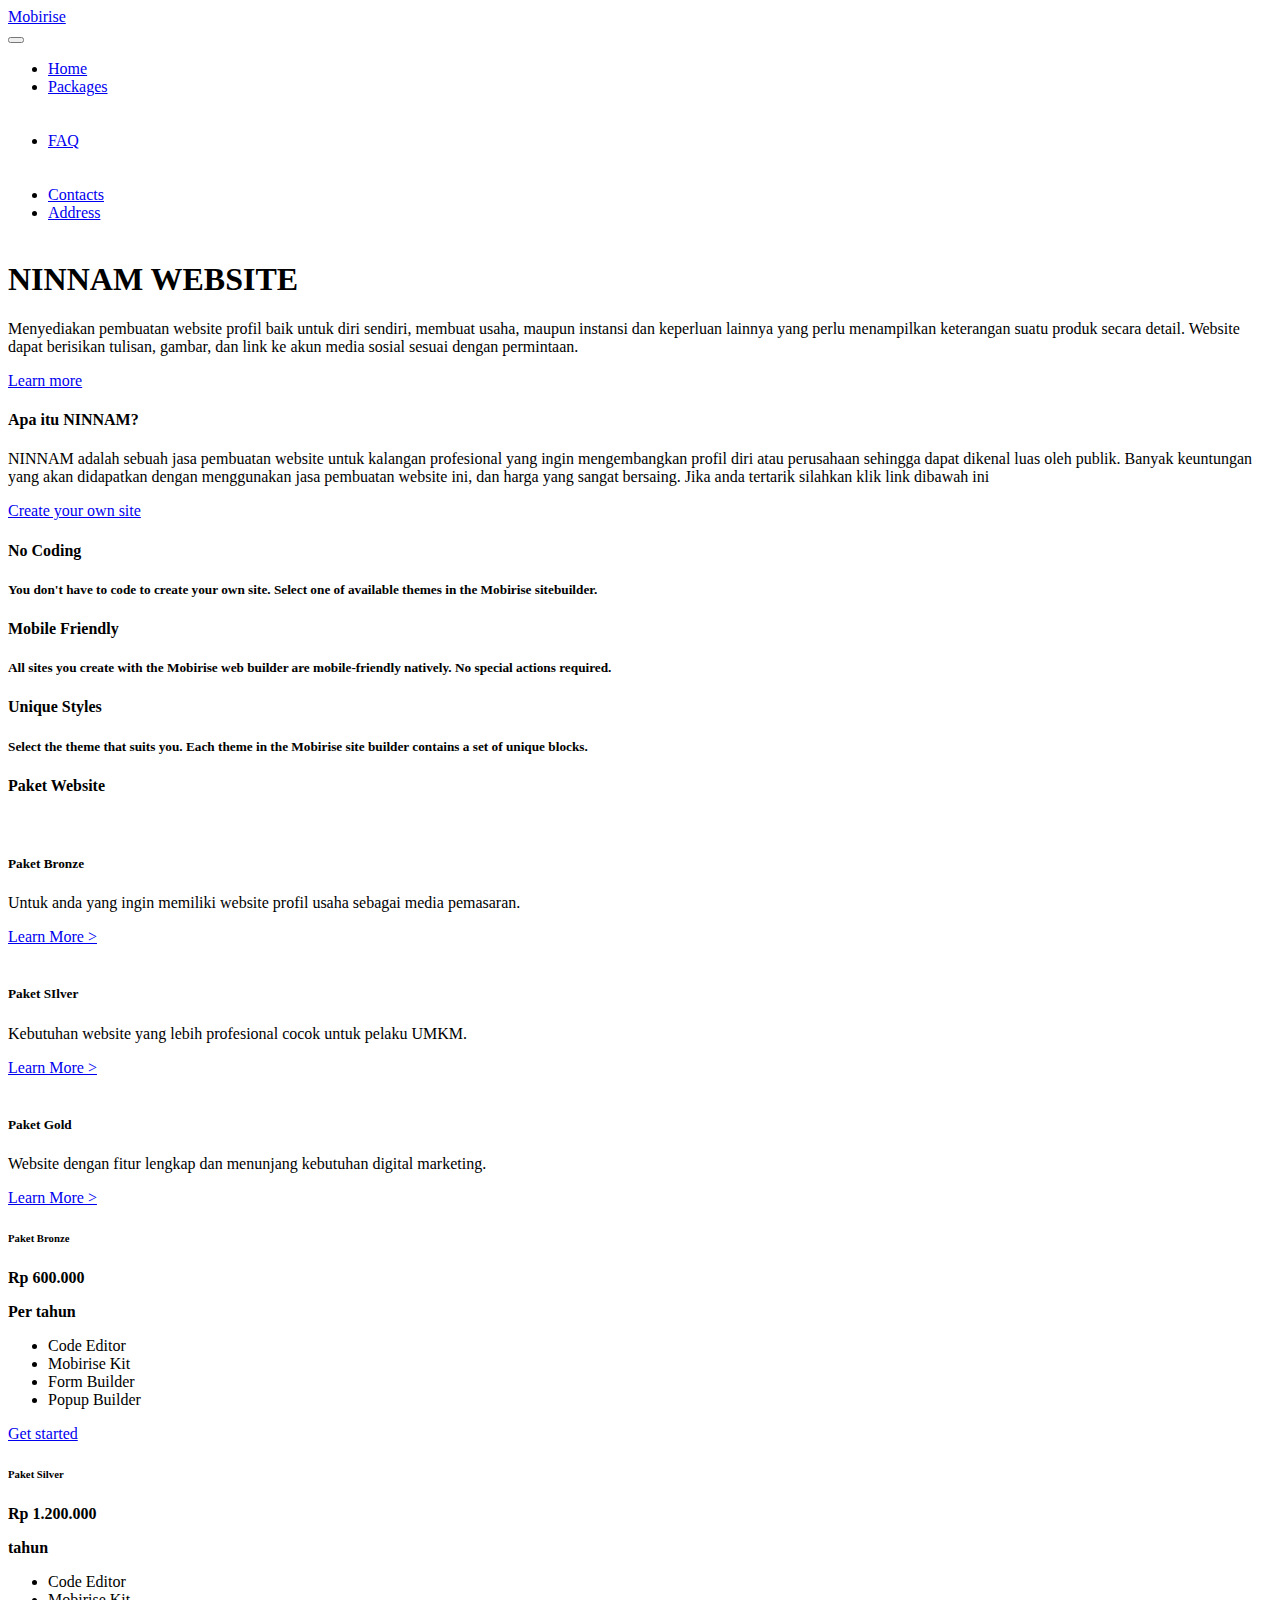
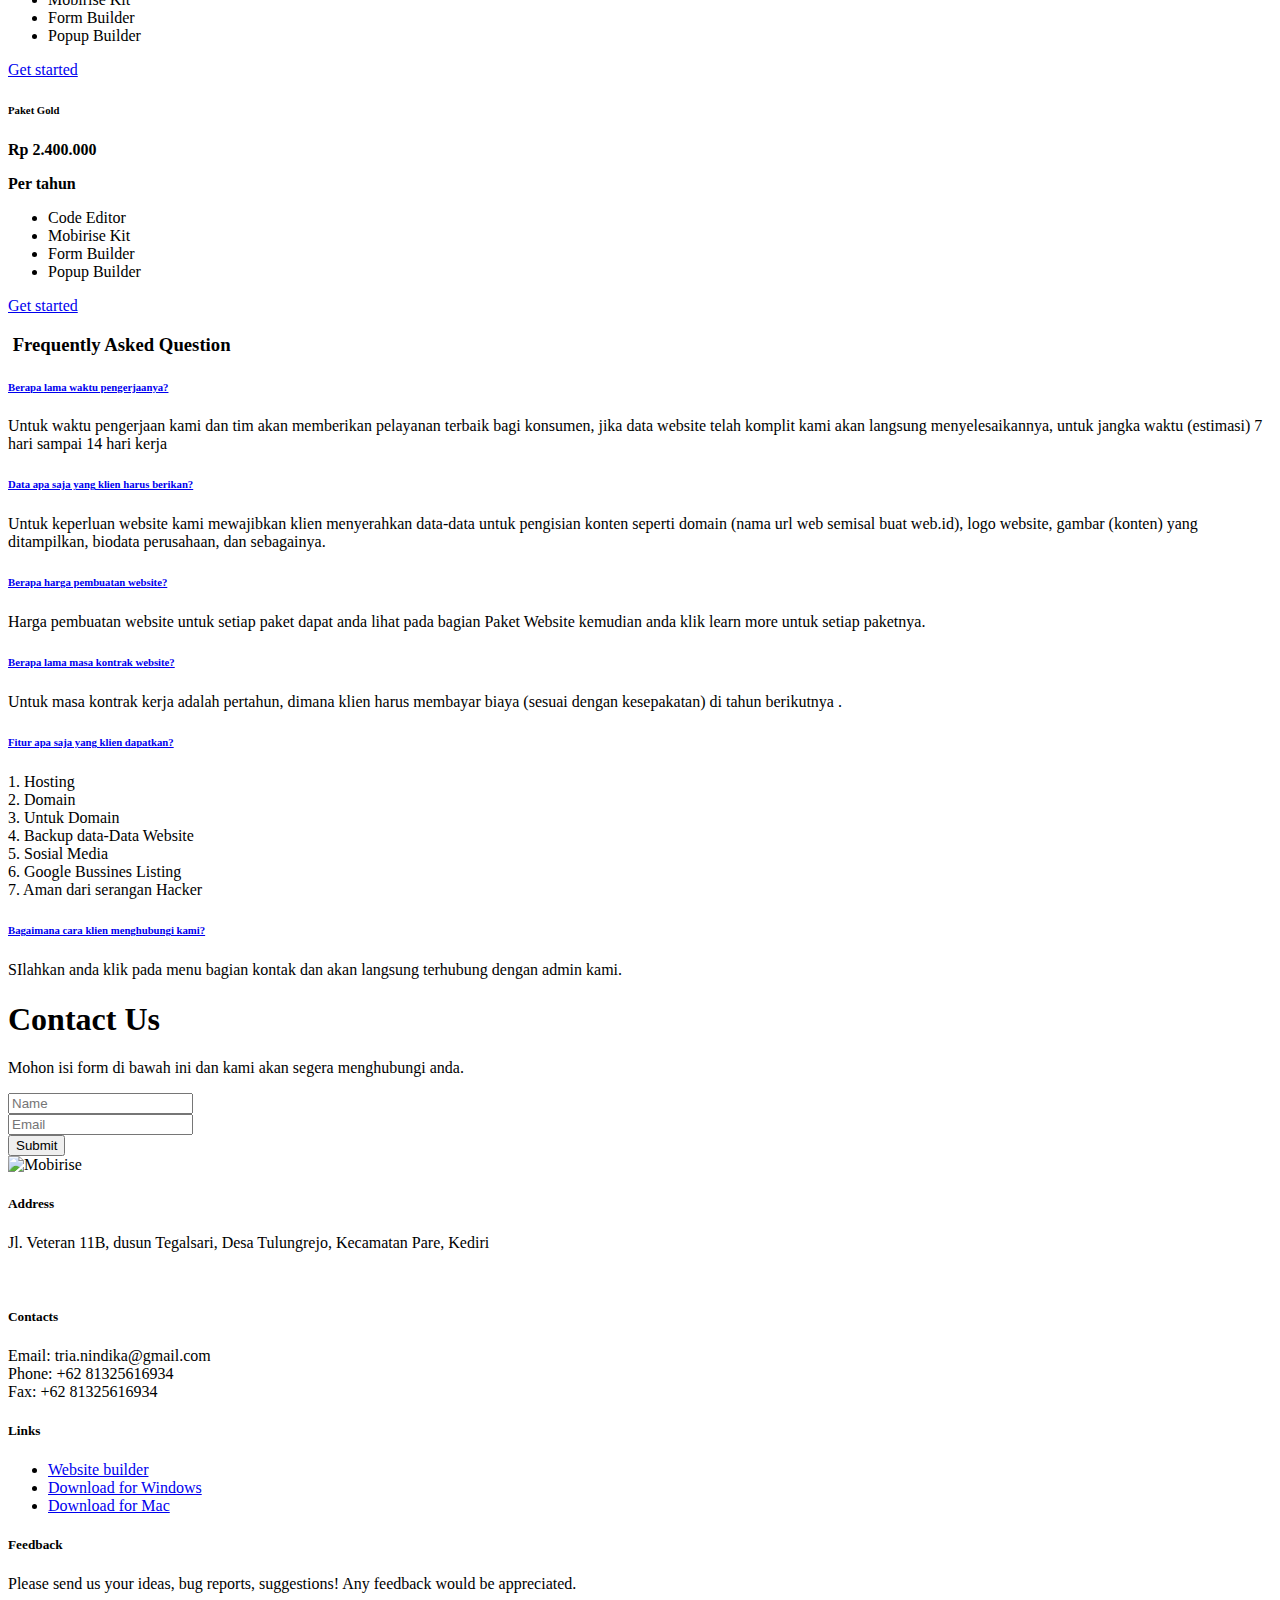
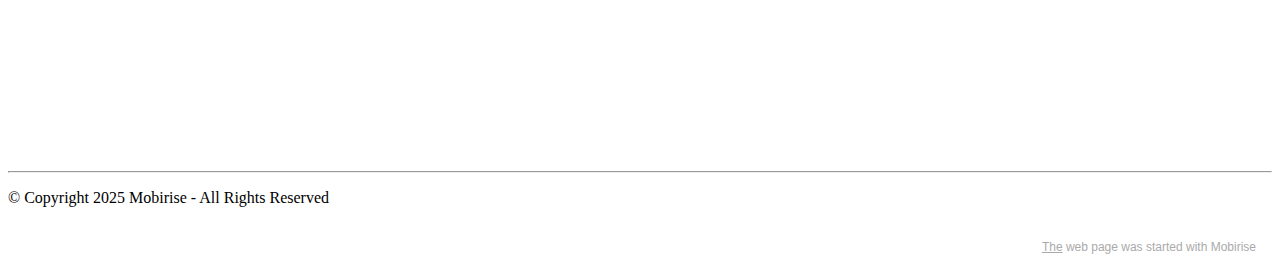
==== commit 7addc1cf: "upload mobirise" ====
--- a/index.html
+++ b/index.html
@@ -387,7 +387,7 @@
     <div class="container">
         <div class="row content-wrapper justify-content-center">
             <div class="col-lg-3 offset-lg-1 mbr-form" data-form-type="formoid">
-                <form action="https://mobirise.eu/" method="POST" class="mbr-form form-with-styler" data-form-title="Form Name"><input type="hidden" name="email" data-form-email="true" value="SAPiNkphYVEfBUdPQ6dHDYFOXykEQL6Yt4XBP1f6Hd29ApuAtNkbPlThrN4D8CWHKODlYLa+6V6HOMpeiy5S/95gf36HEDQQEqbV0GNx2Fxi4tX4UK3AFXa3VFWQoBMb">
+                <form action="https://mobirise.eu/" method="POST" class="mbr-form form-with-styler" data-form-title="Form Name"><input type="hidden" name="email" data-form-email="true" value="grA07jSnJu/OF5ExLe+NmEPxzeXfAH77y5HPZxeBy51HixJKTlbLaPm8gEyprY1NoCsN/MgLv8W8kAPR0JJYAKSYLxwIbnlaFiUdLn6YSihKA+ZEhInFOTrVN6lek0ss">
                     <div class="row">
                         <div hidden="hidden" data-form-alert="" class="alert alert-success col-12">Thanks for filling
                             out the form!</div>
@@ -468,7 +468,7 @@
                 </p>
             </div>
             <div class="col-12 col-md-6">
-                <div class="google-map"><iframe frameborder="0" style="border:0" src="https://www.google.com/maps/embed/v1/place?key=AIzaSyDk89J4FSunMF33ruMVWJaJht_Ro0kvoXs&amp;q=pujasera games" allowfullscreen=""></iframe></div>
+                <div class="google-map"><iframe frameborder="0" style="border:0" src="https://www.google.com/maps/embed/v1/place?key=AIzaSyCNveGQ9bfpKFwWzQLLftrR9hNiHwdqQG8&amp;q=pujasera games" allowfullscreen=""></iframe></div>
             </div>
             <div class="col-md-6">
                 <div class="social-list align-left">
@@ -518,7 +518,7 @@
             </div>
         </div>
     </div>
-</section><section style="background-color: #fff; font-family: -apple-system, BlinkMacSystemFont, 'Segoe UI', 'Roboto', 'Helvetica Neue', Arial, sans-serif; color:#aaa; font-size:12px; padding: 0; align-items: center; display: flex;"><a href="https://mobirise.site/v" style="flex: 1 1; height: 3rem; padding-left: 1rem;"></a><p style="flex: 0 0 auto; margin:0; padding-right:1rem;"><a href="https://mobirise.site/t" style="color:#aaa;">Built</a> with Mobirise bootstrap site templates</p></section><script src="assets/web/assets/jquery/jquery.min.js"></script>  <script src="assets/popper/popper.min.js"></script>  <script src="assets/tether/tether.min.js"></script>  <script src="assets/bootstrap/js/bootstrap.min.js"></script>  <script src="assets/smoothscroll/smooth-scroll.js"></script>  <script src="assets/dropdown/js/nav-dropdown.js"></script>  <script src="assets/dropdown/js/navbar-dropdown.js"></script>  <script src="assets/touchswipe/jquery.touch-swipe.min.js"></script>  <script src="assets/mbr-switch-arrow/mbr-switch-arrow.js"></script>  <script src="assets/theme/js/script.js"></script>  <script src="assets/formoid/formoid.min.js"></script>  
+</section><section style="background-color: #fff; font-family: -apple-system, BlinkMacSystemFont, 'Segoe UI', 'Roboto', 'Helvetica Neue', Arial, sans-serif; color:#aaa; font-size:12px; padding: 0; align-items: center; display: flex;"><a href="https://mobirise.site/h" style="flex: 1 1; height: 3rem; padding-left: 1rem;"></a><p style="flex: 0 0 auto; margin:0; padding-right:1rem;"><a href="https://mobirise.site/c" style="color:#aaa;">The</a> web page was started with Mobirise</p></section><script src="assets/web/assets/jquery/jquery.min.js"></script>  <script src="assets/popper/popper.min.js"></script>  <script src="assets/tether/tether.min.js"></script>  <script src="assets/bootstrap/js/bootstrap.min.js"></script>  <script src="assets/smoothscroll/smooth-scroll.js"></script>  <script src="assets/dropdown/js/nav-dropdown.js"></script>  <script src="assets/dropdown/js/navbar-dropdown.js"></script>  <script src="assets/touchswipe/jquery.touch-swipe.min.js"></script>  <script src="assets/mbr-switch-arrow/mbr-switch-arrow.js"></script>  <script src="assets/theme/js/script.js"></script>  <script src="assets/formoid/formoid.min.js"></script>  
   
   
 </body>
